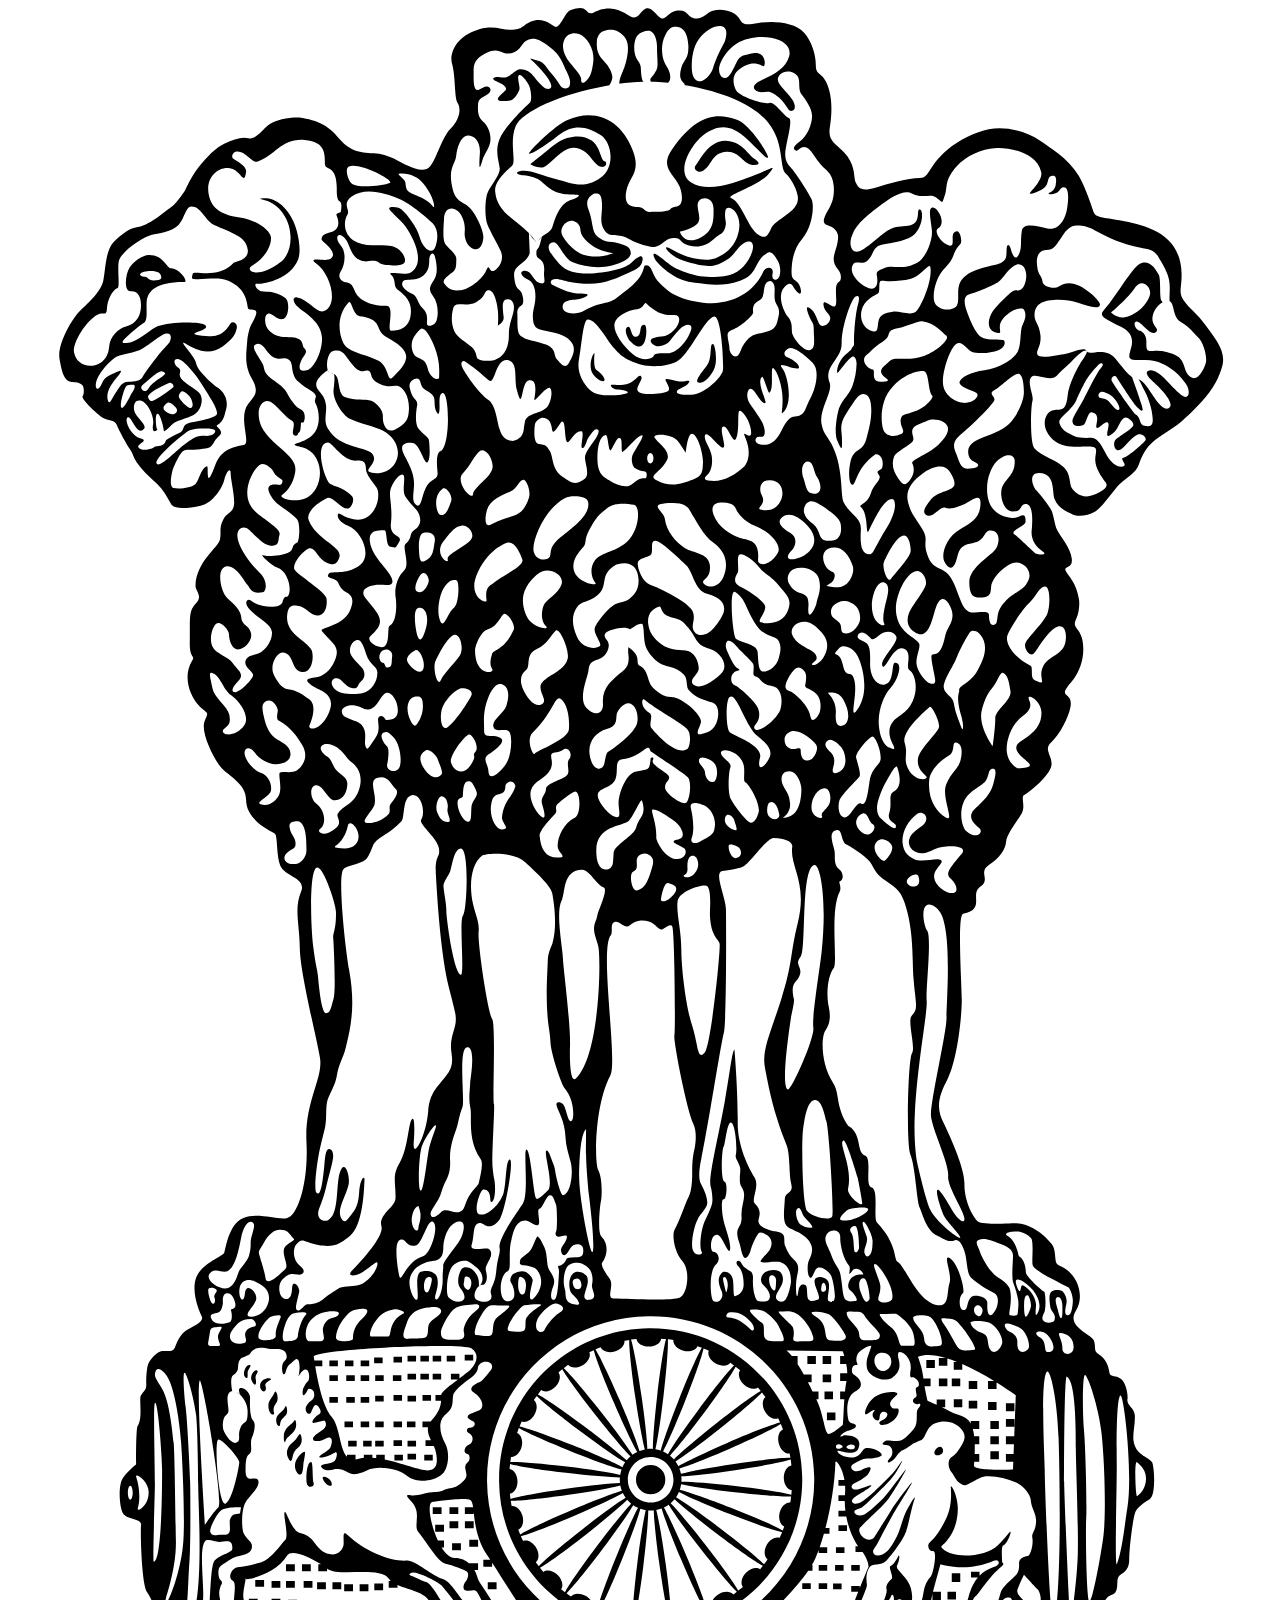
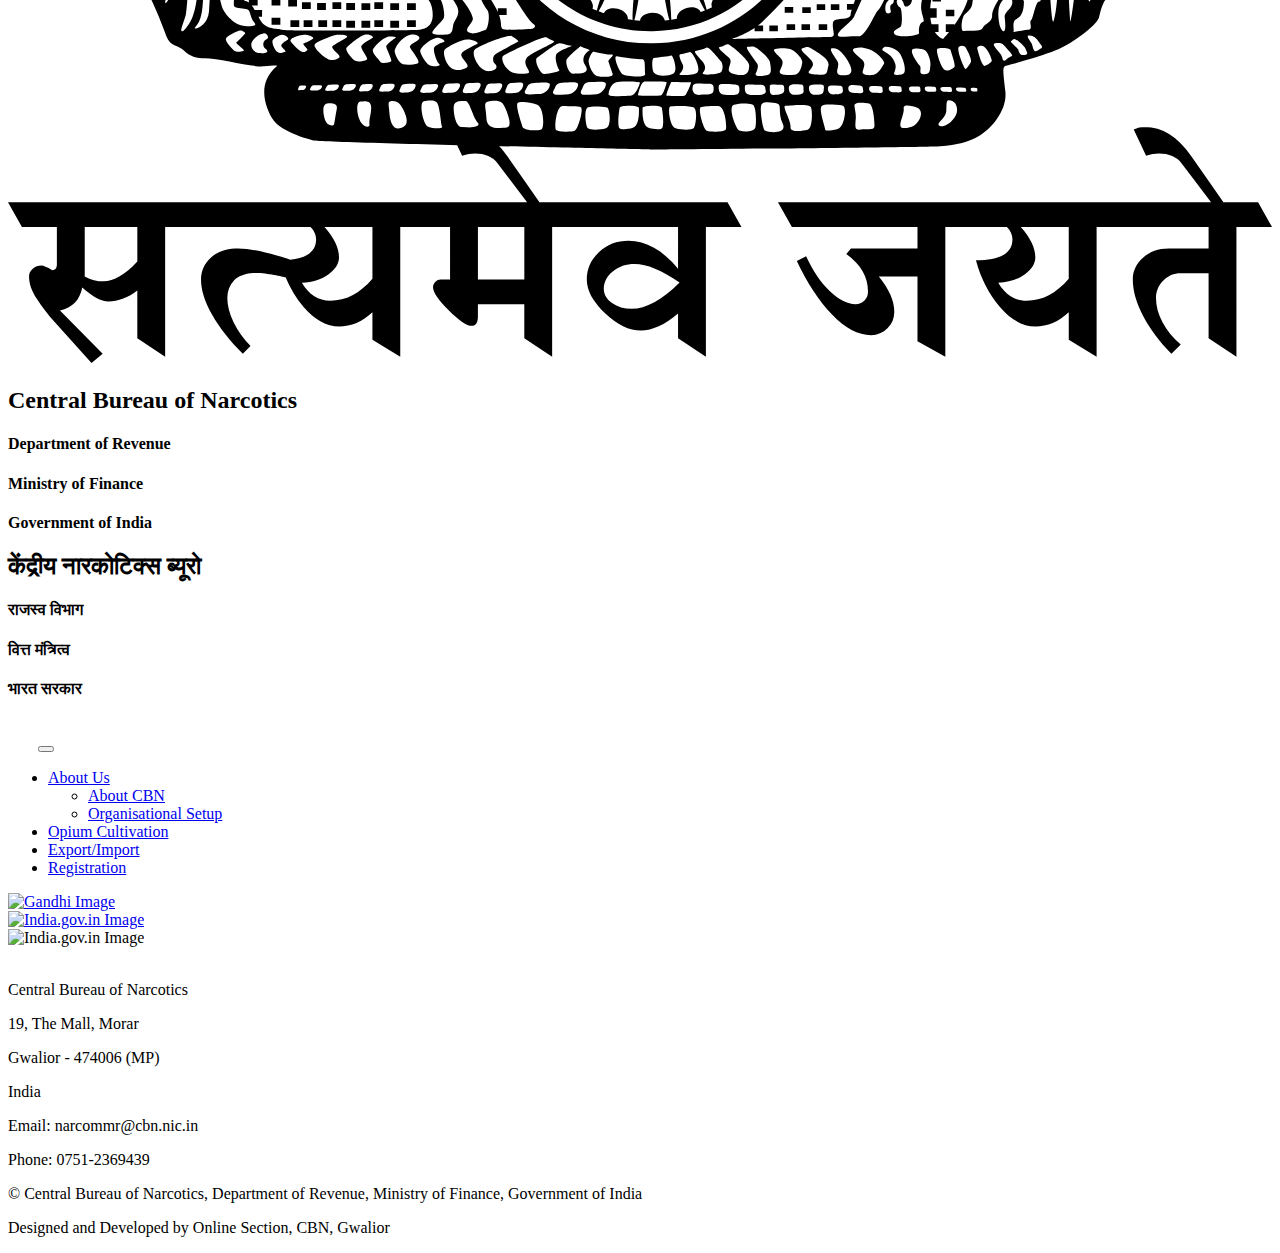
==== index.html @ 99068229 "Add files via upload" ====
<!DOCTYPE html><html><head><meta charSet="utf-8"/><meta name="viewport" content="viewport-fit=cover"/><meta name="description" content="Narcotics Commissioner of India"/><meta name="keywords" content="CBN, NC, Narcotics, Opium"/><meta name="author" content="CBN"/><link rel="icon" href="/emblem.ico"/><title>Central Bureau of Narcotics</title><meta name="next-head-count" content="7"/><link rel="preload" href="/_next/static/css/39bae133dd425f00.css" as="style"/><link rel="stylesheet" href="/_next/static/css/39bae133dd425f00.css" data-n-g=""/><link rel="preload" href="/_next/static/css/149b18973e5508c7.css" as="style"/><link rel="stylesheet" href="/_next/static/css/149b18973e5508c7.css" data-n-p=""/><noscript data-n-css=""></noscript><script defer="" nomodule="" src="/_next/static/chunks/polyfills-5cd94c89d3acac5f.js"></script><script src="https://cdn.jsdelivr.net/npm/bootstrap@5.1.3/dist/js/bootstrap.bundle.min.js" integrity="sha384-ka7Sk0Gln4gmtz2MlQnikT1wXgYsOg+OMhuP+IlRH9sENBO0LRn5q+8nbTov4+1p" crossorigin="anonymous" defer="" data-nscript="beforeInteractive"></script><script src="/_next/static/chunks/webpack-69bfa6990bb9e155.js" defer=""></script><script src="/_next/static/chunks/framework-fc97f3f1282ce3ed.js" defer=""></script><script src="/_next/static/chunks/main-fd151b022b8415b7.js" defer=""></script><script src="/_next/static/chunks/pages/_app-5874d95cec92a15e.js" defer=""></script><script src="/_next/static/chunks/pages/index-d3e1ac00cc3863a3.js" defer=""></script><script src="/_next/static/WRbuF3AQy6jpr42Pm01Zk/_buildManifest.js" defer=""></script><script src="/_next/static/WRbuF3AQy6jpr42Pm01Zk/_ssgManifest.js" defer=""></script><script src="/_next/static/WRbuF3AQy6jpr42Pm01Zk/_middlewareManifest.js" defer=""></script></head><body><div id="__next"><div><main class="container"><div class="row justify-content-center"><div class="col-1 align-self-center padding-2 text-center"><img src="/Emblem_of_India.svg" alt="Emblem of India" class=""/></div><div class="col-sm-7 align-self-center"><h2>Central Bureau of Narcotics</h2><h4>Department of Revenue</h4><h4>Ministry of Finance</h4><h4>Government of India</h4></div><div class="col-sm-4 align-self-center"><h2 class="text-end">केंद्रीय नारकोटिक्स ब्यूरो</h2><h4 class="text-end">राजस्व विभाग</h4><h4 class="text-end">वित्त मंत्रित्व</h4><h4 class="text-end">भारत सरकार</h4></div></div><div id="navigation_bar" class="row"><nav class=" navbar navbar-expand-lg navbar-dark bg-dark"><div class="container-fluid"><a class="navbar-brand" href="index.html"><img src="/home-solid-light.svg" alt="Home Logo"/></a><button class="navbar-toggler" type="button" data-bs-toggle="collapse" data-bs-target="#navbarSupportedContent" aria-controls="navbarSupportedContent" aria-expanded="false" aria-label="Toggle navigation"><span class="navbar-toggler-icon"></span></button><div class="collapse navbar-collapse" id="navbarSupportedContent"><ul class="navbar-nav me-auto mb-2 mb-lg-0"><li class="nav-item dropdown"><a class="nav-link dropdown-toggle" href="#" id="navbarDropdown" role="button" data-bs-toggle="dropdown" aria-expanded="false">About Us</a><ul class="dropdown-menu" aria-labelledby="navbarDropdown"><li><a id="about_cbn_link" class="dropdown-item" href="#">About CBN</a></li><li><a class="dropdown-item" href="#">Organisational Setup</a></li></ul></li><li class="nav-item"><a class="nav-link" href="#">Opium Cultivation</a></li><li class="nav-item"><a class="nav-link" href="#">Export/Import</a></li><li class="nav-item"><a class="nav-link" href="#">Registration</a></li></ul></div></div></nav></div></main><footer class="Home_footer____T7K"><div class="container"><div class="row"><div class="col-sm-4 d-flex align-items-center "><a href="#"><img src="/Footer/gandhi.png" alt="Gandhi Image" class="img-fluid"/></a></div><div class="col-sm-4 d-flex align-items-center "><a href="#"><img src="/Footer/indiagov.jpg" alt="India.gov.in Image" class="img-fluid "/></a></div><div class="col-sm-4 d-flex align-items-center "><img src="/Footer/icegate.png" alt="India.gov.in Image" class="img-fluid"/></div></div><div class="row"><br/></div><div class="footer"><div class="container bg-dark padding-2"><div class="row"><div class="col-sm-6"><p>Central Bureau of Narcotics</p><p>19, The Mall, Morar</p><p>Gwalior - 474006 (MP)</p><p>India</p></div><div class="col-sm-6"><p class="text-end">Email: narcommr@cbn.nic.in</p><p class="text-end">Phone: 0751-2369439</p></div></div><div class="row"><p class="text-center text">© Central Bureau of Narcotics, Department of Revenue, Ministry of Finance, Government of India</p><p class="text-center text">Designed and Developed by Online Section, CBN, Gwalior</p></div></div></div></div></footer></div></div><script id="__NEXT_DATA__" type="application/json">{"props":{"pageProps":{}},"page":"/","query":{},"buildId":"WRbuF3AQy6jpr42Pm01Zk","nextExport":true,"autoExport":true,"isFallback":false,"scriptLoader":[]}</script></body></html>
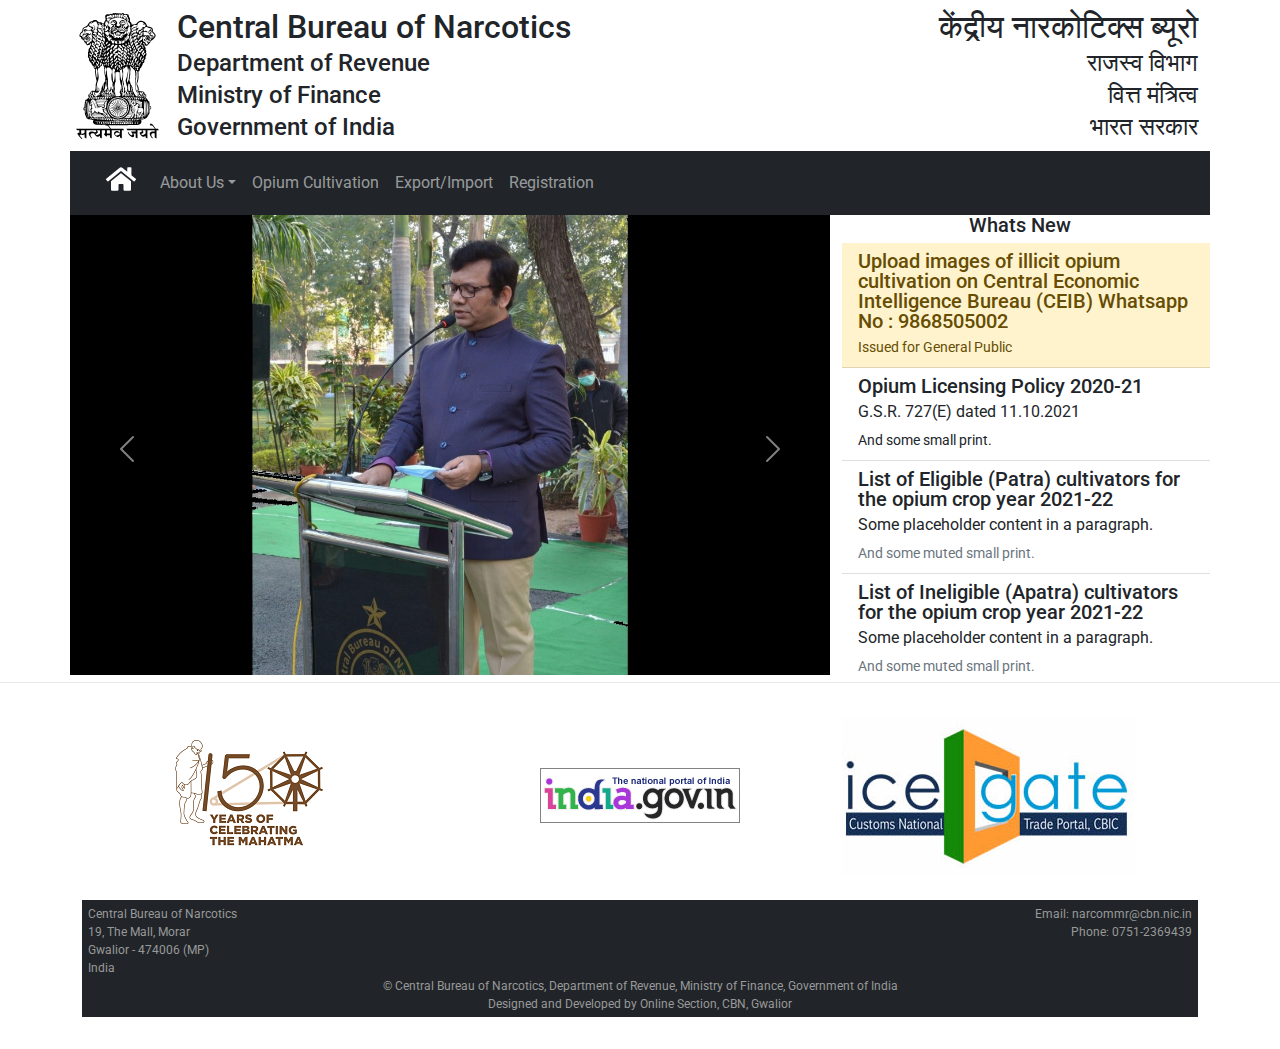
==== commit c558a590: "April 4" ====
--- a/index.html
+++ b/index.html
@@ -1 +1 @@
-<!DOCTYPE html><html><head><meta charSet="utf-8"/><meta name="viewport" content="viewport-fit=cover"/><meta name="description" content="Narcotics Commissioner of India"/><meta name="keywords" content="CBN, NC, Narcotics, Opium"/><meta name="author" content="CBN"/><link rel="icon" href="/emblem.ico"/><title>Central Bureau of Narcotics</title><meta name="next-head-count" content="7"/><link rel="preload" href="/_next/static/css/39bae133dd425f00.css" as="style"/><link rel="stylesheet" href="/_next/static/css/39bae133dd425f00.css" data-n-g=""/><link rel="preload" href="/_next/static/css/149b18973e5508c7.css" as="style"/><link rel="stylesheet" href="/_next/static/css/149b18973e5508c7.css" data-n-p=""/><noscript data-n-css=""></noscript><script defer="" nomodule="" src="/_next/static/chunks/polyfills-5cd94c89d3acac5f.js"></script><script src="https://cdn.jsdelivr.net/npm/bootstrap@5.1.3/dist/js/bootstrap.bundle.min.js" integrity="sha384-ka7Sk0Gln4gmtz2MlQnikT1wXgYsOg+OMhuP+IlRH9sENBO0LRn5q+8nbTov4+1p" crossorigin="anonymous" defer="" data-nscript="beforeInteractive"></script><script src="/_next/static/chunks/webpack-69bfa6990bb9e155.js" defer=""></script><script src="/_next/static/chunks/framework-fc97f3f1282ce3ed.js" defer=""></script><script src="/_next/static/chunks/main-fd151b022b8415b7.js" defer=""></script><script src="/_next/static/chunks/pages/_app-5874d95cec92a15e.js" defer=""></script><script src="/_next/static/chunks/pages/index-d3e1ac00cc3863a3.js" defer=""></script><script src="/_next/static/WRbuF3AQy6jpr42Pm01Zk/_buildManifest.js" defer=""></script><script src="/_next/static/WRbuF3AQy6jpr42Pm01Zk/_ssgManifest.js" defer=""></script><script src="/_next/static/WRbuF3AQy6jpr42Pm01Zk/_middlewareManifest.js" defer=""></script></head><body><div id="__next"><div><main class="container"><div class="row justify-content-center"><div class="col-1 align-self-center padding-2 text-center"><img src="/Emblem_of_India.svg" alt="Emblem of India" class=""/></div><div class="col-sm-7 align-self-center"><h2>Central Bureau of Narcotics</h2><h4>Department of Revenue</h4><h4>Ministry of Finance</h4><h4>Government of India</h4></div><div class="col-sm-4 align-self-center"><h2 class="text-end">केंद्रीय नारकोटिक्स ब्यूरो</h2><h4 class="text-end">राजस्व विभाग</h4><h4 class="text-end">वित्त मंत्रित्व</h4><h4 class="text-end">भारत सरकार</h4></div></div><div id="navigation_bar" class="row"><nav class=" navbar navbar-expand-lg navbar-dark bg-dark"><div class="container-fluid"><a class="navbar-brand" href="index.html"><img src="/home-solid-light.svg" alt="Home Logo"/></a><button class="navbar-toggler" type="button" data-bs-toggle="collapse" data-bs-target="#navbarSupportedContent" aria-controls="navbarSupportedContent" aria-expanded="false" aria-label="Toggle navigation"><span class="navbar-toggler-icon"></span></button><div class="collapse navbar-collapse" id="navbarSupportedContent"><ul class="navbar-nav me-auto mb-2 mb-lg-0"><li class="nav-item dropdown"><a class="nav-link dropdown-toggle" href="#" id="navbarDropdown" role="button" data-bs-toggle="dropdown" aria-expanded="false">About Us</a><ul class="dropdown-menu" aria-labelledby="navbarDropdown"><li><a id="about_cbn_link" class="dropdown-item" href="#">About CBN</a></li><li><a class="dropdown-item" href="#">Organisational Setup</a></li></ul></li><li class="nav-item"><a class="nav-link" href="#">Opium Cultivation</a></li><li class="nav-item"><a class="nav-link" href="#">Export/Import</a></li><li class="nav-item"><a class="nav-link" href="#">Registration</a></li></ul></div></div></nav></div></main><footer class="Home_footer____T7K"><div class="container"><div class="row"><div class="col-sm-4 d-flex align-items-center "><a href="#"><img src="/Footer/gandhi.png" alt="Gandhi Image" class="img-fluid"/></a></div><div class="col-sm-4 d-flex align-items-center "><a href="#"><img src="/Footer/indiagov.jpg" alt="India.gov.in Image" class="img-fluid "/></a></div><div class="col-sm-4 d-flex align-items-center "><img src="/Footer/icegate.png" alt="India.gov.in Image" class="img-fluid"/></div></div><div class="row"><br/></div><div class="footer"><div class="container bg-dark padding-2"><div class="row"><div class="col-sm-6"><p>Central Bureau of Narcotics</p><p>19, The Mall, Morar</p><p>Gwalior - 474006 (MP)</p><p>India</p></div><div class="col-sm-6"><p class="text-end">Email: narcommr@cbn.nic.in</p><p class="text-end">Phone: 0751-2369439</p></div></div><div class="row"><p class="text-center text">© Central Bureau of Narcotics, Department of Revenue, Ministry of Finance, Government of India</p><p class="text-center text">Designed and Developed by Online Section, CBN, Gwalior</p></div></div></div></div></footer></div></div><script id="__NEXT_DATA__" type="application/json">{"props":{"pageProps":{}},"page":"/","query":{},"buildId":"WRbuF3AQy6jpr42Pm01Zk","nextExport":true,"autoExport":true,"isFallback":false,"scriptLoader":[]}</script></body></html>+<!DOCTYPE html><html><head><meta charSet="utf-8"/><meta name="viewport" content="viewport-fit=cover"/><meta name="description" content="Narcotics Commissioner of India"/><meta name="keywords" content="CBN, NC, Narcotics, Opium"/><meta name="author" content="CBN"/><link rel="icon" href="/emblem.ico"/><title>Central Bureau of Narcotics</title><meta name="next-head-count" content="7"/><link rel="preload" href="/_next/static/css/e90b7de4cd53341c.css" as="style"/><link rel="stylesheet" href="/_next/static/css/e90b7de4cd53341c.css" data-n-g=""/><link rel="preload" href="/_next/static/css/149b18973e5508c7.css" as="style"/><link rel="stylesheet" href="/_next/static/css/149b18973e5508c7.css" data-n-p=""/><noscript data-n-css=""></noscript><script defer="" nomodule="" src="/_next/static/chunks/polyfills-5cd94c89d3acac5f.js"></script><script src="/js/jquery.js" id="jquery" defer="" data-nscript="beforeInteractive"></script><script src="/_next/static/chunks/webpack-a4db338e898ec81b.js" defer=""></script><script src="/_next/static/chunks/framework-fc97f3f1282ce3ed.js" defer=""></script><script src="/_next/static/chunks/main-106e473e90ec10e7.js" defer=""></script><script src="/_next/static/chunks/pages/_app-2fe434a04c2a9804.js" defer=""></script><script src="/_next/static/chunks/pages/index-63d28749784ea25f.js" defer=""></script><script src="/_next/static/3ChdLsO23EN9nb6SR762_/_buildManifest.js" defer=""></script><script src="/_next/static/3ChdLsO23EN9nb6SR762_/_ssgManifest.js" defer=""></script><script src="/_next/static/3ChdLsO23EN9nb6SR762_/_middlewareManifest.js" defer=""></script></head><body><div id="__next"><div><main class="container"><div class="row justify-content-center"><div class="col-1 align-self-center padding-2 text-center"><span style="box-sizing:border-box;display:inline-block;overflow:hidden;width:initial;height:initial;background:none;opacity:1;border:0;margin:0;padding:0;position:relative;max-width:100%"><span style="box-sizing:border-box;display:block;width:initial;height:initial;background:none;opacity:1;border:0;margin:0;padding:0;max-width:100%"><img style="display:block;max-width:100%;width:initial;height:initial;background:none;opacity:1;border:0;margin:0;padding:0" alt="" aria-hidden="true" src="data:image/svg+xml,%3csvg%20xmlns=%27http://www.w3.org/2000/svg%27%20version=%271.1%27%20width=%2783%27%20height=%27128%27/%3e"/></span><img alt="Emblem of India" src="[data-uri]" decoding="async" data-nimg="intrinsic" class="" style="position:absolute;top:0;left:0;bottom:0;right:0;box-sizing:border-box;padding:0;border:none;margin:auto;display:block;width:0;height:0;min-width:100%;max-width:100%;min-height:100%;max-height:100%"/><noscript><img alt="Emblem of India" srcSet="/_next/static/media/Emblem_of_India.811e51c9.svg?imwidth=96 1x, /_next/static/media/Emblem_of_India.811e51c9.svg?imwidth=256 2x" src="/_next/static/media/Emblem_of_India.811e51c9.svg?imwidth=256" decoding="async" data-nimg="intrinsic" style="position:absolute;top:0;left:0;bottom:0;right:0;box-sizing:border-box;padding:0;border:none;margin:auto;display:block;width:0;height:0;min-width:100%;max-width:100%;min-height:100%;max-height:100%" class="" loading="lazy"/></noscript></span></div><div class="col-sm-7 align-self-center"><h2>Central Bureau of Narcotics</h2><h4>Department of Revenue</h4><h4>Ministry of Finance</h4><h4>Government of India</h4></div><div class="col-sm-4 align-self-center"><h2 class="text-end">केंद्रीय नारकोटिक्स ब्यूरो</h2><h4 class="text-end">राजस्व विभाग</h4><h4 class="text-end">वित्त मंत्रित्व</h4><h4 class="text-end">भारत सरकार</h4></div></div><div id="navigation_bar" class="row"><nav class=" navbar navbar-expand-lg navbar-dark bg-dark"><div class="container-fluid"><a class="navbar-brand" href="index.html"><span style="box-sizing:border-box;display:inline-block;overflow:hidden;width:initial;height:initial;background:none;opacity:1;border:0;margin:0;padding:0;position:relative;max-width:100%"><span style="box-sizing:border-box;display:block;width:initial;height:initial;background:none;opacity:1;border:0;margin:0;padding:0;max-width:100%"><img style="display:block;max-width:100%;width:initial;height:initial;background:none;opacity:1;border:0;margin:0;padding:0" alt="" aria-hidden="true" src="data:image/svg+xml,%3csvg%20xmlns=%27http://www.w3.org/2000/svg%27%20version=%271.1%27%20width=%2730%27%20height=%2730%27/%3e"/></span><img alt="Home Logo" src="[data-uri]" decoding="async" data-nimg="intrinsic" style="position:absolute;top:0;left:0;bottom:0;right:0;box-sizing:border-box;padding:0;border:none;margin:auto;display:block;width:0;height:0;min-width:100%;max-width:100%;min-height:100%;max-height:100%"/><noscript><img alt="Home Logo" srcSet="/_next/static/media/home-solid-light.693046c2.svg?imwidth=32 1x, /_next/static/media/home-solid-light.693046c2.svg?imwidth=64 2x" src="/_next/static/media/home-solid-light.693046c2.svg?imwidth=64" decoding="async" data-nimg="intrinsic" style="position:absolute;top:0;left:0;bottom:0;right:0;box-sizing:border-box;padding:0;border:none;margin:auto;display:block;width:0;height:0;min-width:100%;max-width:100%;min-height:100%;max-height:100%" loading="lazy"/></noscript></span></a><button class="navbar-toggler" type="button" data-bs-toggle="collapse" data-bs-target="#navbarSupportedContent" aria-controls="navbarSupportedContent" aria-expanded="false" aria-label="Toggle navigation"><span class="navbar-toggler-icon"></span></button><div class="collapse navbar-collapse" id="navbarSupportedContent"><ul class="navbar-nav me-auto mb-2 mb-lg-0"><li class="nav-item dropdown"><a class="nav-link dropdown-toggle" href="#" id="navbarDropdown" role="button" data-bs-toggle="dropdown" aria-expanded="false">About Us</a><ul class="dropdown-menu" aria-labelledby="navbarDropdown"><li><a id="about_cbn_link" class="dropdown-item" href="#">About CBN</a></li><li><a class="dropdown-item" href="#">Organisational Setup</a></li></ul></li><li class="nav-item"><a class="nav-link" href="#">Opium Cultivation</a></li><li class="nav-item"><a class="nav-link" href="#">Export/Import</a></li><li class="nav-item"><a class="nav-link" href="#">Registration</a></li></ul></div></div></nav></div><div id="image_carousel_and_news" class="row"><div class="col-lg-8 no-padding"><div id="carouselExampleControls" class="carousel slide" data-bs-ride="carousel"><div class="carousel-inner"><div class="carousel-item active"><span style="box-sizing:border-box;display:inline-block;overflow:hidden;width:initial;height:initial;background:none;opacity:1;border:0;margin:0;padding:0;position:relative;max-width:100%"><span style="box-sizing:border-box;display:block;width:initial;height:initial;background:none;opacity:1;border:0;margin:0;padding:0;max-width:100%"><img style="display:block;max-width:100%;width:initial;height:initial;background:none;opacity:1;border:0;margin:0;padding:0" alt="" aria-hidden="true" src="data:image/svg+xml,%3csvg%20xmlns=%27http://www.w3.org/2000/svg%27%20version=%271.1%27%20width=%271320%27%20height=%27800%27/%3e"/></span><img alt="Narcotics Commissioner Speech Picture" src="[data-uri]" decoding="async" data-nimg="intrinsic" class="d-block w-100 img-fluid" style="position:absolute;top:0;left:0;bottom:0;right:0;box-sizing:border-box;padding:0;border:none;margin:auto;display:block;width:0;height:0;min-width:100%;max-width:100%;min-height:100%;max-height:100%"/><noscript><img alt="Narcotics Commissioner Speech Picture" srcSet="/_next/static/media/nc-speech-1.7076aa86.jpeg?imwidth=1920 1x, /_next/static/media/nc-speech-1.7076aa86.jpeg?imwidth=3840 2x" src="/_next/static/media/nc-speech-1.7076aa86.jpeg?imwidth=3840" decoding="async" data-nimg="intrinsic" style="position:absolute;top:0;left:0;bottom:0;right:0;box-sizing:border-box;padding:0;border:none;margin:auto;display:block;width:0;height:0;min-width:100%;max-width:100%;min-height:100%;max-height:100%" class="d-block w-100 img-fluid" loading="lazy"/></noscript></span></div><div class="carousel-item"><span style="box-sizing:border-box;display:inline-block;overflow:hidden;width:initial;height:initial;background:none;opacity:1;border:0;margin:0;padding:0;position:relative;max-width:100%"><span style="box-sizing:border-box;display:block;width:initial;height:initial;background:none;opacity:1;border:0;margin:0;padding:0;max-width:100%"><img style="display:block;max-width:100%;width:initial;height:initial;background:none;opacity:1;border:0;margin:0;padding:0" alt="" aria-hidden="true" src="data:image/svg+xml,%3csvg%20xmlns=%27http://www.w3.org/2000/svg%27%20version=%271.1%27%20width=%271575%27%20height=%27886%27/%3e"/></span><img alt="..." src="[data-uri]" decoding="async" data-nimg="intrinsic" class="d-block w-100 img-fluid" style="position:absolute;top:0;left:0;bottom:0;right:0;box-sizing:border-box;padding:0;border:none;margin:auto;display:block;width:0;height:0;min-width:100%;max-width:100%;min-height:100%;max-height:100%"/><noscript><img alt="..." srcSet="/_next/static/media/parade.a2e515b6.jpeg?imwidth=1920 1x, /_next/static/media/parade.a2e515b6.jpeg?imwidth=3840 2x" src="/_next/static/media/parade.a2e515b6.jpeg?imwidth=3840" decoding="async" data-nimg="intrinsic" style="position:absolute;top:0;left:0;bottom:0;right:0;box-sizing:border-box;padding:0;border:none;margin:auto;display:block;width:0;height:0;min-width:100%;max-width:100%;min-height:100%;max-height:100%" class="d-block w-100 img-fluid" loading="lazy"/></noscript></span></div><div class="carousel-item"><span style="box-sizing:border-box;display:inline-block;overflow:hidden;width:initial;height:initial;background:none;opacity:1;border:0;margin:0;padding:0;position:relative;max-width:100%"><span style="box-sizing:border-box;display:block;width:initial;height:initial;background:none;opacity:1;border:0;margin:0;padding:0;max-width:100%"><img style="display:block;max-width:100%;width:initial;height:initial;background:none;opacity:1;border:0;margin:0;padding:0" alt="" aria-hidden="true" src="data:image/svg+xml,%3csvg%20xmlns=%27http://www.w3.org/2000/svg%27%20version=%271.1%27%20width=%271320%27%20height=%27800%27/%3e"/></span><img alt="..." src="[data-uri]" decoding="async" data-nimg="intrinsic" class="d-block w-100 img-fluid" style="position:absolute;top:0;left:0;bottom:0;right:0;box-sizing:border-box;padding:0;border:none;margin:auto;display:block;width:0;height:0;min-width:100%;max-width:100%;min-height:100%;max-height:100%"/><noscript><img alt="..." srcSet="/_next/static/media/image2.342fb60b.jpeg?imwidth=1920 1x, /_next/static/media/image2.342fb60b.jpeg?imwidth=3840 2x" src="/_next/static/media/image2.342fb60b.jpeg?imwidth=3840" decoding="async" data-nimg="intrinsic" style="position:absolute;top:0;left:0;bottom:0;right:0;box-sizing:border-box;padding:0;border:none;margin:auto;display:block;width:0;height:0;min-width:100%;max-width:100%;min-height:100%;max-height:100%" class="d-block w-100 img-fluid" loading="lazy"/></noscript></span></div></div><button class="carousel-control-prev" type="button" data-bs-target="#carouselExampleControls" data-bs-slide="prev"><span class="carousel-control-prev-icon" aria-hidden="true"></span><span class="visually-hidden">Previous</span></button><button class="carousel-control-next" type="button" data-bs-target="#carouselExampleControls" data-bs-slide="next"><span class="carousel-control-next-icon" aria-hidden="true"></span><span class="visually-hidden">Next</span></button></div></div><div class="col-lg-4" id="whatsnew"><div class="row"><h5 class="text-center">Whats New</h5></div><div class="row"><div class="outer-wrap" id="outer-wrap"><div class="inner-wrap" id="inner-wrap"><div class="list-group list-group-flush"><a href="#" class="list-group-item list-group-item-action list-group-item-warning" aria-current="true"><div class="d-flex w-100 justify-content-between"><h5 class="mb-1">Upload images of illicit opium cultivation on Central Economic Intelligence Bureau (CEIB) Whatsapp No : 9868505002</h5></div><small>Issued for General Public</small></a><a href="#" class="list-group-item list-group-item-action" aria-current="true"><div class="d-flex w-100 justify-content-between"><h5 class="mb-1">Opium Licensing Policy 2020-21</h5></div><p class="mb-1">G.S.R. 727(E) dated 11.10.2021</p><small>And some small print.</small></a><a href="#" class="list-group-item list-group-item-action"><div class="d-flex w-100 justify-content-between"><h5 class="mb-1">List of Eligible (Patra) cultivators for the opium crop year 2021-22</h5></div><p class="mb-1">Some placeholder content in a paragraph.</p><small class="text-muted">And some muted small print.</small></a><a href="#" class="list-group-item list-group-item-action"><div class="d-flex w-100 justify-content-between"><h5 class="mb-1">List of Ineligible (Apatra) cultivators for the opium crop year 2021-22</h5></div><p class="mb-1">Some placeholder content in a paragraph.</p><small class="text-muted">And some muted small print.</small></a><a href="#" class="list-group-item list-group-item-action"><div class="d-flex w-100 justify-content-between"><h5 class="mb-1">PUBLIC NOTICE - PROVISION FOR ISSUANCE OF PROVISIONAL CBN REGISTRATION AND SUBMISSION OF QUARTERLY RETURNS</h5></div><p class="mb-1">Some placeholder content in a paragraph.</p><small class="text-muted">And some muted small print.</small></a></div></div></div></div></div></div></main><footer class="Home_footer____T7K"><div class="container"><div class="row"><div class="col-sm-4 d-flex align-items-center "><a href="#"><span style="box-sizing:border-box;display:inline-block;overflow:hidden;width:initial;height:initial;background:none;opacity:1;border:0;margin:0;padding:0;position:relative;max-width:100%"><span style="box-sizing:border-box;display:block;width:initial;height:initial;background:none;opacity:1;border:0;margin:0;padding:0;max-width:100%"><img style="display:block;max-width:100%;width:initial;height:initial;background:none;opacity:1;border:0;margin:0;padding:0" alt="" aria-hidden="true" src="data:image/svg+xml,%3csvg%20xmlns=%27http://www.w3.org/2000/svg%27%20version=%271.1%27%20width=%27200%27%20height=%27125%27/%3e"/></span><img alt="Gandhi Image" src="[data-uri]" decoding="async" data-nimg="intrinsic" class="img-fluid" style="position:absolute;top:0;left:0;bottom:0;right:0;box-sizing:border-box;padding:0;border:none;margin:auto;display:block;width:0;height:0;min-width:100%;max-width:100%;min-height:100%;max-height:100%"/><noscript><img alt="Gandhi Image" srcSet="/_next/static/media/gandhi.23a5b814.png?imwidth=256 1x, /_next/static/media/gandhi.23a5b814.png?imwidth=640 2x" src="/_next/static/media/gandhi.23a5b814.png?imwidth=640" decoding="async" data-nimg="intrinsic" style="position:absolute;top:0;left:0;bottom:0;right:0;box-sizing:border-box;padding:0;border:none;margin:auto;display:block;width:0;height:0;min-width:100%;max-width:100%;min-height:100%;max-height:100%" class="img-fluid" loading="lazy"/></noscript></span></a></div><div class="col-sm-4 d-flex align-items-center "><a href="#"><span style="box-sizing:border-box;display:inline-block;overflow:hidden;width:initial;height:initial;background:none;opacity:1;border:0;margin:0;padding:0;position:relative;max-width:100%"><span style="box-sizing:border-box;display:block;width:initial;height:initial;background:none;opacity:1;border:0;margin:0;padding:0;max-width:100%"><img style="display:block;max-width:100%;width:initial;height:initial;background:none;opacity:1;border:0;margin:0;padding:0" alt="" aria-hidden="true" src="data:image/svg+xml,%3csvg%20xmlns=%27http://www.w3.org/2000/svg%27%20version=%271.1%27%20width=%27200%27%20height=%2755%27/%3e"/></span><img alt="India.gov.in Image" src="[data-uri]" decoding="async" data-nimg="intrinsic" class="img-fluid " style="position:absolute;top:0;left:0;bottom:0;right:0;box-sizing:border-box;padding:0;border:none;margin:auto;display:block;width:0;height:0;min-width:100%;max-width:100%;min-height:100%;max-height:100%"/><noscript><img alt="India.gov.in Image" srcSet="/_next/static/media/indiagov.a1649136.jpeg?imwidth=256 1x, /_next/static/media/indiagov.a1649136.jpeg?imwidth=640 2x" src="/_next/static/media/indiagov.a1649136.jpeg?imwidth=640" decoding="async" data-nimg="intrinsic" style="position:absolute;top:0;left:0;bottom:0;right:0;box-sizing:border-box;padding:0;border:none;margin:auto;display:block;width:0;height:0;min-width:100%;max-width:100%;min-height:100%;max-height:100%" class="img-fluid " loading="lazy"/></noscript></span></a></div><div class="col-sm-4 d-flex align-items-center "><span style="box-sizing:border-box;display:inline-block;overflow:hidden;width:initial;height:initial;background:none;opacity:1;border:0;margin:0;padding:0;position:relative;max-width:100%"><span style="box-sizing:border-box;display:block;width:initial;height:initial;background:none;opacity:1;border:0;margin:0;padding:0;max-width:100%"><img style="display:block;max-width:100%;width:initial;height:initial;background:none;opacity:1;border:0;margin:0;padding:0" alt="" aria-hidden="true" src="data:image/svg+xml,%3csvg%20xmlns=%27http://www.w3.org/2000/svg%27%20version=%271.1%27%20width=%27293%27%20height=%27161%27/%3e"/></span><img alt="India.gov.in Image" src="[data-uri]" decoding="async" data-nimg="intrinsic" class="img-fluid" style="position:absolute;top:0;left:0;bottom:0;right:0;box-sizing:border-box;padding:0;border:none;margin:auto;display:block;width:0;height:0;min-width:100%;max-width:100%;min-height:100%;max-height:100%"/><noscript><img alt="India.gov.in Image" srcSet="/_next/static/media/icegate.84b91c38.png?imwidth=384 1x, /_next/static/media/icegate.84b91c38.png?imwidth=640 2x" src="/_next/static/media/icegate.84b91c38.png?imwidth=640" decoding="async" data-nimg="intrinsic" style="position:absolute;top:0;left:0;bottom:0;right:0;box-sizing:border-box;padding:0;border:none;margin:auto;display:block;width:0;height:0;min-width:100%;max-width:100%;min-height:100%;max-height:100%" class="img-fluid" loading="lazy"/></noscript></span></div></div><div class="row"><br/></div><div class="footer"><div class="container bg-dark padding-2"><div class="row"><div class="col-sm-6"><p>Central Bureau of Narcotics</p><p>19, The Mall, Morar</p><p>Gwalior - 474006 (MP)</p><p>India</p></div><div class="col-sm-6"><p class="text-end">Email: narcommr@cbn.nic.in</p><p class="text-end">Phone: 0751-2369439</p></div></div><div class="row"><p class="text-center text">© Central Bureau of Narcotics, Department of Revenue, Ministry of Finance, Government of India</p><p class="text-center text">Designed and Developed by Online Section, CBN, Gwalior</p></div></div></div></div></footer></div></div><script id="__NEXT_DATA__" type="application/json">{"props":{"pageProps":{},"__N_SSG":true},"page":"/","query":{},"buildId":"3ChdLsO23EN9nb6SR762_","isFallback":false,"gsp":true,"scriptLoader":[]}</script></body></html>--- a/_next/static/css/e90b7de4cd53341c.css
+++ b/_next/static/css/e90b7de4cd53341c.css
@@ -0,0 +1,6 @@
+@import"https://fonts.googleapis.com/css2?family=Eczar&display=swap";@import"https://fonts.googleapis.com/css2?family=Roboto&display=swap";/*!
+ * Bootstrap v5.1.3 (https://getbootstrap.com/)
+ * Copyright 2011-2021 The Bootstrap Authors
+ * Copyright 2011-2021 Twitter, Inc.
+ * Licensed under MIT (https://github.com/twbs/bootstrap/blob/main/LICENSE)
+ */:root{--bs-blue:#0d6efd;--bs-indigo:#6610f2;--bs-purple:#6f42c1;--bs-pink:#d63384;--bs-red:#dc3545;--bs-orange:#fd7e14;--bs-yellow:#ffc107;--bs-green:#198754;--bs-teal:#20c997;--bs-cyan:#0dcaf0;--bs-white:#fff;--bs-gray:#6c757d;--bs-gray-dark:#343a40;--bs-gray-100:#f8f9fa;--bs-gray-200:#e9ecef;--bs-gray-300:#dee2e6;--bs-gray-400:#ced4da;--bs-gray-500:#adb5bd;--bs-gray-600:#6c757d;--bs-gray-700:#495057;--bs-gray-800:#343a40;--bs-gray-900:#212529;--bs-primary:#0d6efd;--bs-secondary:#6c757d;--bs-success:#198754;--bs-info:#0dcaf0;--bs-warning:#ffc107;--bs-danger:#dc3545;--bs-light:#f8f9fa;--bs-dark:#212529;--bs-primary-rgb:13,110,253;--bs-secondary-rgb:108,117,125;--bs-success-rgb:25,135,84;--bs-info-rgb:13,202,240;--bs-warning-rgb:255,193,7;--bs-danger-rgb:220,53,69;--bs-light-rgb:248,249,250;--bs-dark-rgb:33,37,41;--bs-white-rgb:255,255,255;--bs-black-rgb:0,0,0;--bs-body-color-rgb:33,37,41;--bs-body-bg-rgb:255,255,255;--bs-font-sans-serif:system-ui,-apple-system,"Segoe UI",Roboto,"Helvetica Neue",Arial,"Noto Sans","Liberation Sans",sans-serif,"Apple Color Emoji","Segoe UI Emoji","Segoe UI Symbol","Noto Color Emoji";--bs-font-monospace:SFMono-Regular,Menlo,Monaco,Consolas,"Liberation Mono","Courier New",monospace;--bs-gradient:linear-gradient(180deg,hsla(0,0%,100%,.15),hsla(0,0%,100%,0));--bs-body-font-family:Roboto,sans-serif;--bs-body-font-size:1rem;--bs-body-font-weight:400;--bs-body-line-height:1.5;--bs-body-color:#212529;--bs-body-bg:#fff}*,:after,:before{box-sizing:border-box}@media(prefers-reduced-motion:no-preference){:root{scroll-behavior:smooth}}body{margin:0;font-family:var(--bs-body-font-family);font-size:var(--bs-body-font-size);font-weight:var(--bs-body-font-weight);line-height:var(--bs-body-line-height);color:var(--bs-body-color);text-align:var(--bs-body-text-align);background-color:var(--bs-body-bg);-webkit-text-size-adjust:100%;-webkit-tap-highlight-color:rgba(0,0,0,0)}hr{margin:1rem 0;color:inherit;background-color:currentColor;border:0;opacity:.25}hr:not([size]){height:1px}.h1,.h2,.h3,.h4,.h5,.h6,h1,h2,h3,h4,h5,h6{margin-top:0;margin-bottom:.5rem;font-weight:500;line-height:1}.h1,h1{font-size:calc(1.375rem + 1.5vw)}@media(min-width:1200px){.h1,h1{font-size:2.5rem}}.h2,h2{font-size:calc(1.325rem + .9vw)}@media(min-width:1200px){.h2,h2{font-size:2rem}}.h3,h3{font-size:calc(1.3rem + .6vw)}@media(min-width:1200px){.h3,h3{font-size:1.75rem}}.h4,h4{font-size:calc(1.275rem + .3vw)}@media(min-width:1200px){.h4,h4{font-size:1.5rem}}.h5,h5{font-size:1.25rem}.h6,h6{font-size:1rem}p{margin-top:0;margin-bottom:1rem}abbr[data-bs-original-title],abbr[title]{-webkit-text-decoration:underline dotted;text-decoration:underline dotted;cursor:help;-webkit-text-decoration-skip-ink:none;text-decoration-skip-ink:none}address{margin-bottom:1rem;font-style:normal;line-height:inherit}ol,ul{padding-left:2rem}dl,ol,ul{margin-top:0;margin-bottom:1rem}ol ol,ol ul,ul ol,ul ul{margin-bottom:0}dt{font-weight:700}dd{margin-bottom:.5rem;margin-left:0}blockquote{margin:0 0 1rem}b,strong{font-weight:bolder}.small,small{font-size:.875em}.mark,mark{padding:.2em;background-color:#fcf8e3}sub,sup{position:relative;font-size:.75em;line-height:0;vertical-align:baseline}sub{bottom:-.25em}sup{top:-.5em}a{color:#0d6efd;text-decoration:underline}a:hover{color:#0a58ca}a:not([href]):not([class]),a:not([href]):not([class]):hover{color:inherit;text-decoration:none}code,kbd,pre,samp{font-family:var(--bs-font-monospace);font-size:1em;direction:ltr;unicode-bidi:bidi-override}pre{display:block;margin-top:0;margin-bottom:1rem;overflow:auto;font-size:.875em}pre code{font-size:inherit;color:inherit;word-break:normal}code{font-size:.875em;color:#d63384;word-wrap:break-word}a>code{color:inherit}kbd{padding:.2rem .4rem;font-size:.875em;color:#fff;background-color:#212529;border-radius:.2rem}kbd kbd{padding:0;font-size:1em;font-weight:700}figure{margin:0 0 1rem}img,svg{vertical-align:middle}table{caption-side:bottom;border-collapse:collapse}caption{padding-top:.5rem;padding-bottom:.5rem;color:#6c757d;text-align:left}th{text-align:inherit;text-align:-webkit-match-parent}tbody,td,tfoot,th,thead,tr{border:0 solid;border-color:inherit}label{display:inline-block}button{border-radius:0}button:focus:not(:focus-visible){outline:0}button,input,optgroup,select,textarea{margin:0;font-family:inherit;font-size:inherit;line-height:inherit}button,select{text-transform:none}[role=button]{cursor:pointer}select{word-wrap:normal}select:disabled{opacity:1}[list]::-webkit-calendar-picker-indicator{display:none}[type=button],[type=reset],[type=submit],button{-webkit-appearance:button}[type=button]:not(:disabled),[type=reset]:not(:disabled),[type=submit]:not(:disabled),button:not(:disabled){cursor:pointer}::-moz-focus-inner{padding:0;border-style:none}textarea{resize:vertical}fieldset{min-width:0;padding:0;margin:0;border:0}legend{float:left;width:100%;padding:0;margin-bottom:.5rem;font-size:calc(1.275rem + .3vw);line-height:inherit}@media(min-width:1200px){legend{font-size:1.5rem}}legend+*{clear:left}::-webkit-datetime-edit-day-field,::-webkit-datetime-edit-fields-wrapper,::-webkit-datetime-edit-hour-field,::-webkit-datetime-edit-minute,::-webkit-datetime-edit-month-field,::-webkit-datetime-edit-text,::-webkit-datetime-edit-year-field{padding:0}::-webkit-inner-spin-button{height:auto}[type=search]{outline-offset:-2px;-webkit-appearance:textfield}::-webkit-search-decoration{-webkit-appearance:none}::-webkit-color-swatch-wrapper{padding:0}::file-selector-button{font:inherit}::-webkit-file-upload-button{font:inherit;-webkit-appearance:button}output{display:inline-block}iframe{border:0}summary{display:list-item;cursor:pointer}progress{vertical-align:baseline}[hidden]{display:none!important}.lead{font-size:1.25rem;font-weight:300}.display-1{font-size:calc(1.625rem + 4.5vw);font-weight:300;line-height:1}@media(min-width:1200px){.display-1{font-size:5rem}}.display-2{font-size:calc(1.575rem + 3.9vw);font-weight:300;line-height:1}@media(min-width:1200px){.display-2{font-size:4.5rem}}.display-3{font-size:calc(1.525rem + 3.3vw);font-weight:300;line-height:1}@media(min-width:1200px){.display-3{font-size:4rem}}.display-4{font-size:calc(1.475rem + 2.7vw);font-weight:300;line-height:1}@media(min-width:1200px){.display-4{font-size:3.5rem}}.display-5{font-size:calc(1.425rem + 2.1vw);font-weight:300;line-height:1}@media(min-width:1200px){.display-5{font-size:3rem}}.display-6{font-size:calc(1.375rem + 1.5vw);font-weight:300;line-height:1}@media(min-width:1200px){.display-6{font-size:2.5rem}}.list-inline,.list-unstyled{padding-left:0;list-style:none}.list-inline-item{display:inline-block}.list-inline-item:not(:last-child){margin-right:.5rem}.initialism{font-size:.875em;text-transform:uppercase}.blockquote{margin-bottom:1rem;font-size:1.25rem}.blockquote>:last-child{margin-bottom:0}.blockquote-footer{margin-top:-1rem;margin-bottom:1rem;font-size:.875em;color:#6c757d}.blockquote-footer:before{content:"— "}.img-fluid,.img-thumbnail{max-width:100%;height:auto}.img-thumbnail{padding:.25rem;background-color:#fff;border:1px solid #dee2e6;border-radius:.25rem}.figure{display:inline-block}.figure-img{margin-bottom:.5rem;line-height:1}.figure-caption{font-size:.875em;color:#6c757d}.container,.container-fluid,.container-lg,.container-md,.container-sm,.container-xl,.container-xxl{width:100%;padding-right:var(--bs-gutter-x,.75rem);padding-left:var(--bs-gutter-x,.75rem);margin-right:auto;margin-left:auto}@media(min-width:576px){.container,.container-sm{max-width:540px}}@media(min-width:768px){.container,.container-md,.container-sm{max-width:720px}}@media(min-width:992px){.container,.container-lg,.container-md,.container-sm{max-width:960px}}@media(min-width:1200px){.container,.container-lg,.container-md,.container-sm,.container-xl{max-width:1140px}}@media(min-width:1400px){.container,.container-lg,.container-md,.container-sm,.container-xl,.container-xxl{max-width:1320px}}.row{--bs-gutter-x:1.5rem;--bs-gutter-y:0;display:flex;flex-wrap:wrap;margin-top:calc(-1*var(--bs-gutter-y));margin-right:calc(-.5*var(--bs-gutter-x));margin-left:calc(-.5*var(--bs-gutter-x))}.row>*{flex-shrink:0;width:100%;max-width:100%;padding-right:calc(var(--bs-gutter-x)*.5);padding-left:calc(var(--bs-gutter-x)*.5);margin-top:var(--bs-gutter-y)}.col{flex:1 0}.row-cols-auto>*{flex:0 0 auto;width:auto}.row-cols-1>*{flex:0 0 auto;width:100%}.row-cols-2>*{flex:0 0 auto;width:50%}.row-cols-3>*{flex:0 0 auto;width:33.3333333333%}.row-cols-4>*{flex:0 0 auto;width:25%}.row-cols-5>*{flex:0 0 auto;width:20%}.row-cols-6>*{flex:0 0 auto;width:16.6666666667%}.col-auto{flex:0 0 auto;width:auto}.col-1{flex:0 0 auto;width:8.33333333%}.col-2{flex:0 0 auto;width:16.66666667%}.col-3{flex:0 0 auto;width:25%}.col-4{flex:0 0 auto;width:33.33333333%}.col-5{flex:0 0 auto;width:41.66666667%}.col-6{flex:0 0 auto;width:50%}.col-7{flex:0 0 auto;width:58.33333333%}.col-8{flex:0 0 auto;width:66.66666667%}.col-9{flex:0 0 auto;width:75%}.col-10{flex:0 0 auto;width:83.33333333%}.col-11{flex:0 0 auto;width:91.66666667%}.col-12{flex:0 0 auto;width:100%}.offset-1{margin-left:8.33333333%}.offset-2{margin-left:16.66666667%}.offset-3{margin-left:25%}.offset-4{margin-left:33.33333333%}.offset-5{margin-left:41.66666667%}.offset-6{margin-left:50%}.offset-7{margin-left:58.33333333%}.offset-8{margin-left:66.66666667%}.offset-9{margin-left:75%}.offset-10{margin-left:83.33333333%}.offset-11{margin-left:91.66666667%}.g-0,.gx-0{--bs-gutter-x:0}.g-0,.gy-0{--bs-gutter-y:0}.g-1,.gx-1{--bs-gutter-x:0.25rem}.g-1,.gy-1{--bs-gutter-y:0.25rem}.g-2,.gx-2{--bs-gutter-x:0.5rem}.g-2,.gy-2{--bs-gutter-y:0.5rem}.g-3,.gx-3{--bs-gutter-x:1rem}.g-3,.gy-3{--bs-gutter-y:1rem}.g-4,.gx-4{--bs-gutter-x:1.5rem}.g-4,.gy-4{--bs-gutter-y:1.5rem}.g-5,.gx-5{--bs-gutter-x:3rem}.g-5,.gy-5{--bs-gutter-y:3rem}@media(min-width:576px){.col-sm{flex:1 0}.row-cols-sm-auto>*{flex:0 0 auto;width:auto}.row-cols-sm-1>*{flex:0 0 auto;width:100%}.row-cols-sm-2>*{flex:0 0 auto;width:50%}.row-cols-sm-3>*{flex:0 0 auto;width:33.3333333333%}.row-cols-sm-4>*{flex:0 0 auto;width:25%}.row-cols-sm-5>*{flex:0 0 auto;width:20%}.row-cols-sm-6>*{flex:0 0 auto;width:16.6666666667%}.col-sm-auto{flex:0 0 auto;width:auto}.col-sm-1{flex:0 0 auto;width:8.33333333%}.col-sm-2{flex:0 0 auto;width:16.66666667%}.col-sm-3{flex:0 0 auto;width:25%}.col-sm-4{flex:0 0 auto;width:33.33333333%}.col-sm-5{flex:0 0 auto;width:41.66666667%}.col-sm-6{flex:0 0 auto;width:50%}.col-sm-7{flex:0 0 auto;width:58.33333333%}.col-sm-8{flex:0 0 auto;width:66.66666667%}.col-sm-9{flex:0 0 auto;width:75%}.col-sm-10{flex:0 0 auto;width:83.33333333%}.col-sm-11{flex:0 0 auto;width:91.66666667%}.col-sm-12{flex:0 0 auto;width:100%}.offset-sm-0{margin-left:0}.offset-sm-1{margin-left:8.33333333%}.offset-sm-2{margin-left:16.66666667%}.offset-sm-3{margin-left:25%}.offset-sm-4{margin-left:33.33333333%}.offset-sm-5{margin-left:41.66666667%}.offset-sm-6{margin-left:50%}.offset-sm-7{margin-left:58.33333333%}.offset-sm-8{margin-left:66.66666667%}.offset-sm-9{margin-left:75%}.offset-sm-10{margin-left:83.33333333%}.offset-sm-11{margin-left:91.66666667%}.g-sm-0,.gx-sm-0{--bs-gutter-x:0}.g-sm-0,.gy-sm-0{--bs-gutter-y:0}.g-sm-1,.gx-sm-1{--bs-gutter-x:0.25rem}.g-sm-1,.gy-sm-1{--bs-gutter-y:0.25rem}.g-sm-2,.gx-sm-2{--bs-gutter-x:0.5rem}.g-sm-2,.gy-sm-2{--bs-gutter-y:0.5rem}.g-sm-3,.gx-sm-3{--bs-gutter-x:1rem}.g-sm-3,.gy-sm-3{--bs-gutter-y:1rem}.g-sm-4,.gx-sm-4{--bs-gutter-x:1.5rem}.g-sm-4,.gy-sm-4{--bs-gutter-y:1.5rem}.g-sm-5,.gx-sm-5{--bs-gutter-x:3rem}.g-sm-5,.gy-sm-5{--bs-gutter-y:3rem}}@media(min-width:768px){.col-md{flex:1 0}.row-cols-md-auto>*{flex:0 0 auto;width:auto}.row-cols-md-1>*{flex:0 0 auto;width:100%}.row-cols-md-2>*{flex:0 0 auto;width:50%}.row-cols-md-3>*{flex:0 0 auto;width:33.3333333333%}.row-cols-md-4>*{flex:0 0 auto;width:25%}.row-cols-md-5>*{flex:0 0 auto;width:20%}.row-cols-md-6>*{flex:0 0 auto;width:16.6666666667%}.col-md-auto{flex:0 0 auto;width:auto}.col-md-1{flex:0 0 auto;width:8.33333333%}.col-md-2{flex:0 0 auto;width:16.66666667%}.col-md-3{flex:0 0 auto;width:25%}.col-md-4{flex:0 0 auto;width:33.33333333%}.col-md-5{flex:0 0 auto;width:41.66666667%}.col-md-6{flex:0 0 auto;width:50%}.col-md-7{flex:0 0 auto;width:58.33333333%}.col-md-8{flex:0 0 auto;width:66.66666667%}.col-md-9{flex:0 0 auto;width:75%}.col-md-10{flex:0 0 auto;width:83.33333333%}.col-md-11{flex:0 0 auto;width:91.66666667%}.col-md-12{flex:0 0 auto;width:100%}.offset-md-0{margin-left:0}.offset-md-1{margin-left:8.33333333%}.offset-md-2{margin-left:16.66666667%}.offset-md-3{margin-left:25%}.offset-md-4{margin-left:33.33333333%}.offset-md-5{margin-left:41.66666667%}.offset-md-6{margin-left:50%}.offset-md-7{margin-left:58.33333333%}.offset-md-8{margin-left:66.66666667%}.offset-md-9{margin-left:75%}.offset-md-10{margin-left:83.33333333%}.offset-md-11{margin-left:91.66666667%}.g-md-0,.gx-md-0{--bs-gutter-x:0}.g-md-0,.gy-md-0{--bs-gutter-y:0}.g-md-1,.gx-md-1{--bs-gutter-x:0.25rem}.g-md-1,.gy-md-1{--bs-gutter-y:0.25rem}.g-md-2,.gx-md-2{--bs-gutter-x:0.5rem}.g-md-2,.gy-md-2{--bs-gutter-y:0.5rem}.g-md-3,.gx-md-3{--bs-gutter-x:1rem}.g-md-3,.gy-md-3{--bs-gutter-y:1rem}.g-md-4,.gx-md-4{--bs-gutter-x:1.5rem}.g-md-4,.gy-md-4{--bs-gutter-y:1.5rem}.g-md-5,.gx-md-5{--bs-gutter-x:3rem}.g-md-5,.gy-md-5{--bs-gutter-y:3rem}}@media(min-width:992px){.col-lg{flex:1 0}.row-cols-lg-auto>*{flex:0 0 auto;width:auto}.row-cols-lg-1>*{flex:0 0 auto;width:100%}.row-cols-lg-2>*{flex:0 0 auto;width:50%}.row-cols-lg-3>*{flex:0 0 auto;width:33.3333333333%}.row-cols-lg-4>*{flex:0 0 auto;width:25%}.row-cols-lg-5>*{flex:0 0 auto;width:20%}.row-cols-lg-6>*{flex:0 0 auto;width:16.6666666667%}.col-lg-auto{flex:0 0 auto;width:auto}.col-lg-1{flex:0 0 auto;width:8.33333333%}.col-lg-2{flex:0 0 auto;width:16.66666667%}.col-lg-3{flex:0 0 auto;width:25%}.col-lg-4{flex:0 0 auto;width:33.33333333%}.col-lg-5{flex:0 0 auto;width:41.66666667%}.col-lg-6{flex:0 0 auto;width:50%}.col-lg-7{flex:0 0 auto;width:58.33333333%}.col-lg-8{flex:0 0 auto;width:66.66666667%}.col-lg-9{flex:0 0 auto;width:75%}.col-lg-10{flex:0 0 auto;width:83.33333333%}.col-lg-11{flex:0 0 auto;width:91.66666667%}.col-lg-12{flex:0 0 auto;width:100%}.offset-lg-0{margin-left:0}.offset-lg-1{margin-left:8.33333333%}.offset-lg-2{margin-left:16.66666667%}.offset-lg-3{margin-left:25%}.offset-lg-4{margin-left:33.33333333%}.offset-lg-5{margin-left:41.66666667%}.offset-lg-6{margin-left:50%}.offset-lg-7{margin-left:58.33333333%}.offset-lg-8{margin-left:66.66666667%}.offset-lg-9{margin-left:75%}.offset-lg-10{margin-left:83.33333333%}.offset-lg-11{margin-left:91.66666667%}.g-lg-0,.gx-lg-0{--bs-gutter-x:0}.g-lg-0,.gy-lg-0{--bs-gutter-y:0}.g-lg-1,.gx-lg-1{--bs-gutter-x:0.25rem}.g-lg-1,.gy-lg-1{--bs-gutter-y:0.25rem}.g-lg-2,.gx-lg-2{--bs-gutter-x:0.5rem}.g-lg-2,.gy-lg-2{--bs-gutter-y:0.5rem}.g-lg-3,.gx-lg-3{--bs-gutter-x:1rem}.g-lg-3,.gy-lg-3{--bs-gutter-y:1rem}.g-lg-4,.gx-lg-4{--bs-gutter-x:1.5rem}.g-lg-4,.gy-lg-4{--bs-gutter-y:1.5rem}.g-lg-5,.gx-lg-5{--bs-gutter-x:3rem}.g-lg-5,.gy-lg-5{--bs-gutter-y:3rem}}@media(min-width:1200px){.col-xl{flex:1 0}.row-cols-xl-auto>*{flex:0 0 auto;width:auto}.row-cols-xl-1>*{flex:0 0 auto;width:100%}.row-cols-xl-2>*{flex:0 0 auto;width:50%}.row-cols-xl-3>*{flex:0 0 auto;width:33.3333333333%}.row-cols-xl-4>*{flex:0 0 auto;width:25%}.row-cols-xl-5>*{flex:0 0 auto;width:20%}.row-cols-xl-6>*{flex:0 0 auto;width:16.6666666667%}.col-xl-auto{flex:0 0 auto;width:auto}.col-xl-1{flex:0 0 auto;width:8.33333333%}.col-xl-2{flex:0 0 auto;width:16.66666667%}.col-xl-3{flex:0 0 auto;width:25%}.col-xl-4{flex:0 0 auto;width:33.33333333%}.col-xl-5{flex:0 0 auto;width:41.66666667%}.col-xl-6{flex:0 0 auto;width:50%}.col-xl-7{flex:0 0 auto;width:58.33333333%}.col-xl-8{flex:0 0 auto;width:66.66666667%}.col-xl-9{flex:0 0 auto;width:75%}.col-xl-10{flex:0 0 auto;width:83.33333333%}.col-xl-11{flex:0 0 auto;width:91.66666667%}.col-xl-12{flex:0 0 auto;width:100%}.offset-xl-0{margin-left:0}.offset-xl-1{margin-left:8.33333333%}.offset-xl-2{margin-left:16.66666667%}.offset-xl-3{margin-left:25%}.offset-xl-4{margin-left:33.33333333%}.offset-xl-5{margin-left:41.66666667%}.offset-xl-6{margin-left:50%}.offset-xl-7{margin-left:58.33333333%}.offset-xl-8{margin-left:66.66666667%}.offset-xl-9{margin-left:75%}.offset-xl-10{margin-left:83.33333333%}.offset-xl-11{margin-left:91.66666667%}.g-xl-0,.gx-xl-0{--bs-gutter-x:0}.g-xl-0,.gy-xl-0{--bs-gutter-y:0}.g-xl-1,.gx-xl-1{--bs-gutter-x:0.25rem}.g-xl-1,.gy-xl-1{--bs-gutter-y:0.25rem}.g-xl-2,.gx-xl-2{--bs-gutter-x:0.5rem}.g-xl-2,.gy-xl-2{--bs-gutter-y:0.5rem}.g-xl-3,.gx-xl-3{--bs-gutter-x:1rem}.g-xl-3,.gy-xl-3{--bs-gutter-y:1rem}.g-xl-4,.gx-xl-4{--bs-gutter-x:1.5rem}.g-xl-4,.gy-xl-4{--bs-gutter-y:1.5rem}.g-xl-5,.gx-xl-5{--bs-gutter-x:3rem}.g-xl-5,.gy-xl-5{--bs-gutter-y:3rem}}@media(min-width:1400px){.col-xxl{flex:1 0}.row-cols-xxl-auto>*{flex:0 0 auto;width:auto}.row-cols-xxl-1>*{flex:0 0 auto;width:100%}.row-cols-xxl-2>*{flex:0 0 auto;width:50%}.row-cols-xxl-3>*{flex:0 0 auto;width:33.3333333333%}.row-cols-xxl-4>*{flex:0 0 auto;width:25%}.row-cols-xxl-5>*{flex:0 0 auto;width:20%}.row-cols-xxl-6>*{flex:0 0 auto;width:16.6666666667%}.col-xxl-auto{flex:0 0 auto;width:auto}.col-xxl-1{flex:0 0 auto;width:8.33333333%}.col-xxl-2{flex:0 0 auto;width:16.66666667%}.col-xxl-3{flex:0 0 auto;width:25%}.col-xxl-4{flex:0 0 auto;width:33.33333333%}.col-xxl-5{flex:0 0 auto;width:41.66666667%}.col-xxl-6{flex:0 0 auto;width:50%}.col-xxl-7{flex:0 0 auto;width:58.33333333%}.col-xxl-8{flex:0 0 auto;width:66.66666667%}.col-xxl-9{flex:0 0 auto;width:75%}.col-xxl-10{flex:0 0 auto;width:83.33333333%}.col-xxl-11{flex:0 0 auto;width:91.66666667%}.col-xxl-12{flex:0 0 auto;width:100%}.offset-xxl-0{margin-left:0}.offset-xxl-1{margin-left:8.33333333%}.offset-xxl-2{margin-left:16.66666667%}.offset-xxl-3{margin-left:25%}.offset-xxl-4{margin-left:33.33333333%}.offset-xxl-5{margin-left:41.66666667%}.offset-xxl-6{margin-left:50%}.offset-xxl-7{margin-left:58.33333333%}.offset-xxl-8{margin-left:66.66666667%}.offset-xxl-9{margin-left:75%}.offset-xxl-10{margin-left:83.33333333%}.offset-xxl-11{margin-left:91.66666667%}.g-xxl-0,.gx-xxl-0{--bs-gutter-x:0}.g-xxl-0,.gy-xxl-0{--bs-gutter-y:0}.g-xxl-1,.gx-xxl-1{--bs-gutter-x:0.25rem}.g-xxl-1,.gy-xxl-1{--bs-gutter-y:0.25rem}.g-xxl-2,.gx-xxl-2{--bs-gutter-x:0.5rem}.g-xxl-2,.gy-xxl-2{--bs-gutter-y:0.5rem}.g-xxl-3,.gx-xxl-3{--bs-gutter-x:1rem}.g-xxl-3,.gy-xxl-3{--bs-gutter-y:1rem}.g-xxl-4,.gx-xxl-4{--bs-gutter-x:1.5rem}.g-xxl-4,.gy-xxl-4{--bs-gutter-y:1.5rem}.g-xxl-5,.gx-xxl-5{--bs-gutter-x:3rem}.g-xxl-5,.gy-xxl-5{--bs-gutter-y:3rem}}.table{--bs-table-bg:transparent;--bs-table-accent-bg:transparent;--bs-table-striped-color:#212529;--bs-table-striped-bg:rgba(0,0,0,.05);--bs-table-active-color:#212529;--bs-table-active-bg:rgba(0,0,0,.1);--bs-table-hover-color:#212529;--bs-table-hover-bg:rgba(0,0,0,.075);width:100%;margin-bottom:1rem;color:#212529;vertical-align:top;border-color:#dee2e6}.table>:not(caption)>*>*{padding:.5rem;background-color:var(--bs-table-bg);border-bottom-width:1px;box-shadow:inset 0 0 0 9999px var(--bs-table-accent-bg)}.table>tbody{vertical-align:inherit}.table>thead{vertical-align:bottom}.table>:not(:first-child){border-top:2px solid}.caption-top{caption-side:top}.table-sm>:not(caption)>*>*{padding:.25rem}.table-bordered>:not(caption)>*{border-width:1px 0}.table-bordered>:not(caption)>*>*{border-width:0 1px}.table-borderless>:not(caption)>*>*{border-bottom-width:0}.table-borderless>:not(:first-child){border-top-width:0}.table-striped>tbody>tr:nth-of-type(odd)>*{--bs-table-accent-bg:var(--bs-table-striped-bg);color:var(--bs-table-striped-color)}.table-active{--bs-table-accent-bg:var(--bs-table-active-bg);color:var(--bs-table-active-color)}.table-hover>tbody>tr:hover>*{--bs-table-accent-bg:var(--bs-table-hover-bg);color:var(--bs-table-hover-color)}.table-primary{--bs-table-bg:#cfe2ff;--bs-table-striped-bg:#c5d7f2;--bs-table-striped-color:#000;--bs-table-active-bg:#bacbe6;--bs-table-active-color:#000;--bs-table-hover-bg:#bfd1ec;--bs-table-hover-color:#000;color:#000;border-color:#bacbe6}.table-secondary{--bs-table-bg:#e2e3e5;--bs-table-striped-bg:#d7d8da;--bs-table-striped-color:#000;--bs-table-active-bg:#cbccce;--bs-table-active-color:#000;--bs-table-hover-bg:#d1d2d4;--bs-table-hover-color:#000;color:#000;border-color:#cbccce}.table-success{--bs-table-bg:#d1e7dd;--bs-table-striped-bg:#c7dbd2;--bs-table-striped-color:#000;--bs-table-active-bg:#bcd0c7;--bs-table-active-color:#000;--bs-table-hover-bg:#c1d6cc;--bs-table-hover-color:#000;color:#000;border-color:#bcd0c7}.table-info{--bs-table-bg:#cff4fc;--bs-table-striped-bg:#c5e8ef;--bs-table-striped-color:#000;--bs-table-active-bg:#badce3;--bs-table-active-color:#000;--bs-table-hover-bg:#bfe2e9;--bs-table-hover-color:#000;color:#000;border-color:#badce3}.table-warning{--bs-table-bg:#fff3cd;--bs-table-striped-bg:#f2e7c3;--bs-table-striped-color:#000;--bs-table-active-bg:#e6dbb9;--bs-table-active-color:#000;--bs-table-hover-bg:#ece1be;--bs-table-hover-color:#000;color:#000;border-color:#e6dbb9}.table-danger{--bs-table-bg:#f8d7da;--bs-table-striped-bg:#eccccf;--bs-table-striped-color:#000;--bs-table-active-bg:#dfc2c4;--bs-table-active-color:#000;--bs-table-hover-bg:#e5c7ca;--bs-table-hover-color:#000;color:#000;border-color:#dfc2c4}.table-light{--bs-table-bg:#f8f9fa;--bs-table-striped-bg:#ecedee;--bs-table-striped-color:#000;--bs-table-active-bg:#dfe0e1;--bs-table-active-color:#000;--bs-table-hover-bg:#e5e6e7;--bs-table-hover-color:#000;color:#000;border-color:#dfe0e1}.table-dark{--bs-table-bg:#212529;--bs-table-striped-bg:#2c3034;--bs-table-striped-color:#fff;--bs-table-active-bg:#373b3e;--bs-table-active-color:#fff;--bs-table-hover-bg:#323539;--bs-table-hover-color:#fff;color:#fff;border-color:#373b3e}.table-responsive{overflow-x:auto;-webkit-overflow-scrolling:touch}@media(max-width:575.98px){.table-responsive-sm{overflow-x:auto;-webkit-overflow-scrolling:touch}}@media(max-width:767.98px){.table-responsive-md{overflow-x:auto;-webkit-overflow-scrolling:touch}}@media(max-width:991.98px){.table-responsive-lg{overflow-x:auto;-webkit-overflow-scrolling:touch}}@media(max-width:1199.98px){.table-responsive-xl{overflow-x:auto;-webkit-overflow-scrolling:touch}}@media(max-width:1399.98px){.table-responsive-xxl{overflow-x:auto;-webkit-overflow-scrolling:touch}}.form-label{margin-bottom:.5rem}.col-form-label{padding-top:calc(.375rem + 1px);padding-bottom:calc(.375rem + 1px);margin-bottom:0;font-size:inherit;line-height:1.5}.col-form-label-lg{padding-top:calc(.5rem + 1px);padding-bottom:calc(.5rem + 1px);font-size:1.25rem}.col-form-label-sm{padding-top:calc(.25rem + 1px);padding-bottom:calc(.25rem + 1px);font-size:.875rem}.form-text{margin-top:.25rem;font-size:.875em;color:#6c757d}.form-control{display:block;width:100%;padding:.375rem .75rem;font-size:1rem;font-weight:400;line-height:1.5;color:#212529;background-color:#fff;background-clip:padding-box;border:1px solid #ced4da;-webkit-appearance:none;-moz-appearance:none;appearance:none;border-radius:.25rem;transition:border-color .15s ease-in-out,box-shadow .15s ease-in-out}@media(prefers-reduced-motion:reduce){.form-control{transition:none}}.form-control[type=file]{overflow:hidden}.form-control[type=file]:not(:disabled):not([readonly]){cursor:pointer}.form-control:focus{color:#212529;background-color:#fff;border-color:#86b7fe;outline:0;box-shadow:0 0 0 .25rem rgba(13,110,253,.25)}.form-control::-webkit-date-and-time-value{height:1.5em}.form-control::-moz-placeholder{color:#6c757d;opacity:1}.form-control:-ms-input-placeholder{color:#6c757d;opacity:1}.form-control::placeholder{color:#6c757d;opacity:1}.form-control:disabled,.form-control[readonly]{background-color:#e9ecef;opacity:1}.form-control::file-selector-button{padding:.375rem .75rem;margin:-.375rem -.75rem;-webkit-margin-end:.75rem;margin-inline-end:.75rem;color:#212529;background-color:#e9ecef;pointer-events:none;border:0 solid;border-color:inherit;border-inline-end-width:1px;border-radius:0;transition:color .15s ease-in-out,background-color .15s ease-in-out,border-color .15s ease-in-out,box-shadow .15s ease-in-out}@media(prefers-reduced-motion:reduce){.form-control::file-selector-button{transition:none}}.form-control:hover:not(:disabled):not([readonly])::file-selector-button{background-color:#dde0e3}.form-control::-webkit-file-upload-button{padding:.375rem .75rem;margin:-.375rem -.75rem;-webkit-margin-end:.75rem;margin-inline-end:.75rem;color:#212529;background-color:#e9ecef;pointer-events:none;border:0 solid;border-color:inherit;border-inline-end-width:1px;border-radius:0;-webkit-transition:color .15s ease-in-out,background-color .15s ease-in-out,border-color .15s ease-in-out,box-shadow .15s ease-in-out;transition:color .15s ease-in-out,background-color .15s ease-in-out,border-color .15s ease-in-out,box-shadow .15s ease-in-out}@media(prefers-reduced-motion:reduce){.form-control::-webkit-file-upload-button{-webkit-transition:none;transition:none}}.form-control:hover:not(:disabled):not([readonly])::-webkit-file-upload-button{background-color:#dde0e3}.form-control-plaintext{display:block;width:100%;padding:.375rem 0;margin-bottom:0;line-height:1.5;color:#212529;background-color:transparent;border:solid transparent;border-width:1px 0}.form-control-plaintext.form-control-lg,.form-control-plaintext.form-control-sm{padding-right:0;padding-left:0}.form-control-sm{min-height:calc(1.5em + .5rem + 2px);padding:.25rem .5rem;font-size:.875rem;border-radius:.2rem}.form-control-sm::file-selector-button{padding:.25rem .5rem;margin:-.25rem -.5rem;-webkit-margin-end:.5rem;margin-inline-end:.5rem}.form-control-sm::-webkit-file-upload-button{padding:.25rem .5rem;margin:-.25rem -.5rem;-webkit-margin-end:.5rem;margin-inline-end:.5rem}.form-control-lg{min-height:calc(1.5em + 1rem + 2px);padding:.5rem 1rem;font-size:1.25rem;border-radius:.3rem}.form-control-lg::file-selector-button{padding:.5rem 1rem;margin:-.5rem -1rem;-webkit-margin-end:1rem;margin-inline-end:1rem}.form-control-lg::-webkit-file-upload-button{padding:.5rem 1rem;margin:-.5rem -1rem;-webkit-margin-end:1rem;margin-inline-end:1rem}textarea.form-control{min-height:calc(1.5em + .75rem + 2px)}textarea.form-control-sm{min-height:calc(1.5em + .5rem + 2px)}textarea.form-control-lg{min-height:calc(1.5em + 1rem + 2px)}.form-control-color{width:3rem;height:auto;padding:.375rem}.form-control-color:not(:disabled):not([readonly]){cursor:pointer}.form-control-color::-moz-color-swatch{height:1.5em;border-radius:.25rem}.form-control-color::-webkit-color-swatch{height:1.5em;border-radius:.25rem}.form-select{display:block;width:100%;padding:.375rem 2.25rem .375rem .75rem;-moz-padding-start:calc(.75rem - 3px);font-size:1rem;font-weight:400;line-height:1.5;color:#212529;background-color:#fff;background-image:url("data:image/svg+xml,%3csvg xmlns='http://www.w3.org/2000/svg' viewBox='0 0 16 16'%3e%3cpath fill='none' stroke='%23343a40' stroke-linecap='round' stroke-linejoin='round' stroke-width='2' d='M2 5l6 6 6-6'/%3e%3c/svg%3e");background-repeat:no-repeat;background-position:right .75rem center;background-size:16px 12px;border:1px solid #ced4da;border-radius:.25rem;transition:border-color .15s ease-in-out,box-shadow .15s ease-in-out;-webkit-appearance:none;-moz-appearance:none;appearance:none}@media(prefers-reduced-motion:reduce){.form-select{transition:none}}.form-select:focus{border-color:#86b7fe;outline:0;box-shadow:0 0 0 .25rem rgba(13,110,253,.25)}.form-select[multiple],.form-select[size]:not([size="1"]){padding-right:.75rem;background-image:none}.form-select:disabled{background-color:#e9ecef}.form-select:-moz-focusring{color:transparent;text-shadow:0 0 0 #212529}.form-select-sm{padding-top:.25rem;padding-bottom:.25rem;padding-left:.5rem;font-size:.875rem;border-radius:.2rem}.form-select-lg{padding-top:.5rem;padding-bottom:.5rem;padding-left:1rem;font-size:1.25rem;border-radius:.3rem}.form-check{display:block;min-height:1.5rem;padding-left:1.5em;margin-bottom:.125rem}.form-check .form-check-input{float:left;margin-left:-1.5em}.form-check-input{width:1em;height:1em;margin-top:.25em;vertical-align:top;background-color:#fff;background-repeat:no-repeat;background-position:50%;background-size:contain;border:1px solid rgba(0,0,0,.25);-webkit-appearance:none;-moz-appearance:none;appearance:none;-webkit-print-color-adjust:exact;color-adjust:exact}.form-check-input[type=checkbox]{border-radius:.25em}.form-check-input[type=radio]{border-radius:50%}.form-check-input:active{filter:brightness(90%)}.form-check-input:focus{border-color:#86b7fe;outline:0;box-shadow:0 0 0 .25rem rgba(13,110,253,.25)}.form-check-input:checked{background-color:#0d6efd;border-color:#0d6efd}.form-check-input:checked[type=checkbox]{background-image:url("data:image/svg+xml,%3csvg xmlns='http://www.w3.org/2000/svg' viewBox='0 0 20 20'%3e%3cpath fill='none' stroke='%23fff' stroke-linecap='round' stroke-linejoin='round' stroke-width='3' d='M6 10l3 3l6-6'/%3e%3c/svg%3e")}.form-check-input:checked[type=radio]{background-image:url("data:image/svg+xml,%3csvg xmlns='http://www.w3.org/2000/svg' viewBox='-4 -4 8 8'%3e%3ccircle r='2' fill='%23fff'/%3e%3c/svg%3e")}.form-check-input[type=checkbox]:indeterminate{background-color:#0d6efd;border-color:#0d6efd;background-image:url("data:image/svg+xml,%3csvg xmlns='http://www.w3.org/2000/svg' viewBox='0 0 20 20'%3e%3cpath fill='none' stroke='%23fff' stroke-linecap='round' stroke-linejoin='round' stroke-width='3' d='M6 10h8'/%3e%3c/svg%3e")}.form-check-input:disabled{pointer-events:none;filter:none;opacity:.5}.form-check-input:disabled~.form-check-label,.form-check-input[disabled]~.form-check-label{opacity:.5}.form-switch{padding-left:2.5em}.form-switch .form-check-input{width:2em;margin-left:-2.5em;background-image:url("data:image/svg+xml,%3csvg xmlns='http://www.w3.org/2000/svg' viewBox='-4 -4 8 8'%3e%3ccircle r='3' fill='rgba%280, 0, 0, 0.25%29'/%3e%3c/svg%3e");background-position:0;border-radius:2em;transition:background-position .15s ease-in-out}@media(prefers-reduced-motion:reduce){.form-switch .form-check-input{transition:none}}.form-switch .form-check-input:focus{background-image:url("data:image/svg+xml,%3csvg xmlns='http://www.w3.org/2000/svg' viewBox='-4 -4 8 8'%3e%3ccircle r='3' fill='%2386b7fe'/%3e%3c/svg%3e")}.form-switch .form-check-input:checked{background-position:100%;background-image:url("data:image/svg+xml,%3csvg xmlns='http://www.w3.org/2000/svg' viewBox='-4 -4 8 8'%3e%3ccircle r='3' fill='%23fff'/%3e%3c/svg%3e")}.form-check-inline{display:inline-block;margin-right:1rem}.btn-check{position:absolute;clip:rect(0,0,0,0);pointer-events:none}.btn-check:disabled+.btn,.btn-check[disabled]+.btn{pointer-events:none;filter:none;opacity:.65}.form-range{width:100%;height:1.5rem;padding:0;background-color:transparent;-webkit-appearance:none;-moz-appearance:none;appearance:none}.form-range:focus{outline:0}.form-range:focus::-webkit-slider-thumb{box-shadow:0 0 0 1px #fff,0 0 0 .25rem rgba(13,110,253,.25)}.form-range:focus::-moz-range-thumb{box-shadow:0 0 0 1px #fff,0 0 0 .25rem rgba(13,110,253,.25)}.form-range::-moz-focus-outer{border:0}.form-range::-webkit-slider-thumb{width:1rem;height:1rem;margin-top:-.25rem;background-color:#0d6efd;border:0;border-radius:1rem;-webkit-transition:background-color .15s ease-in-out,border-color .15s ease-in-out,box-shadow .15s ease-in-out;transition:background-color .15s ease-in-out,border-color .15s ease-in-out,box-shadow .15s ease-in-out;-webkit-appearance:none;appearance:none}@media(prefers-reduced-motion:reduce){.form-range::-webkit-slider-thumb{-webkit-transition:none;transition:none}}.form-range::-webkit-slider-thumb:active{background-color:#b6d4fe}.form-range::-webkit-slider-runnable-track{width:100%;height:.5rem;color:transparent;cursor:pointer;background-color:#dee2e6;border-color:transparent;border-radius:1rem}.form-range::-moz-range-thumb{width:1rem;height:1rem;background-color:#0d6efd;border:0;border-radius:1rem;-moz-transition:background-color .15s ease-in-out,border-color .15s ease-in-out,box-shadow .15s ease-in-out;transition:background-color .15s ease-in-out,border-color .15s ease-in-out,box-shadow .15s ease-in-out;-moz-appearance:none;appearance:none}@media(prefers-reduced-motion:reduce){.form-range::-moz-range-thumb{-moz-transition:none;transition:none}}.form-range::-moz-range-thumb:active{background-color:#b6d4fe}.form-range::-moz-range-track{width:100%;height:.5rem;color:transparent;cursor:pointer;background-color:#dee2e6;border-color:transparent;border-radius:1rem}.form-range:disabled{pointer-events:none}.form-range:disabled::-webkit-slider-thumb{background-color:#adb5bd}.form-range:disabled::-moz-range-thumb{background-color:#adb5bd}.form-floating{position:relative}.form-floating>.form-control,.form-floating>.form-select{height:calc(3.5rem + 2px);line-height:1.25}.form-floating>label{position:absolute;top:0;left:0;height:100%;padding:1rem .75rem;pointer-events:none;border:1px solid transparent;transform-origin:0 0;transition:opacity .1s ease-in-out,transform .1s ease-in-out}@media(prefers-reduced-motion:reduce){.form-floating>label{transition:none}}.form-floating>.form-control{padding:1rem .75rem}.form-floating>.form-control::-moz-placeholder{color:transparent}.form-floating>.form-control:-ms-input-placeholder{color:transparent}.form-floating>.form-control::placeholder{color:transparent}.form-floating>.form-control:focus,.form-floating>.form-control:not(:placeholder-shown){padding-top:1.625rem;padding-bottom:.625rem}.form-floating>.form-control:-webkit-autofill{padding-top:1.625rem;padding-bottom:.625rem}.form-floating>.form-select{padding-top:1.625rem;padding-bottom:.625rem}.form-floating>.form-control:focus~label,.form-floating>.form-control:not(:placeholder-shown)~label,.form-floating>.form-select~label{opacity:.65;transform:scale(.85) translateY(-.5rem) translateX(.15rem)}.form-floating>.form-control:-webkit-autofill~label{opacity:.65;transform:scale(.85) translateY(-.5rem) translateX(.15rem)}.input-group{position:relative;display:flex;flex-wrap:wrap;align-items:stretch;width:100%}.input-group>.form-control,.input-group>.form-select{position:relative;flex:1 1 auto;width:1%;min-width:0}.input-group>.form-control:focus,.input-group>.form-select:focus{z-index:3}.input-group .btn{position:relative;z-index:2}.input-group .btn:focus{z-index:3}.input-group-text{display:flex;align-items:center;padding:.375rem .75rem;font-size:1rem;font-weight:400;line-height:1.5;color:#212529;text-align:center;white-space:nowrap;background-color:#e9ecef;border:1px solid #ced4da;border-radius:.25rem}.input-group-lg>.btn,.input-group-lg>.form-control,.input-group-lg>.form-select,.input-group-lg>.input-group-text{padding:.5rem 1rem;font-size:1.25rem;border-radius:.3rem}.input-group-sm>.btn,.input-group-sm>.form-control,.input-group-sm>.form-select,.input-group-sm>.input-group-text{padding:.25rem .5rem;font-size:.875rem;border-radius:.2rem}.input-group-lg>.form-select,.input-group-sm>.form-select{padding-right:3rem}.input-group.has-validation>.dropdown-toggle:nth-last-child(n+4),.input-group.has-validation>:nth-last-child(n+3):not(.dropdown-toggle):not(.dropdown-menu),.input-group:not(.has-validation)>.dropdown-toggle:nth-last-child(n+3),.input-group:not(.has-validation)>:not(:last-child):not(.dropdown-toggle):not(.dropdown-menu){border-top-right-radius:0;border-bottom-right-radius:0}.input-group>:not(:first-child):not(.dropdown-menu):not(.valid-tooltip):not(.valid-feedback):not(.invalid-tooltip):not(.invalid-feedback){margin-left:-1px;border-top-left-radius:0;border-bottom-left-radius:0}.valid-feedback{display:none;width:100%;margin-top:.25rem;font-size:.875em;color:#198754}.valid-tooltip{position:absolute;top:100%;z-index:5;display:none;max-width:100%;padding:.25rem .5rem;margin-top:.1rem;font-size:.875rem;color:#fff;background-color:rgba(25,135,84,.9);border-radius:.25rem}.is-valid~.valid-feedback,.is-valid~.valid-tooltip,.was-validated :valid~.valid-feedback,.was-validated :valid~.valid-tooltip{display:block}.form-control.is-valid,.was-validated .form-control:valid{border-color:#198754;padding-right:calc(1.5em + .75rem);background-image:url("data:image/svg+xml,%3csvg xmlns='http://www.w3.org/2000/svg' viewBox='0 0 8 8'%3e%3cpath fill='%23198754' d='M2.3 6.73L.6 4.53c-.4-1.04.46-1.4 1.1-.8l1.1 1.4 3.4-3.8c.6-.63 1.6-.27 1.2.7l-4 4.6c-.43.5-.8.4-1.1.1z'/%3e%3c/svg%3e");background-repeat:no-repeat;background-position:right calc(.375em + .1875rem) center;background-size:calc(.75em + .375rem) calc(.75em + .375rem)}.form-control.is-valid:focus,.was-validated .form-control:valid:focus{border-color:#198754;box-shadow:0 0 0 .25rem rgba(25,135,84,.25)}.was-validated textarea.form-control:valid,textarea.form-control.is-valid{padding-right:calc(1.5em + .75rem);background-position:top calc(.375em + .1875rem) right calc(.375em + .1875rem)}.form-select.is-valid,.was-validated .form-select:valid{border-color:#198754}.form-select.is-valid:not([multiple]):not([size]),.form-select.is-valid:not([multiple])[size="1"],.was-validated .form-select:valid:not([multiple]):not([size]),.was-validated .form-select:valid:not([multiple])[size="1"]{padding-right:4.125rem;background-image:url("data:image/svg+xml,%3csvg xmlns='http://www.w3.org/2000/svg' viewBox='0 0 16 16'%3e%3cpath fill='none' stroke='%23343a40' stroke-linecap='round' stroke-linejoin='round' stroke-width='2' d='M2 5l6 6 6-6'/%3e%3c/svg%3e"),url("data:image/svg+xml,%3csvg xmlns='http://www.w3.org/2000/svg' viewBox='0 0 8 8'%3e%3cpath fill='%23198754' d='M2.3 6.73L.6 4.53c-.4-1.04.46-1.4 1.1-.8l1.1 1.4 3.4-3.8c.6-.63 1.6-.27 1.2.7l-4 4.6c-.43.5-.8.4-1.1.1z'/%3e%3c/svg%3e");background-position:right .75rem center,center right 2.25rem;background-size:16px 12px,calc(.75em + .375rem) calc(.75em + .375rem)}.form-select.is-valid:focus,.was-validated .form-select:valid:focus{border-color:#198754;box-shadow:0 0 0 .25rem rgba(25,135,84,.25)}.form-check-input.is-valid,.was-validated .form-check-input:valid{border-color:#198754}.form-check-input.is-valid:checked,.was-validated .form-check-input:valid:checked{background-color:#198754}.form-check-input.is-valid:focus,.was-validated .form-check-input:valid:focus{box-shadow:0 0 0 .25rem rgba(25,135,84,.25)}.form-check-input.is-valid~.form-check-label,.was-validated .form-check-input:valid~.form-check-label{color:#198754}.form-check-inline .form-check-input~.valid-feedback{margin-left:.5em}.input-group .form-control.is-valid,.input-group .form-select.is-valid,.was-validated .input-group .form-control:valid,.was-validated .input-group .form-select:valid{z-index:1}.input-group .form-control.is-valid:focus,.input-group .form-select.is-valid:focus,.was-validated .input-group .form-control:valid:focus,.was-validated .input-group .form-select:valid:focus{z-index:3}.invalid-feedback{display:none;width:100%;margin-top:.25rem;font-size:.875em;color:#dc3545}.invalid-tooltip{position:absolute;top:100%;z-index:5;display:none;max-width:100%;padding:.25rem .5rem;margin-top:.1rem;font-size:.875rem;color:#fff;background-color:rgba(220,53,69,.9);border-radius:.25rem}.is-invalid~.invalid-feedback,.is-invalid~.invalid-tooltip,.was-validated :invalid~.invalid-feedback,.was-validated :invalid~.invalid-tooltip{display:block}.form-control.is-invalid,.was-validated .form-control:invalid{border-color:#dc3545;padding-right:calc(1.5em + .75rem);background-image:url("data:image/svg+xml,%3csvg xmlns='http://www.w3.org/2000/svg' viewBox='0 0 12 12' width='12' height='12' fill='none' stroke='%23dc3545'%3e%3ccircle cx='6' cy='6' r='4.5'/%3e%3cpath stroke-linejoin='round' d='M5.8 3.6h.4L6 6.5z'/%3e%3ccircle cx='6' cy='8.2' r='.6' fill='%23dc3545' stroke='none'/%3e%3c/svg%3e");background-repeat:no-repeat;background-position:right calc(.375em + .1875rem) center;background-size:calc(.75em + .375rem) calc(.75em + .375rem)}.form-control.is-invalid:focus,.was-validated .form-control:invalid:focus{border-color:#dc3545;box-shadow:0 0 0 .25rem rgba(220,53,69,.25)}.was-validated textarea.form-control:invalid,textarea.form-control.is-invalid{padding-right:calc(1.5em + .75rem);background-position:top calc(.375em + .1875rem) right calc(.375em + .1875rem)}.form-select.is-invalid,.was-validated .form-select:invalid{border-color:#dc3545}.form-select.is-invalid:not([multiple]):not([size]),.form-select.is-invalid:not([multiple])[size="1"],.was-validated .form-select:invalid:not([multiple]):not([size]),.was-validated .form-select:invalid:not([multiple])[size="1"]{padding-right:4.125rem;background-image:url("data:image/svg+xml,%3csvg xmlns='http://www.w3.org/2000/svg' viewBox='0 0 16 16'%3e%3cpath fill='none' stroke='%23343a40' stroke-linecap='round' stroke-linejoin='round' stroke-width='2' d='M2 5l6 6 6-6'/%3e%3c/svg%3e"),url("data:image/svg+xml,%3csvg xmlns='http://www.w3.org/2000/svg' viewBox='0 0 12 12' width='12' height='12' fill='none' stroke='%23dc3545'%3e%3ccircle cx='6' cy='6' r='4.5'/%3e%3cpath stroke-linejoin='round' d='M5.8 3.6h.4L6 6.5z'/%3e%3ccircle cx='6' cy='8.2' r='.6' fill='%23dc3545' stroke='none'/%3e%3c/svg%3e");background-position:right .75rem center,center right 2.25rem;background-size:16px 12px,calc(.75em + .375rem) calc(.75em + .375rem)}.form-select.is-invalid:focus,.was-validated .form-select:invalid:focus{border-color:#dc3545;box-shadow:0 0 0 .25rem rgba(220,53,69,.25)}.form-check-input.is-invalid,.was-validated .form-check-input:invalid{border-color:#dc3545}.form-check-input.is-invalid:checked,.was-validated .form-check-input:invalid:checked{background-color:#dc3545}.form-check-input.is-invalid:focus,.was-validated .form-check-input:invalid:focus{box-shadow:0 0 0 .25rem rgba(220,53,69,.25)}.form-check-input.is-invalid~.form-check-label,.was-validated .form-check-input:invalid~.form-check-label{color:#dc3545}.form-check-inline .form-check-input~.invalid-feedback{margin-left:.5em}.input-group .form-control.is-invalid,.input-group .form-select.is-invalid,.was-validated .input-group .form-control:invalid,.was-validated .input-group .form-select:invalid{z-index:2}.input-group .form-control.is-invalid:focus,.input-group .form-select.is-invalid:focus,.was-validated .input-group .form-control:invalid:focus,.was-validated .input-group .form-select:invalid:focus{z-index:3}.btn{display:inline-block;font-weight:400;line-height:1.5;color:#212529;text-align:center;text-decoration:none;vertical-align:middle;cursor:pointer;-webkit-user-select:none;-moz-user-select:none;-ms-user-select:none;user-select:none;background-color:transparent;border:1px solid transparent;padding:.375rem .75rem;font-size:1rem;border-radius:.25rem;transition:color .15s ease-in-out,background-color .15s ease-in-out,border-color .15s ease-in-out,box-shadow .15s ease-in-out}@media(prefers-reduced-motion:reduce){.btn{transition:none}}.btn:hover{color:#212529}.btn-check:focus+.btn,.btn:focus{outline:0;box-shadow:0 0 0 .25rem rgba(13,110,253,.25)}.btn.disabled,.btn:disabled,fieldset:disabled .btn{pointer-events:none;opacity:.65}.btn-primary{color:#fff;background-color:#0d6efd;border-color:#0d6efd}.btn-check:focus+.btn-primary,.btn-primary:focus,.btn-primary:hover{color:#fff;background-color:#0b5ed7;border-color:#0a58ca}.btn-check:focus+.btn-primary,.btn-primary:focus{box-shadow:0 0 0 .25rem rgba(49,132,253,.5)}.btn-check:active+.btn-primary,.btn-check:checked+.btn-primary,.btn-primary.active,.btn-primary:active,.show>.btn-primary.dropdown-toggle{color:#fff;background-color:#0a58ca;border-color:#0a53be}.btn-check:active+.btn-primary:focus,.btn-check:checked+.btn-primary:focus,.btn-primary.active:focus,.btn-primary:active:focus,.show>.btn-primary.dropdown-toggle:focus{box-shadow:0 0 0 .25rem rgba(49,132,253,.5)}.btn-primary.disabled,.btn-primary:disabled{color:#fff;background-color:#0d6efd;border-color:#0d6efd}.btn-secondary{color:#fff;background-color:#6c757d;border-color:#6c757d}.btn-check:focus+.btn-secondary,.btn-secondary:focus,.btn-secondary:hover{color:#fff;background-color:#5c636a;border-color:#565e64}.btn-check:focus+.btn-secondary,.btn-secondary:focus{box-shadow:0 0 0 .25rem hsla(208,6%,54%,.5)}.btn-check:active+.btn-secondary,.btn-check:checked+.btn-secondary,.btn-secondary.active,.btn-secondary:active,.show>.btn-secondary.dropdown-toggle{color:#fff;background-color:#565e64;border-color:#51585e}.btn-check:active+.btn-secondary:focus,.btn-check:checked+.btn-secondary:focus,.btn-secondary.active:focus,.btn-secondary:active:focus,.show>.btn-secondary.dropdown-toggle:focus{box-shadow:0 0 0 .25rem hsla(208,6%,54%,.5)}.btn-secondary.disabled,.btn-secondary:disabled{color:#fff;background-color:#6c757d;border-color:#6c757d}.btn-success{color:#fff;background-color:#198754;border-color:#198754}.btn-check:focus+.btn-success,.btn-success:focus,.btn-success:hover{color:#fff;background-color:#157347;border-color:#146c43}.btn-check:focus+.btn-success,.btn-success:focus{box-shadow:0 0 0 .25rem rgba(60,153,110,.5)}.btn-check:active+.btn-success,.btn-check:checked+.btn-success,.btn-success.active,.btn-success:active,.show>.btn-success.dropdown-toggle{color:#fff;background-color:#146c43;border-color:#13653f}.btn-check:active+.btn-success:focus,.btn-check:checked+.btn-success:focus,.btn-success.active:focus,.btn-success:active:focus,.show>.btn-success.dropdown-toggle:focus{box-shadow:0 0 0 .25rem rgba(60,153,110,.5)}.btn-success.disabled,.btn-success:disabled{color:#fff;background-color:#198754;border-color:#198754}.btn-info{color:#000;background-color:#0dcaf0;border-color:#0dcaf0}.btn-check:focus+.btn-info,.btn-info:focus,.btn-info:hover{color:#000;background-color:#31d2f2;border-color:#25cff2}.btn-check:focus+.btn-info,.btn-info:focus{box-shadow:0 0 0 .25rem rgba(11,172,204,.5)}.btn-check:active+.btn-info,.btn-check:checked+.btn-info,.btn-info.active,.btn-info:active,.show>.btn-info.dropdown-toggle{color:#000;background-color:#3dd5f3;border-color:#25cff2}.btn-check:active+.btn-info:focus,.btn-check:checked+.btn-info:focus,.btn-info.active:focus,.btn-info:active:focus,.show>.btn-info.dropdown-toggle:focus{box-shadow:0 0 0 .25rem rgba(11,172,204,.5)}.btn-info.disabled,.btn-info:disabled{color:#000;background-color:#0dcaf0;border-color:#0dcaf0}.btn-warning{color:#000;background-color:#ffc107;border-color:#ffc107}.btn-check:focus+.btn-warning,.btn-warning:focus,.btn-warning:hover{color:#000;background-color:#ffca2c;border-color:#ffc720}.btn-check:focus+.btn-warning,.btn-warning:focus{box-shadow:0 0 0 .25rem rgba(217,164,6,.5)}.btn-check:active+.btn-warning,.btn-check:checked+.btn-warning,.btn-warning.active,.btn-warning:active,.show>.btn-warning.dropdown-toggle{color:#000;background-color:#ffcd39;border-color:#ffc720}.btn-check:active+.btn-warning:focus,.btn-check:checked+.btn-warning:focus,.btn-warning.active:focus,.btn-warning:active:focus,.show>.btn-warning.dropdown-toggle:focus{box-shadow:0 0 0 .25rem rgba(217,164,6,.5)}.btn-warning.disabled,.btn-warning:disabled{color:#000;background-color:#ffc107;border-color:#ffc107}.btn-danger{color:#fff;background-color:#dc3545;border-color:#dc3545}.btn-check:focus+.btn-danger,.btn-danger:focus,.btn-danger:hover{color:#fff;background-color:#bb2d3b;border-color:#b02a37}.btn-check:focus+.btn-danger,.btn-danger:focus{box-shadow:0 0 0 .25rem rgba(225,83,97,.5)}.btn-check:active+.btn-danger,.btn-check:checked+.btn-danger,.btn-danger.active,.btn-danger:active,.show>.btn-danger.dropdown-toggle{color:#fff;background-color:#b02a37;border-color:#a52834}.btn-check:active+.btn-danger:focus,.btn-check:checked+.btn-danger:focus,.btn-danger.active:focus,.btn-danger:active:focus,.show>.btn-danger.dropdown-toggle:focus{box-shadow:0 0 0 .25rem rgba(225,83,97,.5)}.btn-danger.disabled,.btn-danger:disabled{color:#fff;background-color:#dc3545;border-color:#dc3545}.btn-light{color:#000;background-color:#f8f9fa;border-color:#f8f9fa}.btn-check:focus+.btn-light,.btn-light:focus,.btn-light:hover{color:#000;background-color:#f9fafb;border-color:#f9fafb}.btn-check:focus+.btn-light,.btn-light:focus{box-shadow:0 0 0 .25rem hsla(210,2%,83%,.5)}.btn-check:active+.btn-light,.btn-check:checked+.btn-light,.btn-light.active,.btn-light:active,.show>.btn-light.dropdown-toggle{color:#000;background-color:#f9fafb;border-color:#f9fafb}.btn-check:active+.btn-light:focus,.btn-check:checked+.btn-light:focus,.btn-light.active:focus,.btn-light:active:focus,.show>.btn-light.dropdown-toggle:focus{box-shadow:0 0 0 .25rem hsla(210,2%,83%,.5)}.btn-light.disabled,.btn-light:disabled{color:#000;background-color:#f8f9fa;border-color:#f8f9fa}.btn-dark{color:#fff;background-color:#212529;border-color:#212529}.btn-check:focus+.btn-dark,.btn-dark:focus,.btn-dark:hover{color:#fff;background-color:#1c1f23;border-color:#1a1e21}.btn-check:focus+.btn-dark,.btn-dark:focus{box-shadow:0 0 0 .25rem rgba(66,70,73,.5)}.btn-check:active+.btn-dark,.btn-check:checked+.btn-dark,.btn-dark.active,.btn-dark:active,.show>.btn-dark.dropdown-toggle{color:#fff;background-color:#1a1e21;border-color:#191c1f}.btn-check:active+.btn-dark:focus,.btn-check:checked+.btn-dark:focus,.btn-dark.active:focus,.btn-dark:active:focus,.show>.btn-dark.dropdown-toggle:focus{box-shadow:0 0 0 .25rem rgba(66,70,73,.5)}.btn-dark.disabled,.btn-dark:disabled{color:#fff;background-color:#212529;border-color:#212529}.btn-outline-primary{color:#0d6efd;border-color:#0d6efd}.btn-outline-primary:hover{color:#fff;background-color:#0d6efd;border-color:#0d6efd}.btn-check:focus+.btn-outline-primary,.btn-outline-primary:focus{box-shadow:0 0 0 .25rem rgba(13,110,253,.5)}.btn-check:active+.btn-outline-primary,.btn-check:checked+.btn-outline-primary,.btn-outline-primary.active,.btn-outline-primary.dropdown-toggle.show,.btn-outline-primary:active{color:#fff;background-color:#0d6efd;border-color:#0d6efd}.btn-check:active+.btn-outline-primary:focus,.btn-check:checked+.btn-outline-primary:focus,.btn-outline-primary.active:focus,.btn-outline-primary.dropdown-toggle.show:focus,.btn-outline-primary:active:focus{box-shadow:0 0 0 .25rem rgba(13,110,253,.5)}.btn-outline-primary.disabled,.btn-outline-primary:disabled{color:#0d6efd;background-color:transparent}.btn-outline-secondary{color:#6c757d;border-color:#6c757d}.btn-outline-secondary:hover{color:#fff;background-color:#6c757d;border-color:#6c757d}.btn-check:focus+.btn-outline-secondary,.btn-outline-secondary:focus{box-shadow:0 0 0 .25rem hsla(208,7%,46%,.5)}.btn-check:active+.btn-outline-secondary,.btn-check:checked+.btn-outline-secondary,.btn-outline-secondary.active,.btn-outline-secondary.dropdown-toggle.show,.btn-outline-secondary:active{color:#fff;background-color:#6c757d;border-color:#6c757d}.btn-check:active+.btn-outline-secondary:focus,.btn-check:checked+.btn-outline-secondary:focus,.btn-outline-secondary.active:focus,.btn-outline-secondary.dropdown-toggle.show:focus,.btn-outline-secondary:active:focus{box-shadow:0 0 0 .25rem hsla(208,7%,46%,.5)}.btn-outline-secondary.disabled,.btn-outline-secondary:disabled{color:#6c757d;background-color:transparent}.btn-outline-success{color:#198754;border-color:#198754}.btn-outline-success:hover{color:#fff;background-color:#198754;border-color:#198754}.btn-check:focus+.btn-outline-success,.btn-outline-success:focus{box-shadow:0 0 0 .25rem rgba(25,135,84,.5)}.btn-check:active+.btn-outline-success,.btn-check:checked+.btn-outline-success,.btn-outline-success.active,.btn-outline-success.dropdown-toggle.show,.btn-outline-success:active{color:#fff;background-color:#198754;border-color:#198754}.btn-check:active+.btn-outline-success:focus,.btn-check:checked+.btn-outline-success:focus,.btn-outline-success.active:focus,.btn-outline-success.dropdown-toggle.show:focus,.btn-outline-success:active:focus{box-shadow:0 0 0 .25rem rgba(25,135,84,.5)}.btn-outline-success.disabled,.btn-outline-success:disabled{color:#198754;background-color:transparent}.btn-outline-info{color:#0dcaf0;border-color:#0dcaf0}.btn-outline-info:hover{color:#000;background-color:#0dcaf0;border-color:#0dcaf0}.btn-check:focus+.btn-outline-info,.btn-outline-info:focus{box-shadow:0 0 0 .25rem rgba(13,202,240,.5)}.btn-check:active+.btn-outline-info,.btn-check:checked+.btn-outline-info,.btn-outline-info.active,.btn-outline-info.dropdown-toggle.show,.btn-outline-info:active{color:#000;background-color:#0dcaf0;border-color:#0dcaf0}.btn-check:active+.btn-outline-info:focus,.btn-check:checked+.btn-outline-info:focus,.btn-outline-info.active:focus,.btn-outline-info.dropdown-toggle.show:focus,.btn-outline-info:active:focus{box-shadow:0 0 0 .25rem rgba(13,202,240,.5)}.btn-outline-info.disabled,.btn-outline-info:disabled{color:#0dcaf0;background-color:transparent}.btn-outline-warning{color:#ffc107;border-color:#ffc107}.btn-outline-warning:hover{color:#000;background-color:#ffc107;border-color:#ffc107}.btn-check:focus+.btn-outline-warning,.btn-outline-warning:focus{box-shadow:0 0 0 .25rem rgba(255,193,7,.5)}.btn-check:active+.btn-outline-warning,.btn-check:checked+.btn-outline-warning,.btn-outline-warning.active,.btn-outline-warning.dropdown-toggle.show,.btn-outline-warning:active{color:#000;background-color:#ffc107;border-color:#ffc107}.btn-check:active+.btn-outline-warning:focus,.btn-check:checked+.btn-outline-warning:focus,.btn-outline-warning.active:focus,.btn-outline-warning.dropdown-toggle.show:focus,.btn-outline-warning:active:focus{box-shadow:0 0 0 .25rem rgba(255,193,7,.5)}.btn-outline-warning.disabled,.btn-outline-warning:disabled{color:#ffc107;background-color:transparent}.btn-outline-danger{color:#dc3545;border-color:#dc3545}.btn-outline-danger:hover{color:#fff;background-color:#dc3545;border-color:#dc3545}.btn-check:focus+.btn-outline-danger,.btn-outline-danger:focus{box-shadow:0 0 0 .25rem rgba(220,53,69,.5)}.btn-check:active+.btn-outline-danger,.btn-check:checked+.btn-outline-danger,.btn-outline-danger.active,.btn-outline-danger.dropdown-toggle.show,.btn-outline-danger:active{color:#fff;background-color:#dc3545;border-color:#dc3545}.btn-check:active+.btn-outline-danger:focus,.btn-check:checked+.btn-outline-danger:focus,.btn-outline-danger.active:focus,.btn-outline-danger.dropdown-toggle.show:focus,.btn-outline-danger:active:focus{box-shadow:0 0 0 .25rem rgba(220,53,69,.5)}.btn-outline-danger.disabled,.btn-outline-danger:disabled{color:#dc3545;background-color:transparent}.btn-outline-light{color:#f8f9fa;border-color:#f8f9fa}.btn-outline-light:hover{color:#000;background-color:#f8f9fa;border-color:#f8f9fa}.btn-check:focus+.btn-outline-light,.btn-outline-light:focus{box-shadow:0 0 0 .25rem rgba(248,249,250,.5)}.btn-check:active+.btn-outline-light,.btn-check:checked+.btn-outline-light,.btn-outline-light.active,.btn-outline-light.dropdown-toggle.show,.btn-outline-light:active{color:#000;background-color:#f8f9fa;border-color:#f8f9fa}.btn-check:active+.btn-outline-light:focus,.btn-check:checked+.btn-outline-light:focus,.btn-outline-light.active:focus,.btn-outline-light.dropdown-toggle.show:focus,.btn-outline-light:active:focus{box-shadow:0 0 0 .25rem rgba(248,249,250,.5)}.btn-outline-light.disabled,.btn-outline-light:disabled{color:#f8f9fa;background-color:transparent}.btn-outline-dark{color:#212529;border-color:#212529}.btn-outline-dark:hover{color:#fff;background-color:#212529;border-color:#212529}.btn-check:focus+.btn-outline-dark,.btn-outline-dark:focus{box-shadow:0 0 0 .25rem rgba(33,37,41,.5)}.btn-check:active+.btn-outline-dark,.btn-check:checked+.btn-outline-dark,.btn-outline-dark.active,.btn-outline-dark.dropdown-toggle.show,.btn-outline-dark:active{color:#fff;background-color:#212529;border-color:#212529}.btn-check:active+.btn-outline-dark:focus,.btn-check:checked+.btn-outline-dark:focus,.btn-outline-dark.active:focus,.btn-outline-dark.dropdown-toggle.show:focus,.btn-outline-dark:active:focus{box-shadow:0 0 0 .25rem rgba(33,37,41,.5)}.btn-outline-dark.disabled,.btn-outline-dark:disabled{color:#212529;background-color:transparent}.btn-link{font-weight:400;color:#0d6efd;text-decoration:underline}.btn-link:hover{color:#0a58ca}.btn-link.disabled,.btn-link:disabled{color:#6c757d}.btn-group-lg>.btn,.btn-lg{padding:.5rem 1rem;font-size:1.25rem;border-radius:.3rem}.btn-group-sm>.btn,.btn-sm{padding:.25rem .5rem;font-size:.875rem;border-radius:.2rem}.fade{transition:opacity .15s linear}@media(prefers-reduced-motion:reduce){.fade{transition:none}}.fade:not(.show){opacity:0}.collapse:not(.show){display:none}.collapsing{height:0;overflow:hidden;transition:height .35s ease}@media(prefers-reduced-motion:reduce){.collapsing{transition:none}}.collapsing.collapse-horizontal{width:0;height:auto;transition:width .35s ease}@media(prefers-reduced-motion:reduce){.collapsing.collapse-horizontal{transition:none}}.dropdown,.dropend,.dropstart,.dropup{position:relative}.dropdown-toggle{white-space:nowrap}.dropdown-toggle:after{display:inline-block;margin-left:.255em;vertical-align:.255em;content:"";border-top:.3em solid;border-right:.3em solid transparent;border-bottom:0;border-left:.3em solid transparent}.dropdown-toggle:empty:after{margin-left:0}.dropdown-menu{position:absolute;z-index:1000;display:none;min-width:10rem;padding:.5rem 0;margin:0;font-size:1rem;color:#212529;text-align:left;list-style:none;background-color:#fff;background-clip:padding-box;border:1px solid rgba(0,0,0,.15);border-radius:.25rem}.dropdown-menu[data-bs-popper]{top:100%;left:0;margin-top:.125rem}.dropdown-menu-start{--bs-position:start}.dropdown-menu-start[data-bs-popper]{right:auto;left:0}.dropdown-menu-end{--bs-position:end}.dropdown-menu-end[data-bs-popper]{right:0;left:auto}@media(min-width:576px){.dropdown-menu-sm-start{--bs-position:start}.dropdown-menu-sm-start[data-bs-popper]{right:auto;left:0}.dropdown-menu-sm-end{--bs-position:end}.dropdown-menu-sm-end[data-bs-popper]{right:0;left:auto}}@media(min-width:768px){.dropdown-menu-md-start{--bs-position:start}.dropdown-menu-md-start[data-bs-popper]{right:auto;left:0}.dropdown-menu-md-end{--bs-position:end}.dropdown-menu-md-end[data-bs-popper]{right:0;left:auto}}@media(min-width:992px){.dropdown-menu-lg-start{--bs-position:start}.dropdown-menu-lg-start[data-bs-popper]{right:auto;left:0}.dropdown-menu-lg-end{--bs-position:end}.dropdown-menu-lg-end[data-bs-popper]{right:0;left:auto}}@media(min-width:1200px){.dropdown-menu-xl-start{--bs-position:start}.dropdown-menu-xl-start[data-bs-popper]{right:auto;left:0}.dropdown-menu-xl-end{--bs-position:end}.dropdown-menu-xl-end[data-bs-popper]{right:0;left:auto}}@media(min-width:1400px){.dropdown-menu-xxl-start{--bs-position:start}.dropdown-menu-xxl-start[data-bs-popper]{right:auto;left:0}.dropdown-menu-xxl-end{--bs-position:end}.dropdown-menu-xxl-end[data-bs-popper]{right:0;left:auto}}.dropup .dropdown-menu[data-bs-popper]{top:auto;bottom:100%;margin-top:0;margin-bottom:.125rem}.dropup .dropdown-toggle:after{display:inline-block;margin-left:.255em;vertical-align:.255em;content:"";border-top:0;border-right:.3em solid transparent;border-bottom:.3em solid;border-left:.3em solid transparent}.dropup .dropdown-toggle:empty:after{margin-left:0}.dropend .dropdown-menu[data-bs-popper]{top:0;right:auto;left:100%;margin-top:0;margin-left:.125rem}.dropend .dropdown-toggle:after{display:inline-block;margin-left:.255em;vertical-align:.255em;content:"";border-top:.3em solid transparent;border-right:0;border-bottom:.3em solid transparent;border-left:.3em solid}.dropend .dropdown-toggle:empty:after{margin-left:0}.dropend .dropdown-toggle:after{vertical-align:0}.dropstart .dropdown-menu[data-bs-popper]{top:0;right:100%;left:auto;margin-top:0;margin-right:.125rem}.dropstart .dropdown-toggle:after{display:inline-block;margin-left:.255em;vertical-align:.255em;content:"";display:none}.dropstart .dropdown-toggle:before{display:inline-block;margin-right:.255em;vertical-align:.255em;content:"";border-top:.3em solid transparent;border-right:.3em solid;border-bottom:.3em solid transparent}.dropstart .dropdown-toggle:empty:after{margin-left:0}.dropstart .dropdown-toggle:before{vertical-align:0}.dropdown-divider{height:0;margin:.5rem 0;overflow:hidden;border-top:1px solid rgba(0,0,0,.15)}.dropdown-item{display:block;width:100%;padding:.25rem 1rem;clear:both;font-weight:400;color:#212529;text-align:inherit;text-decoration:none;white-space:nowrap;background-color:transparent;border:0}.dropdown-item:focus,.dropdown-item:hover{color:#1e2125;background-color:#e9ecef}.dropdown-item.active,.dropdown-item:active{color:#fff;text-decoration:none;background-color:#0d6efd}.dropdown-item.disabled,.dropdown-item:disabled{color:#adb5bd;pointer-events:none;background-color:transparent}.dropdown-menu.show{display:block}.dropdown-header{display:block;padding:.5rem 1rem;margin-bottom:0;font-size:.875rem;color:#6c757d;white-space:nowrap}.dropdown-item-text{display:block;padding:.25rem 1rem;color:#212529}.dropdown-menu-dark{color:#dee2e6;background-color:#343a40;border-color:rgba(0,0,0,.15)}.dropdown-menu-dark .dropdown-item{color:#dee2e6}.dropdown-menu-dark .dropdown-item:focus,.dropdown-menu-dark .dropdown-item:hover{color:#fff;background-color:hsla(0,0%,100%,.15)}.dropdown-menu-dark .dropdown-item.active,.dropdown-menu-dark .dropdown-item:active{color:#fff;background-color:#0d6efd}.dropdown-menu-dark .dropdown-item.disabled,.dropdown-menu-dark .dropdown-item:disabled{color:#adb5bd}.dropdown-menu-dark .dropdown-divider{border-color:rgba(0,0,0,.15)}.dropdown-menu-dark .dropdown-item-text{color:#dee2e6}.dropdown-menu-dark .dropdown-header{color:#adb5bd}.btn-group,.btn-group-vertical{position:relative;display:inline-flex;vertical-align:middle}.btn-group-vertical>.btn,.btn-group>.btn{position:relative;flex:1 1 auto}.btn-group-vertical>.btn-check:checked+.btn,.btn-group-vertical>.btn-check:focus+.btn,.btn-group-vertical>.btn.active,.btn-group-vertical>.btn:active,.btn-group-vertical>.btn:focus,.btn-group-vertical>.btn:hover,.btn-group>.btn-check:checked+.btn,.btn-group>.btn-check:focus+.btn,.btn-group>.btn.active,.btn-group>.btn:active,.btn-group>.btn:focus,.btn-group>.btn:hover{z-index:1}.btn-toolbar{display:flex;flex-wrap:wrap;justify-content:flex-start}.btn-toolbar .input-group{width:auto}.btn-group>.btn-group:not(:first-child),.btn-group>.btn:not(:first-child){margin-left:-1px}.btn-group>.btn-group:not(:last-child)>.btn,.btn-group>.btn:not(:last-child):not(.dropdown-toggle){border-top-right-radius:0;border-bottom-right-radius:0}.btn-group>.btn-group:not(:first-child)>.btn,.btn-group>.btn:nth-child(n+3),.btn-group>:not(.btn-check)+.btn{border-top-left-radius:0;border-bottom-left-radius:0}.dropdown-toggle-split{padding-right:.5625rem;padding-left:.5625rem}.dropdown-toggle-split:after,.dropend .dropdown-toggle-split:after,.dropup .dropdown-toggle-split:after{margin-left:0}.dropstart .dropdown-toggle-split:before{margin-right:0}.btn-group-sm>.btn+.dropdown-toggle-split,.btn-sm+.dropdown-toggle-split{padding-right:.375rem;padding-left:.375rem}.btn-group-lg>.btn+.dropdown-toggle-split,.btn-lg+.dropdown-toggle-split{padding-right:.75rem;padding-left:.75rem}.btn-group-vertical{flex-direction:column;align-items:flex-start;justify-content:center}.btn-group-vertical>.btn,.btn-group-vertical>.btn-group{width:100%}.btn-group-vertical>.btn-group:not(:first-child),.btn-group-vertical>.btn:not(:first-child){margin-top:-1px}.btn-group-vertical>.btn-group:not(:last-child)>.btn,.btn-group-vertical>.btn:not(:last-child):not(.dropdown-toggle){border-bottom-right-radius:0;border-bottom-left-radius:0}.btn-group-vertical>.btn-group:not(:first-child)>.btn,.btn-group-vertical>.btn~.btn{border-top-left-radius:0;border-top-right-radius:0}.nav{display:flex;flex-wrap:wrap;padding-left:0;margin-bottom:0;list-style:none}.nav-link{display:block;padding:.5rem 1rem;color:#0d6efd;text-decoration:none;transition:color .15s ease-in-out,background-color .15s ease-in-out,border-color .15s ease-in-out}@media(prefers-reduced-motion:reduce){.nav-link{transition:none}}.nav-link:focus,.nav-link:hover{color:#0a58ca}.nav-link.disabled{color:#6c757d;pointer-events:none;cursor:default}.nav-tabs{border-bottom:1px solid #dee2e6}.nav-tabs .nav-link{margin-bottom:-1px;background:none;border:1px solid transparent;border-top-left-radius:.25rem;border-top-right-radius:.25rem}.nav-tabs .nav-link:focus,.nav-tabs .nav-link:hover{border-color:#e9ecef #e9ecef #dee2e6;isolation:isolate}.nav-tabs .nav-link.disabled{color:#6c757d;background-color:transparent;border-color:transparent}.nav-tabs .nav-item.show .nav-link,.nav-tabs .nav-link.active{color:#495057;background-color:#fff;border-color:#dee2e6 #dee2e6 #fff}.nav-tabs .dropdown-menu{margin-top:-1px;border-top-left-radius:0;border-top-right-radius:0}.nav-pills .nav-link{background:none;border:0;border-radius:.25rem}.nav-pills .nav-link.active,.nav-pills .show>.nav-link{color:#fff;background-color:#0d6efd}.nav-fill .nav-item,.nav-fill>.nav-link{flex:1 1 auto;text-align:center}.nav-justified .nav-item,.nav-justified>.nav-link{flex-basis:0;flex-grow:1;text-align:center}.nav-fill .nav-item .nav-link,.nav-justified .nav-item .nav-link{width:100%}.tab-content>.tab-pane{display:none}.tab-content>.active{display:block}.navbar{position:relative;display:flex;flex-wrap:wrap;align-items:center;justify-content:space-between;padding-top:.5rem;padding-bottom:.5rem}.navbar>.container,.navbar>.container-fluid,.navbar>.container-lg,.navbar>.container-md,.navbar>.container-sm,.navbar>.container-xl,.navbar>.container-xxl{display:flex;flex-wrap:inherit;align-items:center;justify-content:space-between}.navbar-brand{padding-top:.3125rem;padding-bottom:.3125rem;margin-right:1rem;font-size:1.25rem;text-decoration:none;white-space:nowrap}.navbar-nav{display:flex;flex-direction:column;padding-left:0;margin-bottom:0;list-style:none}.navbar-nav .nav-link{padding-right:0;padding-left:0}.navbar-nav .dropdown-menu{position:static}.navbar-text{padding-top:.5rem;padding-bottom:.5rem}.navbar-collapse{flex-basis:100%;flex-grow:1;align-items:center}.navbar-toggler{padding:.25rem .75rem;font-size:1.25rem;line-height:1;background-color:transparent;border:1px solid transparent;border-radius:.25rem;transition:box-shadow .15s ease-in-out}@media(prefers-reduced-motion:reduce){.navbar-toggler{transition:none}}.navbar-toggler:hover{text-decoration:none}.navbar-toggler:focus{text-decoration:none;outline:0;box-shadow:0 0 0 .25rem}.navbar-toggler-icon{display:inline-block;width:1.5em;height:1.5em;vertical-align:middle;background-repeat:no-repeat;background-position:50%;background-size:100%}.navbar-nav-scroll{max-height:var(--bs-scroll-height,75vh);overflow-y:auto}@media(min-width:576px){.navbar-expand-sm{flex-wrap:nowrap;justify-content:flex-start}.navbar-expand-sm .navbar-nav{flex-direction:row}.navbar-expand-sm .navbar-nav .dropdown-menu{position:absolute}.navbar-expand-sm .navbar-nav .nav-link{padding-right:.5rem;padding-left:.5rem}.navbar-expand-sm .navbar-nav-scroll{overflow:visible}.navbar-expand-sm .navbar-collapse{display:flex!important;flex-basis:auto}.navbar-expand-sm .navbar-toggler,.navbar-expand-sm .offcanvas-header{display:none}.navbar-expand-sm .offcanvas{position:inherit;bottom:0;z-index:1000;flex-grow:1;visibility:visible!important;background-color:transparent;border-right:0;border-left:0;transition:none;transform:none}.navbar-expand-sm .offcanvas-bottom,.navbar-expand-sm .offcanvas-top{height:auto;border-top:0;border-bottom:0}.navbar-expand-sm .offcanvas-body{display:flex;flex-grow:0;padding:0;overflow-y:visible}}@media(min-width:768px){.navbar-expand-md{flex-wrap:nowrap;justify-content:flex-start}.navbar-expand-md .navbar-nav{flex-direction:row}.navbar-expand-md .navbar-nav .dropdown-menu{position:absolute}.navbar-expand-md .navbar-nav .nav-link{padding-right:.5rem;padding-left:.5rem}.navbar-expand-md .navbar-nav-scroll{overflow:visible}.navbar-expand-md .navbar-collapse{display:flex!important;flex-basis:auto}.navbar-expand-md .navbar-toggler,.navbar-expand-md .offcanvas-header{display:none}.navbar-expand-md .offcanvas{position:inherit;bottom:0;z-index:1000;flex-grow:1;visibility:visible!important;background-color:transparent;border-right:0;border-left:0;transition:none;transform:none}.navbar-expand-md .offcanvas-bottom,.navbar-expand-md .offcanvas-top{height:auto;border-top:0;border-bottom:0}.navbar-expand-md .offcanvas-body{display:flex;flex-grow:0;padding:0;overflow-y:visible}}@media(min-width:992px){.navbar-expand-lg{flex-wrap:nowrap;justify-content:flex-start}.navbar-expand-lg .navbar-nav{flex-direction:row}.navbar-expand-lg .navbar-nav .dropdown-menu{position:absolute}.navbar-expand-lg .navbar-nav .nav-link{padding-right:.5rem;padding-left:.5rem}.navbar-expand-lg .navbar-nav-scroll{overflow:visible}.navbar-expand-lg .navbar-collapse{display:flex!important;flex-basis:auto}.navbar-expand-lg .navbar-toggler,.navbar-expand-lg .offcanvas-header{display:none}.navbar-expand-lg .offcanvas{position:inherit;bottom:0;z-index:1000;flex-grow:1;visibility:visible!important;background-color:transparent;border-right:0;border-left:0;transition:none;transform:none}.navbar-expand-lg .offcanvas-bottom,.navbar-expand-lg .offcanvas-top{height:auto;border-top:0;border-bottom:0}.navbar-expand-lg .offcanvas-body{display:flex;flex-grow:0;padding:0;overflow-y:visible}}@media(min-width:1200px){.navbar-expand-xl{flex-wrap:nowrap;justify-content:flex-start}.navbar-expand-xl .navbar-nav{flex-direction:row}.navbar-expand-xl .navbar-nav .dropdown-menu{position:absolute}.navbar-expand-xl .navbar-nav .nav-link{padding-right:.5rem;padding-left:.5rem}.navbar-expand-xl .navbar-nav-scroll{overflow:visible}.navbar-expand-xl .navbar-collapse{display:flex!important;flex-basis:auto}.navbar-expand-xl .navbar-toggler,.navbar-expand-xl .offcanvas-header{display:none}.navbar-expand-xl .offcanvas{position:inherit;bottom:0;z-index:1000;flex-grow:1;visibility:visible!important;background-color:transparent;border-right:0;border-left:0;transition:none;transform:none}.navbar-expand-xl .offcanvas-bottom,.navbar-expand-xl .offcanvas-top{height:auto;border-top:0;border-bottom:0}.navbar-expand-xl .offcanvas-body{display:flex;flex-grow:0;padding:0;overflow-y:visible}}@media(min-width:1400px){.navbar-expand-xxl{flex-wrap:nowrap;justify-content:flex-start}.navbar-expand-xxl .navbar-nav{flex-direction:row}.navbar-expand-xxl .navbar-nav .dropdown-menu{position:absolute}.navbar-expand-xxl .navbar-nav .nav-link{padding-right:.5rem;padding-left:.5rem}.navbar-expand-xxl .navbar-nav-scroll{overflow:visible}.navbar-expand-xxl .navbar-collapse{display:flex!important;flex-basis:auto}.navbar-expand-xxl .navbar-toggler,.navbar-expand-xxl .offcanvas-header{display:none}.navbar-expand-xxl .offcanvas{position:inherit;bottom:0;z-index:1000;flex-grow:1;visibility:visible!important;background-color:transparent;border-right:0;border-left:0;transition:none;transform:none}.navbar-expand-xxl .offcanvas-bottom,.navbar-expand-xxl .offcanvas-top{height:auto;border-top:0;border-bottom:0}.navbar-expand-xxl .offcanvas-body{display:flex;flex-grow:0;padding:0;overflow-y:visible}}.navbar-expand{flex-wrap:nowrap;justify-content:flex-start}.navbar-expand .navbar-nav{flex-direction:row}.navbar-expand .navbar-nav .dropdown-menu{position:absolute}.navbar-expand .navbar-nav .nav-link{padding-right:.5rem;padding-left:.5rem}.navbar-expand .navbar-nav-scroll{overflow:visible}.navbar-expand .navbar-collapse{display:flex!important;flex-basis:auto}.navbar-expand .navbar-toggler,.navbar-expand .offcanvas-header{display:none}.navbar-expand .offcanvas{position:inherit;bottom:0;z-index:1000;flex-grow:1;visibility:visible!important;background-color:transparent;border-right:0;border-left:0;transition:none;transform:none}.navbar-expand .offcanvas-bottom,.navbar-expand .offcanvas-top{height:auto;border-top:0;border-bottom:0}.navbar-expand .offcanvas-body{display:flex;flex-grow:0;padding:0;overflow-y:visible}.navbar-light .navbar-brand,.navbar-light .navbar-brand:focus,.navbar-light .navbar-brand:hover{color:rgba(0,0,0,.9)}.navbar-light .navbar-nav .nav-link{color:rgba(0,0,0,.55)}.navbar-light .navbar-nav .nav-link:focus,.navbar-light .navbar-nav .nav-link:hover{color:rgba(0,0,0,.7)}.navbar-light .navbar-nav .nav-link.disabled{color:rgba(0,0,0,.3)}.navbar-light .navbar-nav .nav-link.active,.navbar-light .navbar-nav .show>.nav-link{color:rgba(0,0,0,.9)}.navbar-light .navbar-toggler{color:rgba(0,0,0,.55);border-color:rgba(0,0,0,.1)}.navbar-light .navbar-toggler-icon{background-image:url("data:image/svg+xml,%3csvg xmlns='http://www.w3.org/2000/svg' viewBox='0 0 30 30'%3e%3cpath stroke='rgba%280, 0, 0, 0.55%29' stroke-linecap='round' stroke-miterlimit='10' stroke-width='2' d='M4 7h22M4 15h22M4 23h22'/%3e%3c/svg%3e")}.navbar-light .navbar-text{color:rgba(0,0,0,.55)}.navbar-light .navbar-text a,.navbar-light .navbar-text a:focus,.navbar-light .navbar-text a:hover{color:rgba(0,0,0,.9)}.navbar-dark .navbar-brand,.navbar-dark .navbar-brand:focus,.navbar-dark .navbar-brand:hover{color:#fff}.navbar-dark .navbar-nav .nav-link{color:hsla(0,0%,100%,.55)}.navbar-dark .navbar-nav .nav-link:focus,.navbar-dark .navbar-nav .nav-link:hover{color:hsla(0,0%,100%,.75)}.navbar-dark .navbar-nav .nav-link.disabled{color:hsla(0,0%,100%,.25)}.navbar-dark .navbar-nav .nav-link.active,.navbar-dark .navbar-nav .show>.nav-link{color:#fff}.navbar-dark .navbar-toggler{color:hsla(0,0%,100%,.55);border-color:hsla(0,0%,100%,.1)}.navbar-dark .navbar-toggler-icon{background-image:url("data:image/svg+xml,%3csvg xmlns='http://www.w3.org/2000/svg' viewBox='0 0 30 30'%3e%3cpath stroke='rgba%28255, 255, 255, 0.55%29' stroke-linecap='round' stroke-miterlimit='10' stroke-width='2' d='M4 7h22M4 15h22M4 23h22'/%3e%3c/svg%3e")}.navbar-dark .navbar-text{color:hsla(0,0%,100%,.55)}.navbar-dark .navbar-text a,.navbar-dark .navbar-text a:focus,.navbar-dark .navbar-text a:hover{color:#fff}.card{position:relative;display:flex;flex-direction:column;min-width:0;word-wrap:break-word;background-color:#fff;background-clip:border-box;border:1px solid rgba(0,0,0,.125);border-radius:.25rem}.card>hr{margin-right:0;margin-left:0}.card>.list-group{border-top:inherit;border-bottom:inherit}.card>.list-group:first-child{border-top-width:0;border-top-left-radius:calc(.25rem - 1px);border-top-right-radius:calc(.25rem - 1px)}.card>.list-group:last-child{border-bottom-width:0;border-bottom-right-radius:calc(.25rem - 1px);border-bottom-left-radius:calc(.25rem - 1px)}.card>.card-header+.list-group,.card>.list-group+.card-footer{border-top:0}.card-body{flex:1 1 auto;padding:1rem}.card-title{margin-bottom:.5rem}.card-subtitle{margin-top:-.25rem}.card-subtitle,.card-text:last-child{margin-bottom:0}.card-link+.card-link{margin-left:1rem}.card-header{padding:.5rem 1rem;margin-bottom:0;background-color:rgba(0,0,0,.03);border-bottom:1px solid rgba(0,0,0,.125)}.card-header:first-child{border-radius:calc(.25rem - 1px) calc(.25rem - 1px) 0 0}.card-footer{padding:.5rem 1rem;background-color:rgba(0,0,0,.03);border-top:1px solid rgba(0,0,0,.125)}.card-footer:last-child{border-radius:0 0 calc(.25rem - 1px) calc(.25rem - 1px)}.card-header-tabs{margin-bottom:-.5rem;border-bottom:0}.card-header-pills,.card-header-tabs{margin-right:-.5rem;margin-left:-.5rem}.card-img-overlay{position:absolute;top:0;right:0;bottom:0;left:0;padding:1rem;border-radius:calc(.25rem - 1px)}.card-img,.card-img-bottom,.card-img-top{width:100%}.card-img,.card-img-top{border-top-left-radius:calc(.25rem - 1px);border-top-right-radius:calc(.25rem - 1px)}.card-img,.card-img-bottom{border-bottom-right-radius:calc(.25rem - 1px);border-bottom-left-radius:calc(.25rem - 1px)}.card-group>.card{margin-bottom:.75rem}@media(min-width:576px){.card-group{display:flex;flex-flow:row wrap}.card-group>.card{flex:1 0;margin-bottom:0}.card-group>.card+.card{margin-left:0;border-left:0}.card-group>.card:not(:last-child){border-top-right-radius:0;border-bottom-right-radius:0}.card-group>.card:not(:last-child) .card-header,.card-group>.card:not(:last-child) .card-img-top{border-top-right-radius:0}.card-group>.card:not(:last-child) .card-footer,.card-group>.card:not(:last-child) .card-img-bottom{border-bottom-right-radius:0}.card-group>.card:not(:first-child){border-top-left-radius:0;border-bottom-left-radius:0}.card-group>.card:not(:first-child) .card-header,.card-group>.card:not(:first-child) .card-img-top{border-top-left-radius:0}.card-group>.card:not(:first-child) .card-footer,.card-group>.card:not(:first-child) .card-img-bottom{border-bottom-left-radius:0}}.accordion-button{position:relative;display:flex;align-items:center;width:100%;padding:1rem 1.25rem;font-size:1rem;color:#212529;text-align:left;background-color:#fff;border:0;border-radius:0;overflow-anchor:none;transition:color .15s ease-in-out,background-color .15s ease-in-out,border-color .15s ease-in-out,box-shadow .15s ease-in-out,border-radius .15s ease}@media(prefers-reduced-motion:reduce){.accordion-button{transition:none}}.accordion-button:not(.collapsed){color:#0c63e4;background-color:#e7f1ff;box-shadow:inset 0 -1px 0 rgba(0,0,0,.125)}.accordion-button:not(.collapsed):after{background-image:url("data:image/svg+xml,%3csvg xmlns='http://www.w3.org/2000/svg' viewBox='0 0 16 16' fill='%230c63e4'%3e%3cpath fill-rule='evenodd' d='M1.646 4.646a.5.5 0 0 1 .708 0L8 10.293l5.646-5.647a.5.5 0 0 1 .708.708l-6 6a.5.5 0 0 1-.708 0l-6-6a.5.5 0 0 1 0-.708z'/%3e%3c/svg%3e");transform:rotate(-180deg)}.accordion-button:after{flex-shrink:0;width:1.25rem;height:1.25rem;margin-left:auto;content:"";background-image:url("data:image/svg+xml,%3csvg xmlns='http://www.w3.org/2000/svg' viewBox='0 0 16 16' fill='%23212529'%3e%3cpath fill-rule='evenodd' d='M1.646 4.646a.5.5 0 0 1 .708 0L8 10.293l5.646-5.647a.5.5 0 0 1 .708.708l-6 6a.5.5 0 0 1-.708 0l-6-6a.5.5 0 0 1 0-.708z'/%3e%3c/svg%3e");background-repeat:no-repeat;background-size:1.25rem;transition:transform .2s ease-in-out}@media(prefers-reduced-motion:reduce){.accordion-button:after{transition:none}}.accordion-button:hover{z-index:2}.accordion-button:focus{z-index:3;border-color:#86b7fe;outline:0;box-shadow:0 0 0 .25rem rgba(13,110,253,.25)}.accordion-header{margin-bottom:0}.accordion-item{background-color:#fff;border:1px solid rgba(0,0,0,.125)}.accordion-item:first-of-type{border-top-left-radius:.25rem;border-top-right-radius:.25rem}.accordion-item:first-of-type .accordion-button{border-top-left-radius:calc(.25rem - 1px);border-top-right-radius:calc(.25rem - 1px)}.accordion-item:not(:first-of-type){border-top:0}.accordion-item:last-of-type{border-bottom-right-radius:.25rem;border-bottom-left-radius:.25rem}.accordion-item:last-of-type .accordion-button.collapsed{border-bottom-right-radius:calc(.25rem - 1px);border-bottom-left-radius:calc(.25rem - 1px)}.accordion-item:last-of-type .accordion-collapse{border-bottom-right-radius:.25rem;border-bottom-left-radius:.25rem}.accordion-body{padding:1rem 1.25rem}.accordion-flush .accordion-collapse{border-width:0}.accordion-flush .accordion-item{border-right:0;border-left:0;border-radius:0}.accordion-flush .accordion-item:first-child{border-top:0}.accordion-flush .accordion-item:last-child{border-bottom:0}.accordion-flush .accordion-item .accordion-button{border-radius:0}.breadcrumb{display:flex;flex-wrap:wrap;padding:0;margin-bottom:1rem;list-style:none}.breadcrumb-item+.breadcrumb-item{padding-left:.5rem}.breadcrumb-item+.breadcrumb-item:before{float:left;padding-right:.5rem;color:#6c757d;content:var(--bs-breadcrumb-divider,"/")}.breadcrumb-item.active{color:#6c757d}.pagination{display:flex;padding-left:0;list-style:none}.page-link{position:relative;display:block;color:#0d6efd;text-decoration:none;background-color:#fff;border:1px solid #dee2e6;transition:color .15s ease-in-out,background-color .15s ease-in-out,border-color .15s ease-in-out,box-shadow .15s ease-in-out}@media(prefers-reduced-motion:reduce){.page-link{transition:none}}.page-link:hover{z-index:2;border-color:#dee2e6}.page-link:focus,.page-link:hover{color:#0a58ca;background-color:#e9ecef}.page-link:focus{z-index:3;outline:0;box-shadow:0 0 0 .25rem rgba(13,110,253,.25)}.page-item:not(:first-child) .page-link{margin-left:-1px}.page-item.active .page-link{z-index:3;color:#fff;background-color:#0d6efd;border-color:#0d6efd}.page-item.disabled .page-link{color:#6c757d;pointer-events:none;background-color:#fff;border-color:#dee2e6}.page-link{padding:.375rem .75rem}.page-item:first-child .page-link{border-top-left-radius:.25rem;border-bottom-left-radius:.25rem}.page-item:last-child .page-link{border-top-right-radius:.25rem;border-bottom-right-radius:.25rem}.pagination-lg .page-link{padding:.75rem 1.5rem;font-size:1.25rem}.pagination-lg .page-item:first-child .page-link{border-top-left-radius:.3rem;border-bottom-left-radius:.3rem}.pagination-lg .page-item:last-child .page-link{border-top-right-radius:.3rem;border-bottom-right-radius:.3rem}.pagination-sm .page-link{padding:.25rem .5rem;font-size:.875rem}.pagination-sm .page-item:first-child .page-link{border-top-left-radius:.2rem;border-bottom-left-radius:.2rem}.pagination-sm .page-item:last-child .page-link{border-top-right-radius:.2rem;border-bottom-right-radius:.2rem}.badge{display:inline-block;padding:.35em .65em;font-size:.75em;font-weight:700;line-height:1;color:#fff;text-align:center;white-space:nowrap;vertical-align:baseline;border-radius:.25rem}.badge:empty{display:none}.btn .badge{position:relative;top:-1px}.alert{position:relative;padding:1rem;margin-bottom:1rem;border:1px solid transparent;border-radius:.25rem}.alert-heading{color:inherit}.alert-link{font-weight:700}.alert-dismissible{padding-right:3rem}.alert-dismissible .btn-close{position:absolute;top:0;right:0;z-index:2;padding:1.25rem 1rem}.alert-primary{color:#084298;background-color:#cfe2ff;border-color:#b6d4fe}.alert-primary .alert-link{color:#06357a}.alert-secondary{color:#41464b;background-color:#e2e3e5;border-color:#d3d6d8}.alert-secondary .alert-link{color:#34383c}.alert-success{color:#0f5132;background-color:#d1e7dd;border-color:#badbcc}.alert-success .alert-link{color:#0c4128}.alert-info{color:#055160;background-color:#cff4fc;border-color:#b6effb}.alert-info .alert-link{color:#04414d}.alert-warning{color:#664d03;background-color:#fff3cd;border-color:#ffecb5}.alert-warning .alert-link{color:#523e02}.alert-danger{color:#842029;background-color:#f8d7da;border-color:#f5c2c7}.alert-danger .alert-link{color:#6a1a21}.alert-light{color:#636464;background-color:#fefefe;border-color:#fdfdfe}.alert-light .alert-link{color:#4f5050}.alert-dark{color:#141619;background-color:#d3d3d4;border-color:#bcbebf}.alert-dark .alert-link{color:#101214}@-webkit-keyframes progress-bar-stripes{0%{background-position-x:1rem}}@keyframes progress-bar-stripes{0%{background-position-x:1rem}}.progress{height:1rem;font-size:.75rem;background-color:#e9ecef;border-radius:.25rem}.progress,.progress-bar{display:flex;overflow:hidden}.progress-bar{flex-direction:column;justify-content:center;color:#fff;text-align:center;white-space:nowrap;background-color:#0d6efd;transition:width .6s ease}@media(prefers-reduced-motion:reduce){.progress-bar{transition:none}}.progress-bar-striped{background-image:linear-gradient(45deg,hsla(0,0%,100%,.15) 25%,transparent 0,transparent 50%,hsla(0,0%,100%,.15) 0,hsla(0,0%,100%,.15) 75%,transparent 0,transparent);background-size:1rem 1rem}.progress-bar-animated{-webkit-animation:progress-bar-stripes 1s linear infinite;animation:progress-bar-stripes 1s linear infinite}@media(prefers-reduced-motion:reduce){.progress-bar-animated{-webkit-animation:none;animation:none}}.list-group{display:flex;flex-direction:column;padding-left:0;margin-bottom:0;border-radius:.25rem}.list-group-numbered{list-style-type:none;counter-reset:section}.list-group-numbered>li:before{content:counters(section,".") ". ";counter-increment:section}.list-group-item-action{width:100%;color:#495057;text-align:inherit}.list-group-item-action:focus,.list-group-item-action:hover{z-index:1;color:#495057;text-decoration:none;background-color:#f8f9fa}.list-group-item-action:active{color:#212529;background-color:#e9ecef}.list-group-item{position:relative;display:block;padding:.5rem 1rem;color:#212529;text-decoration:none;background-color:#fff;border:1px solid rgba(0,0,0,.125)}.list-group-item:first-child{border-top-left-radius:inherit;border-top-right-radius:inherit}.list-group-item:last-child{border-bottom-right-radius:inherit;border-bottom-left-radius:inherit}.list-group-item.disabled,.list-group-item:disabled{color:#6c757d;pointer-events:none;background-color:#fff}.list-group-item.active{z-index:2;color:#fff;background-color:#0d6efd;border-color:#0d6efd}.list-group-item+.list-group-item{border-top-width:0}.list-group-item+.list-group-item.active{margin-top:-1px;border-top-width:1px}.list-group-horizontal{flex-direction:row}.list-group-horizontal>.list-group-item:first-child{border-bottom-left-radius:.25rem;border-top-right-radius:0}.list-group-horizontal>.list-group-item:last-child{border-top-right-radius:.25rem;border-bottom-left-radius:0}.list-group-horizontal>.list-group-item.active{margin-top:0}.list-group-horizontal>.list-group-item+.list-group-item{border-top-width:1px;border-left-width:0}.list-group-horizontal>.list-group-item+.list-group-item.active{margin-left:-1px;border-left-width:1px}@media(min-width:576px){.list-group-horizontal-sm{flex-direction:row}.list-group-horizontal-sm>.list-group-item:first-child{border-bottom-left-radius:.25rem;border-top-right-radius:0}.list-group-horizontal-sm>.list-group-item:last-child{border-top-right-radius:.25rem;border-bottom-left-radius:0}.list-group-horizontal-sm>.list-group-item.active{margin-top:0}.list-group-horizontal-sm>.list-group-item+.list-group-item{border-top-width:1px;border-left-width:0}.list-group-horizontal-sm>.list-group-item+.list-group-item.active{margin-left:-1px;border-left-width:1px}}@media(min-width:768px){.list-group-horizontal-md{flex-direction:row}.list-group-horizontal-md>.list-group-item:first-child{border-bottom-left-radius:.25rem;border-top-right-radius:0}.list-group-horizontal-md>.list-group-item:last-child{border-top-right-radius:.25rem;border-bottom-left-radius:0}.list-group-horizontal-md>.list-group-item.active{margin-top:0}.list-group-horizontal-md>.list-group-item+.list-group-item{border-top-width:1px;border-left-width:0}.list-group-horizontal-md>.list-group-item+.list-group-item.active{margin-left:-1px;border-left-width:1px}}@media(min-width:992px){.list-group-horizontal-lg{flex-direction:row}.list-group-horizontal-lg>.list-group-item:first-child{border-bottom-left-radius:.25rem;border-top-right-radius:0}.list-group-horizontal-lg>.list-group-item:last-child{border-top-right-radius:.25rem;border-bottom-left-radius:0}.list-group-horizontal-lg>.list-group-item.active{margin-top:0}.list-group-horizontal-lg>.list-group-item+.list-group-item{border-top-width:1px;border-left-width:0}.list-group-horizontal-lg>.list-group-item+.list-group-item.active{margin-left:-1px;border-left-width:1px}}@media(min-width:1200px){.list-group-horizontal-xl{flex-direction:row}.list-group-horizontal-xl>.list-group-item:first-child{border-bottom-left-radius:.25rem;border-top-right-radius:0}.list-group-horizontal-xl>.list-group-item:last-child{border-top-right-radius:.25rem;border-bottom-left-radius:0}.list-group-horizontal-xl>.list-group-item.active{margin-top:0}.list-group-horizontal-xl>.list-group-item+.list-group-item{border-top-width:1px;border-left-width:0}.list-group-horizontal-xl>.list-group-item+.list-group-item.active{margin-left:-1px;border-left-width:1px}}@media(min-width:1400px){.list-group-horizontal-xxl{flex-direction:row}.list-group-horizontal-xxl>.list-group-item:first-child{border-bottom-left-radius:.25rem;border-top-right-radius:0}.list-group-horizontal-xxl>.list-group-item:last-child{border-top-right-radius:.25rem;border-bottom-left-radius:0}.list-group-horizontal-xxl>.list-group-item.active{margin-top:0}.list-group-horizontal-xxl>.list-group-item+.list-group-item{border-top-width:1px;border-left-width:0}.list-group-horizontal-xxl>.list-group-item+.list-group-item.active{margin-left:-1px;border-left-width:1px}}.list-group-flush{border-radius:0}.list-group-flush>.list-group-item{border-width:0 0 1px}.list-group-flush>.list-group-item:last-child{border-bottom-width:0}.list-group-item-primary{color:#084298;background-color:#cfe2ff}.list-group-item-primary.list-group-item-action:focus,.list-group-item-primary.list-group-item-action:hover{color:#084298;background-color:#bacbe6}.list-group-item-primary.list-group-item-action.active{color:#fff;background-color:#084298;border-color:#084298}.list-group-item-secondary{color:#41464b;background-color:#e2e3e5}.list-group-item-secondary.list-group-item-action:focus,.list-group-item-secondary.list-group-item-action:hover{color:#41464b;background-color:#cbccce}.list-group-item-secondary.list-group-item-action.active{color:#fff;background-color:#41464b;border-color:#41464b}.list-group-item-success{color:#0f5132;background-color:#d1e7dd}.list-group-item-success.list-group-item-action:focus,.list-group-item-success.list-group-item-action:hover{color:#0f5132;background-color:#bcd0c7}.list-group-item-success.list-group-item-action.active{color:#fff;background-color:#0f5132;border-color:#0f5132}.list-group-item-info{color:#055160;background-color:#cff4fc}.list-group-item-info.list-group-item-action:focus,.list-group-item-info.list-group-item-action:hover{color:#055160;background-color:#badce3}.list-group-item-info.list-group-item-action.active{color:#fff;background-color:#055160;border-color:#055160}.list-group-item-warning{color:#664d03;background-color:#fff3cd}.list-group-item-warning.list-group-item-action:focus,.list-group-item-warning.list-group-item-action:hover{color:#664d03;background-color:#e6dbb9}.list-group-item-warning.list-group-item-action.active{color:#fff;background-color:#664d03;border-color:#664d03}.list-group-item-danger{color:#842029;background-color:#f8d7da}.list-group-item-danger.list-group-item-action:focus,.list-group-item-danger.list-group-item-action:hover{color:#842029;background-color:#dfc2c4}.list-group-item-danger.list-group-item-action.active{color:#fff;background-color:#842029;border-color:#842029}.list-group-item-light{color:#636464;background-color:#fefefe}.list-group-item-light.list-group-item-action:focus,.list-group-item-light.list-group-item-action:hover{color:#636464;background-color:#e5e5e5}.list-group-item-light.list-group-item-action.active{color:#fff;background-color:#636464;border-color:#636464}.list-group-item-dark{color:#141619;background-color:#d3d3d4}.list-group-item-dark.list-group-item-action:focus,.list-group-item-dark.list-group-item-action:hover{color:#141619;background-color:#bebebf}.list-group-item-dark.list-group-item-action.active{color:#fff;background-color:#141619;border-color:#141619}.btn-close{box-sizing:content-box;width:1em;height:1em;padding:.25em;color:#000;background:transparent url("data:image/svg+xml,%3csvg xmlns='http://www.w3.org/2000/svg' viewBox='0 0 16 16' fill='%23000'%3e%3cpath d='M.293.293a1 1 0 011.414 0L8 6.586 14.293.293a1 1 0 111.414 1.414L9.414 8l6.293 6.293a1 1 0 01-1.414 1.414L8 9.414l-6.293 6.293a1 1 0 01-1.414-1.414L6.586 8 .293 1.707a1 1 0 010-1.414z'/%3e%3c/svg%3e") 50%/1em auto no-repeat;border:0;border-radius:.25rem;opacity:.5}.btn-close:hover{color:#000;text-decoration:none;opacity:.75}.btn-close:focus{outline:0;box-shadow:0 0 0 .25rem rgba(13,110,253,.25);opacity:1}.btn-close.disabled,.btn-close:disabled{pointer-events:none;-webkit-user-select:none;-moz-user-select:none;-ms-user-select:none;user-select:none;opacity:.25}.btn-close-white{filter:invert(1) grayscale(100%) brightness(200%)}.toast{width:350px;max-width:100%;font-size:.875rem;pointer-events:auto;background-color:hsla(0,0%,100%,.85);background-clip:padding-box;border:1px solid rgba(0,0,0,.1);box-shadow:0 .5rem 1rem rgba(0,0,0,.15);border-radius:.25rem}.toast.showing{opacity:0}.toast:not(.show){display:none}.toast-container{width:-webkit-max-content;width:-moz-max-content;width:max-content;max-width:100%;pointer-events:none}.toast-container>:not(:last-child){margin-bottom:.75rem}.toast-header{display:flex;align-items:center;padding:.5rem .75rem;color:#6c757d;background-color:hsla(0,0%,100%,.85);background-clip:padding-box;border-bottom:1px solid rgba(0,0,0,.05);border-top-left-radius:calc(.25rem - 1px);border-top-right-radius:calc(.25rem - 1px)}.toast-header .btn-close{margin-right:-.375rem;margin-left:.75rem}.toast-body{padding:.75rem;word-wrap:break-word}.modal{position:fixed;top:0;left:0;z-index:1055;display:none;width:100%;height:100%;overflow-x:hidden;overflow-y:auto;outline:0}.modal-dialog{position:relative;width:auto;margin:.5rem;pointer-events:none}.modal.fade .modal-dialog{transition:transform .3s ease-out;transform:translateY(-50px)}@media(prefers-reduced-motion:reduce){.modal.fade .modal-dialog{transition:none}}.modal.show .modal-dialog{transform:none}.modal.modal-static .modal-dialog{transform:scale(1.02)}.modal-dialog-scrollable{height:calc(100% - 1rem)}.modal-dialog-scrollable .modal-content{max-height:100%;overflow:hidden}.modal-dialog-scrollable .modal-body{overflow-y:auto}.modal-dialog-centered{display:flex;align-items:center;min-height:calc(100% - 1rem)}.modal-content{position:relative;display:flex;flex-direction:column;width:100%;pointer-events:auto;background-color:#fff;background-clip:padding-box;border:1px solid rgba(0,0,0,.2);border-radius:.3rem;outline:0}.modal-backdrop{position:fixed;top:0;left:0;z-index:1050;width:100vw;height:100vh;background-color:#000}.modal-backdrop.fade{opacity:0}.modal-backdrop.show{opacity:.5}.modal-header{display:flex;flex-shrink:0;align-items:center;justify-content:space-between;padding:1rem;border-bottom:1px solid #dee2e6;border-top-left-radius:calc(.3rem - 1px);border-top-right-radius:calc(.3rem - 1px)}.modal-header .btn-close{padding:.5rem;margin:-.5rem -.5rem -.5rem auto}.modal-title{margin-bottom:0;line-height:1.5}.modal-body{position:relative;flex:1 1 auto;padding:1rem}.modal-footer{display:flex;flex-wrap:wrap;flex-shrink:0;align-items:center;justify-content:flex-end;padding:.75rem;border-top:1px solid #dee2e6;border-bottom-right-radius:calc(.3rem - 1px);border-bottom-left-radius:calc(.3rem - 1px)}.modal-footer>*{margin:.25rem}@media(min-width:576px){.modal-dialog{max-width:500px;margin:1.75rem auto}.modal-dialog-scrollable{height:calc(100% - 3.5rem)}.modal-dialog-centered{min-height:calc(100% - 3.5rem)}.modal-sm{max-width:300px}}@media(min-width:992px){.modal-lg,.modal-xl{max-width:800px}}@media(min-width:1200px){.modal-xl{max-width:1140px}}.modal-fullscreen{width:100vw;max-width:none;height:100%;margin:0}.modal-fullscreen .modal-content{height:100%;border:0;border-radius:0}.modal-fullscreen .modal-header{border-radius:0}.modal-fullscreen .modal-body{overflow-y:auto}.modal-fullscreen .modal-footer{border-radius:0}@media(max-width:575.98px){.modal-fullscreen-sm-down{width:100vw;max-width:none;height:100%;margin:0}.modal-fullscreen-sm-down .modal-content{height:100%;border:0;border-radius:0}.modal-fullscreen-sm-down .modal-header{border-radius:0}.modal-fullscreen-sm-down .modal-body{overflow-y:auto}.modal-fullscreen-sm-down .modal-footer{border-radius:0}}@media(max-width:767.98px){.modal-fullscreen-md-down{width:100vw;max-width:none;height:100%;margin:0}.modal-fullscreen-md-down .modal-content{height:100%;border:0;border-radius:0}.modal-fullscreen-md-down .modal-header{border-radius:0}.modal-fullscreen-md-down .modal-body{overflow-y:auto}.modal-fullscreen-md-down .modal-footer{border-radius:0}}@media(max-width:991.98px){.modal-fullscreen-lg-down{width:100vw;max-width:none;height:100%;margin:0}.modal-fullscreen-lg-down .modal-content{height:100%;border:0;border-radius:0}.modal-fullscreen-lg-down .modal-header{border-radius:0}.modal-fullscreen-lg-down .modal-body{overflow-y:auto}.modal-fullscreen-lg-down .modal-footer{border-radius:0}}@media(max-width:1199.98px){.modal-fullscreen-xl-down{width:100vw;max-width:none;height:100%;margin:0}.modal-fullscreen-xl-down .modal-content{height:100%;border:0;border-radius:0}.modal-fullscreen-xl-down .modal-header{border-radius:0}.modal-fullscreen-xl-down .modal-body{overflow-y:auto}.modal-fullscreen-xl-down .modal-footer{border-radius:0}}@media(max-width:1399.98px){.modal-fullscreen-xxl-down{width:100vw;max-width:none;height:100%;margin:0}.modal-fullscreen-xxl-down .modal-content{height:100%;border:0;border-radius:0}.modal-fullscreen-xxl-down .modal-header{border-radius:0}.modal-fullscreen-xxl-down .modal-body{overflow-y:auto}.modal-fullscreen-xxl-down .modal-footer{border-radius:0}}.tooltip{position:absolute;z-index:1080;display:block;margin:0;font-family:Roboto,sans-serif;font-style:normal;font-weight:400;line-height:1.5;text-align:left;text-align:start;text-decoration:none;text-shadow:none;text-transform:none;letter-spacing:normal;word-break:normal;word-spacing:normal;white-space:normal;line-break:auto;font-size:.875rem;word-wrap:break-word;opacity:0}.tooltip.show{opacity:.9}.tooltip .tooltip-arrow{position:absolute;display:block;width:.8rem;height:.4rem}.tooltip .tooltip-arrow:before{position:absolute;content:"";border-color:transparent;border-style:solid}.bs-tooltip-auto[data-popper-placement^=top],.bs-tooltip-top{padding:.4rem 0}.bs-tooltip-auto[data-popper-placement^=top] .tooltip-arrow,.bs-tooltip-top .tooltip-arrow{bottom:0}.bs-tooltip-auto[data-popper-placement^=top] .tooltip-arrow:before,.bs-tooltip-top .tooltip-arrow:before{top:-1px;border-width:.4rem .4rem 0;border-top-color:#000}.bs-tooltip-auto[data-popper-placement^=right],.bs-tooltip-end{padding:0 .4rem}.bs-tooltip-auto[data-popper-placement^=right] .tooltip-arrow,.bs-tooltip-end .tooltip-arrow{left:0;width:.4rem;height:.8rem}.bs-tooltip-auto[data-popper-placement^=right] .tooltip-arrow:before,.bs-tooltip-end .tooltip-arrow:before{right:-1px;border-width:.4rem .4rem .4rem 0;border-right-color:#000}.bs-tooltip-auto[data-popper-placement^=bottom],.bs-tooltip-bottom{padding:.4rem 0}.bs-tooltip-auto[data-popper-placement^=bottom] .tooltip-arrow,.bs-tooltip-bottom .tooltip-arrow{top:0}.bs-tooltip-auto[data-popper-placement^=bottom] .tooltip-arrow:before,.bs-tooltip-bottom .tooltip-arrow:before{bottom:-1px;border-width:0 .4rem .4rem;border-bottom-color:#000}.bs-tooltip-auto[data-popper-placement^=left],.bs-tooltip-start{padding:0 .4rem}.bs-tooltip-auto[data-popper-placement^=left] .tooltip-arrow,.bs-tooltip-start .tooltip-arrow{right:0;width:.4rem;height:.8rem}.bs-tooltip-auto[data-popper-placement^=left] .tooltip-arrow:before,.bs-tooltip-start .tooltip-arrow:before{left:-1px;border-width:.4rem 0 .4rem .4rem;border-left-color:#000}.tooltip-inner{max-width:200px;padding:.25rem .5rem;color:#fff;text-align:center;background-color:#000;border-radius:.25rem}.popover{position:absolute;top:0;left:0;z-index:1070;display:block;max-width:276px;font-family:Roboto,sans-serif;font-style:normal;font-weight:400;line-height:1.5;text-align:left;text-align:start;text-decoration:none;text-shadow:none;text-transform:none;letter-spacing:normal;word-break:normal;word-spacing:normal;white-space:normal;line-break:auto;font-size:.875rem;word-wrap:break-word;background-color:#fff;background-clip:padding-box;border:1px solid rgba(0,0,0,.2);border-radius:.3rem}.popover .popover-arrow{position:absolute;display:block;width:1rem;height:.5rem}.popover .popover-arrow:after,.popover .popover-arrow:before{position:absolute;display:block;content:"";border-color:transparent;border-style:solid}.bs-popover-auto[data-popper-placement^=top]>.popover-arrow,.bs-popover-top>.popover-arrow{bottom:calc(-.5rem - 1px)}.bs-popover-auto[data-popper-placement^=top]>.popover-arrow:before,.bs-popover-top>.popover-arrow:before{bottom:0;border-width:.5rem .5rem 0;border-top-color:rgba(0,0,0,.25)}.bs-popover-auto[data-popper-placement^=top]>.popover-arrow:after,.bs-popover-top>.popover-arrow:after{bottom:1px;border-width:.5rem .5rem 0;border-top-color:#fff}.bs-popover-auto[data-popper-placement^=right]>.popover-arrow,.bs-popover-end>.popover-arrow{left:calc(-.5rem - 1px);width:.5rem;height:1rem}.bs-popover-auto[data-popper-placement^=right]>.popover-arrow:before,.bs-popover-end>.popover-arrow:before{left:0;border-width:.5rem .5rem .5rem 0;border-right-color:rgba(0,0,0,.25)}.bs-popover-auto[data-popper-placement^=right]>.popover-arrow:after,.bs-popover-end>.popover-arrow:after{left:1px;border-width:.5rem .5rem .5rem 0;border-right-color:#fff}.bs-popover-auto[data-popper-placement^=bottom]>.popover-arrow,.bs-popover-bottom>.popover-arrow{top:calc(-.5rem - 1px)}.bs-popover-auto[data-popper-placement^=bottom]>.popover-arrow:before,.bs-popover-bottom>.popover-arrow:before{top:0;border-width:0 .5rem .5rem;border-bottom-color:rgba(0,0,0,.25)}.bs-popover-auto[data-popper-placement^=bottom]>.popover-arrow:after,.bs-popover-bottom>.popover-arrow:after{top:1px;border-width:0 .5rem .5rem;border-bottom-color:#fff}.bs-popover-auto[data-popper-placement^=bottom] .popover-header:before,.bs-popover-bottom .popover-header:before{position:absolute;top:0;left:50%;display:block;width:1rem;margin-left:-.5rem;content:"";border-bottom:1px solid #f0f0f0}.bs-popover-auto[data-popper-placement^=left]>.popover-arrow,.bs-popover-start>.popover-arrow{right:calc(-.5rem - 1px);width:.5rem;height:1rem}.bs-popover-auto[data-popper-placement^=left]>.popover-arrow:before,.bs-popover-start>.popover-arrow:before{right:0;border-width:.5rem 0 .5rem .5rem;border-left-color:rgba(0,0,0,.25)}.bs-popover-auto[data-popper-placement^=left]>.popover-arrow:after,.bs-popover-start>.popover-arrow:after{right:1px;border-width:.5rem 0 .5rem .5rem;border-left-color:#fff}.popover-header{padding:.5rem 1rem;margin-bottom:0;font-size:1rem;background-color:#f0f0f0;border-bottom:1px solid rgba(0,0,0,.2);border-top-left-radius:calc(.3rem - 1px);border-top-right-radius:calc(.3rem - 1px)}.popover-header:empty{display:none}.popover-body{padding:1rem;color:#212529}.carousel{position:relative}.carousel.pointer-event{touch-action:pan-y}.carousel-inner{position:relative;width:100%;overflow:hidden}.carousel-inner:after{display:block;clear:both;content:""}.carousel-item{position:relative;display:none;float:left;width:100%;margin-right:-100%;-webkit-backface-visibility:hidden;backface-visibility:hidden;transition:transform .6s ease-in-out}@media(prefers-reduced-motion:reduce){.carousel-item{transition:none}}.carousel-item-next,.carousel-item-prev,.carousel-item.active{display:block}.active.carousel-item-end,.carousel-item-next:not(.carousel-item-start){transform:translateX(100%)}.active.carousel-item-start,.carousel-item-prev:not(.carousel-item-end){transform:translateX(-100%)}.carousel-fade .carousel-item{opacity:0;transition-property:opacity;transform:none}.carousel-fade .carousel-item-next.carousel-item-start,.carousel-fade .carousel-item-prev.carousel-item-end,.carousel-fade .carousel-item.active{z-index:1;opacity:1}.carousel-fade .active.carousel-item-end,.carousel-fade .active.carousel-item-start{z-index:0;opacity:0;transition:opacity 0s .6s}@media(prefers-reduced-motion:reduce){.carousel-fade .active.carousel-item-end,.carousel-fade .active.carousel-item-start{transition:none}}.carousel-control-next,.carousel-control-prev{position:absolute;top:0;bottom:0;z-index:1;display:flex;align-items:center;justify-content:center;width:15%;padding:0;color:#fff;text-align:center;background:none;border:0;opacity:.5;transition:opacity .15s ease}@media(prefers-reduced-motion:reduce){.carousel-control-next,.carousel-control-prev{transition:none}}.carousel-control-next:focus,.carousel-control-next:hover,.carousel-control-prev:focus,.carousel-control-prev:hover{color:#fff;text-decoration:none;outline:0;opacity:.9}.carousel-control-prev{left:0}.carousel-control-next{right:0}.carousel-control-next-icon,.carousel-control-prev-icon{display:inline-block;width:2rem;height:2rem;background-repeat:no-repeat;background-position:50%;background-size:100% 100%}.carousel-control-prev-icon{background-image:url("data:image/svg+xml,%3csvg xmlns='http://www.w3.org/2000/svg' viewBox='0 0 16 16' fill='%23fff'%3e%3cpath d='M11.354 1.646a.5.5 0 0 1 0 .708L5.707 8l5.647 5.646a.5.5 0 0 1-.708.708l-6-6a.5.5 0 0 1 0-.708l6-6a.5.5 0 0 1 .708 0z'/%3e%3c/svg%3e")}.carousel-control-next-icon{background-image:url("data:image/svg+xml,%3csvg xmlns='http://www.w3.org/2000/svg' viewBox='0 0 16 16' fill='%23fff'%3e%3cpath d='M4.646 1.646a.5.5 0 0 1 .708 0l6 6a.5.5 0 0 1 0 .708l-6 6a.5.5 0 0 1-.708-.708L10.293 8 4.646 2.354a.5.5 0 0 1 0-.708z'/%3e%3c/svg%3e")}.carousel-indicators{position:absolute;right:0;bottom:0;left:0;z-index:2;display:flex;justify-content:center;padding:0;margin-right:15%;margin-bottom:1rem;margin-left:15%;list-style:none}.carousel-indicators [data-bs-target]{box-sizing:content-box;flex:0 1 auto;width:30px;height:3px;padding:0;margin-right:3px;margin-left:3px;text-indent:-999px;cursor:pointer;background-color:#fff;background-clip:padding-box;border:0;border-top:10px solid transparent;border-bottom:10px solid transparent;opacity:.5;transition:opacity .6s ease}@media(prefers-reduced-motion:reduce){.carousel-indicators [data-bs-target]{transition:none}}.carousel-indicators .active{opacity:1}.carousel-caption{position:absolute;right:15%;bottom:1.25rem;left:15%;padding-top:1.25rem;padding-bottom:1.25rem;color:#fff;text-align:center}.carousel-dark .carousel-control-next-icon,.carousel-dark .carousel-control-prev-icon{filter:invert(1) grayscale(100)}.carousel-dark .carousel-indicators [data-bs-target]{background-color:#000}.carousel-dark .carousel-caption{color:#000}@-webkit-keyframes spinner-border{to{transform:rotate(1turn)}}@keyframes spinner-border{to{transform:rotate(1turn)}}.spinner-border{display:inline-block;width:2rem;height:2rem;vertical-align:-.125em;border:.25em solid;border-right:.25em solid transparent;border-radius:50%;-webkit-animation:spinner-border .75s linear infinite;animation:spinner-border .75s linear infinite}.spinner-border-sm{width:1rem;height:1rem;border-width:.2em}@-webkit-keyframes spinner-grow{0%{transform:scale(0)}50%{opacity:1;transform:none}}@keyframes spinner-grow{0%{transform:scale(0)}50%{opacity:1;transform:none}}.spinner-grow{display:inline-block;width:2rem;height:2rem;vertical-align:-.125em;background-color:currentColor;border-radius:50%;opacity:0;-webkit-animation:spinner-grow .75s linear infinite;animation:spinner-grow .75s linear infinite}.spinner-grow-sm{width:1rem;height:1rem}@media(prefers-reduced-motion:reduce){.spinner-border,.spinner-grow{-webkit-animation-duration:1.5s;animation-duration:1.5s}}.offcanvas{position:fixed;bottom:0;z-index:1045;display:flex;flex-direction:column;max-width:100%;visibility:hidden;background-color:#fff;background-clip:padding-box;outline:0;transition:transform .3s ease-in-out}@media(prefers-reduced-motion:reduce){.offcanvas{transition:none}}.offcanvas-backdrop{position:fixed;top:0;left:0;z-index:1040;width:100vw;height:100vh;background-color:#000}.offcanvas-backdrop.fade{opacity:0}.offcanvas-backdrop.show{opacity:.5}.offcanvas-header{display:flex;align-items:center;justify-content:space-between;padding:1rem}.offcanvas-header .btn-close{padding:.5rem;margin-top:-.5rem;margin-right:-.5rem;margin-bottom:-.5rem}.offcanvas-title{margin-bottom:0;line-height:1.5}.offcanvas-body{flex-grow:1;padding:1rem;overflow-y:auto}.offcanvas-start{top:0;left:0;width:400px;border-right:1px solid rgba(0,0,0,.2);transform:translateX(-100%)}.offcanvas-end{top:0;right:0;width:400px;border-left:1px solid rgba(0,0,0,.2);transform:translateX(100%)}.offcanvas-top{top:0;border-bottom:1px solid rgba(0,0,0,.2);transform:translateY(-100%)}.offcanvas-bottom,.offcanvas-top{right:0;left:0;height:30vh;max-height:100%}.offcanvas-bottom{border-top:1px solid rgba(0,0,0,.2);transform:translateY(100%)}.offcanvas.show{transform:none}.placeholder{display:inline-block;min-height:1em;vertical-align:middle;cursor:wait;background-color:currentColor;opacity:.5}.placeholder.btn:before{display:inline-block;content:""}.placeholder-xs{min-height:.6em}.placeholder-sm{min-height:.8em}.placeholder-lg{min-height:1.2em}.placeholder-glow .placeholder{-webkit-animation:placeholder-glow 2s ease-in-out infinite;animation:placeholder-glow 2s ease-in-out infinite}@-webkit-keyframes placeholder-glow{50%{opacity:.2}}@keyframes placeholder-glow{50%{opacity:.2}}.placeholder-wave{-webkit-mask-image:linear-gradient(130deg,#000 55%,rgba(0,0,0,.8) 75%,#000 95%);mask-image:linear-gradient(130deg,#000 55%,rgba(0,0,0,.8) 75%,#000 95%);-webkit-mask-size:200% 100%;mask-size:200% 100%;-webkit-animation:placeholder-wave 2s linear infinite;animation:placeholder-wave 2s linear infinite}@-webkit-keyframes placeholder-wave{to{-webkit-mask-position:-200% 0;mask-position:-200% 0}}@keyframes placeholder-wave{to{-webkit-mask-position:-200% 0;mask-position:-200% 0}}.clearfix:after{display:block;clear:both;content:""}.link-primary{color:#0d6efd}.link-primary:focus,.link-primary:hover{color:#0a58ca}.link-secondary{color:#6c757d}.link-secondary:focus,.link-secondary:hover{color:#565e64}.link-success{color:#198754}.link-success:focus,.link-success:hover{color:#146c43}.link-info{color:#0dcaf0}.link-info:focus,.link-info:hover{color:#3dd5f3}.link-warning{color:#ffc107}.link-warning:focus,.link-warning:hover{color:#ffcd39}.link-danger{color:#dc3545}.link-danger:focus,.link-danger:hover{color:#b02a37}.link-light{color:#f8f9fa}.link-light:focus,.link-light:hover{color:#f9fafb}.link-dark{color:#212529}.link-dark:focus,.link-dark:hover{color:#1a1e21}.ratio{position:relative;width:100%}.ratio:before{display:block;padding-top:var(--bs-aspect-ratio);content:""}.ratio>*{position:absolute;top:0;left:0;width:100%;height:100%}.ratio-1x1{--bs-aspect-ratio:100%}.ratio-4x3{--bs-aspect-ratio:75%}.ratio-16x9{--bs-aspect-ratio:56.25%}.ratio-21x9{--bs-aspect-ratio:42.8571428571%}.fixed-top{top:0}.fixed-bottom,.fixed-top{position:fixed;right:0;left:0;z-index:1030}.fixed-bottom{bottom:0}.sticky-top{position:-webkit-sticky;position:sticky;top:0;z-index:1020}@media(min-width:576px){.sticky-sm-top{position:-webkit-sticky;position:sticky;top:0;z-index:1020}}@media(min-width:768px){.sticky-md-top{position:-webkit-sticky;position:sticky;top:0;z-index:1020}}@media(min-width:992px){.sticky-lg-top{position:-webkit-sticky;position:sticky;top:0;z-index:1020}}@media(min-width:1200px){.sticky-xl-top{position:-webkit-sticky;position:sticky;top:0;z-index:1020}}@media(min-width:1400px){.sticky-xxl-top{position:-webkit-sticky;position:sticky;top:0;z-index:1020}}.hstack{flex-direction:row;align-items:center}.hstack,.vstack{display:flex;align-self:stretch}.vstack{flex:1 1 auto;flex-direction:column}.visually-hidden,.visually-hidden-focusable:not(:focus):not(:focus-within){position:absolute!important;width:1px!important;height:1px!important;padding:0!important;margin:-1px!important;overflow:hidden!important;clip:rect(0,0,0,0)!important;white-space:nowrap!important;border:0!important}.stretched-link:after{position:absolute;top:0;right:0;bottom:0;left:0;z-index:1;content:""}.text-truncate{overflow:hidden;text-overflow:ellipsis;white-space:nowrap}.vr{display:inline-block;align-self:stretch;width:1px;min-height:1em;background-color:currentColor;opacity:.25}.align-baseline{vertical-align:baseline!important}.align-top{vertical-align:top!important}.align-middle{vertical-align:middle!important}.align-bottom{vertical-align:bottom!important}.align-text-bottom{vertical-align:text-bottom!important}.align-text-top{vertical-align:text-top!important}.float-start{float:left!important}.float-end{float:right!important}.float-none{float:none!important}.opacity-0{opacity:0!important}.opacity-25{opacity:.25!important}.opacity-50{opacity:.5!important}.opacity-75{opacity:.75!important}.opacity-100{opacity:1!important}.overflow-auto{overflow:auto!important}.overflow-hidden{overflow:hidden!important}.overflow-visible{overflow:visible!important}.overflow-scroll{overflow:scroll!important}.d-inline{display:inline!important}.d-inline-block{display:inline-block!important}.d-block{display:block!important}.d-grid{display:grid!important}.d-table{display:table!important}.d-table-row{display:table-row!important}.d-table-cell{display:table-cell!important}.d-flex{display:flex!important}.d-inline-flex{display:inline-flex!important}.d-none{display:none!important}.shadow{box-shadow:0 .5rem 1rem rgba(0,0,0,.15)!important}.shadow-sm{box-shadow:0 .125rem .25rem rgba(0,0,0,.075)!important}.shadow-lg{box-shadow:0 1rem 3rem rgba(0,0,0,.175)!important}.shadow-none{box-shadow:none!important}.position-static{position:static!important}.position-relative{position:relative!important}.position-absolute{position:absolute!important}.position-fixed{position:fixed!important}.position-sticky{position:-webkit-sticky!important;position:sticky!important}.top-0{top:0!important}.top-50{top:50%!important}.top-100{top:100%!important}.bottom-0{bottom:0!important}.bottom-50{bottom:50%!important}.bottom-100{bottom:100%!important}.start-0{left:0!important}.start-50{left:50%!important}.start-100{left:100%!important}.end-0{right:0!important}.end-50{right:50%!important}.end-100{right:100%!important}.translate-middle{transform:translate(-50%,-50%)!important}.translate-middle-x{transform:translateX(-50%)!important}.translate-middle-y{transform:translateY(-50%)!important}.border{border:1px solid #dee2e6!important}.border-0{border:0!important}.border-top{border-top:1px solid #dee2e6!important}.border-top-0{border-top:0!important}.border-end{border-right:1px solid #dee2e6!important}.border-end-0{border-right:0!important}.border-bottom{border-bottom:1px solid #dee2e6!important}.border-bottom-0{border-bottom:0!important}.border-start{border-left:1px solid #dee2e6!important}.border-start-0{border-left:0!important}.border-primary{border-color:#0d6efd!important}.border-secondary{border-color:#6c757d!important}.border-success{border-color:#198754!important}.border-info{border-color:#0dcaf0!important}.border-warning{border-color:#ffc107!important}.border-danger{border-color:#dc3545!important}.border-light{border-color:#f8f9fa!important}.border-dark{border-color:#212529!important}.border-white{border-color:#fff!important}.border-1{border-width:1px!important}.border-2{border-width:2px!important}.border-3{border-width:3px!important}.border-4{border-width:4px!important}.border-5{border-width:5px!important}.w-25{width:25%!important}.w-50{width:50%!important}.w-75{width:75%!important}.w-100{width:100%!important}.w-auto{width:auto!important}.mw-100{max-width:100%!important}.vw-100{width:100vw!important}.min-vw-100{min-width:100vw!important}.h-25{height:25%!important}.h-50{height:50%!important}.h-75{height:75%!important}.h-100{height:100%!important}.h-auto{height:auto!important}.mh-100{max-height:100%!important}.vh-100{height:100vh!important}.min-vh-100{min-height:100vh!important}.flex-fill{flex:1 1 auto!important}.flex-row{flex-direction:row!important}.flex-column{flex-direction:column!important}.flex-row-reverse{flex-direction:row-reverse!important}.flex-column-reverse{flex-direction:column-reverse!important}.flex-grow-0{flex-grow:0!important}.flex-grow-1{flex-grow:1!important}.flex-shrink-0{flex-shrink:0!important}.flex-shrink-1{flex-shrink:1!important}.flex-wrap{flex-wrap:wrap!important}.flex-nowrap{flex-wrap:nowrap!important}.flex-wrap-reverse{flex-wrap:wrap-reverse!important}.gap-0{grid-gap:0!important;gap:0!important}.gap-1{grid-gap:.25rem!important;gap:.25rem!important}.gap-2{grid-gap:.5rem!important;gap:.5rem!important}.gap-3{grid-gap:1rem!important;gap:1rem!important}.gap-4{grid-gap:1.5rem!important;gap:1.5rem!important}.gap-5{grid-gap:3rem!important;gap:3rem!important}.justify-content-start{justify-content:flex-start!important}.justify-content-end{justify-content:flex-end!important}.justify-content-center{justify-content:center!important}.justify-content-between{justify-content:space-between!important}.justify-content-around{justify-content:space-around!important}.justify-content-evenly{justify-content:space-evenly!important}.align-items-start{align-items:flex-start!important}.align-items-end{align-items:flex-end!important}.align-items-center{align-items:center!important}.align-items-baseline{align-items:baseline!important}.align-items-stretch{align-items:stretch!important}.align-content-start{align-content:flex-start!important}.align-content-end{align-content:flex-end!important}.align-content-center{align-content:center!important}.align-content-between{align-content:space-between!important}.align-content-around{align-content:space-around!important}.align-content-stretch{align-content:stretch!important}.align-self-auto{align-self:auto!important}.align-self-start{align-self:flex-start!important}.align-self-end{align-self:flex-end!important}.align-self-center{align-self:center!important}.align-self-baseline{align-self:baseline!important}.align-self-stretch{align-self:stretch!important}.order-first{order:-1!important}.order-0{order:0!important}.order-1{order:1!important}.order-2{order:2!important}.order-3{order:3!important}.order-4{order:4!important}.order-5{order:5!important}.order-last{order:6!important}.m-0{margin:0!important}.m-1{margin:.25rem!important}.m-2{margin:.5rem!important}.m-3{margin:1rem!important}.m-4{margin:1.5rem!important}.m-5{margin:3rem!important}.m-auto{margin:auto!important}.mx-0{margin-right:0!important;margin-left:0!important}.mx-1{margin-right:.25rem!important;margin-left:.25rem!important}.mx-2{margin-right:.5rem!important;margin-left:.5rem!important}.mx-3{margin-right:1rem!important;margin-left:1rem!important}.mx-4{margin-right:1.5rem!important;margin-left:1.5rem!important}.mx-5{margin-right:3rem!important;margin-left:3rem!important}.mx-auto{margin-right:auto!important;margin-left:auto!important}.my-0{margin-top:0!important;margin-bottom:0!important}.my-1{margin-top:.25rem!important;margin-bottom:.25rem!important}.my-2{margin-top:.5rem!important;margin-bottom:.5rem!important}.my-3{margin-top:1rem!important;margin-bottom:1rem!important}.my-4{margin-top:1.5rem!important;margin-bottom:1.5rem!important}.my-5{margin-top:3rem!important;margin-bottom:3rem!important}.my-auto{margin-top:auto!important;margin-bottom:auto!important}.mt-0{margin-top:0!important}.mt-1{margin-top:.25rem!important}.mt-2{margin-top:.5rem!important}.mt-3{margin-top:1rem!important}.mt-4{margin-top:1.5rem!important}.mt-5{margin-top:3rem!important}.mt-auto{margin-top:auto!important}.me-0{margin-right:0!important}.me-1{margin-right:.25rem!important}.me-2{margin-right:.5rem!important}.me-3{margin-right:1rem!important}.me-4{margin-right:1.5rem!important}.me-5{margin-right:3rem!important}.me-auto{margin-right:auto!important}.mb-0{margin-bottom:0!important}.mb-1{margin-bottom:.25rem!important}.mb-2{margin-bottom:.5rem!important}.mb-3{margin-bottom:1rem!important}.mb-4{margin-bottom:1.5rem!important}.mb-5{margin-bottom:3rem!important}.mb-auto{margin-bottom:auto!important}.ms-0{margin-left:0!important}.ms-1{margin-left:.25rem!important}.ms-2{margin-left:.5rem!important}.ms-3{margin-left:1rem!important}.ms-4{margin-left:1.5rem!important}.ms-5{margin-left:3rem!important}.ms-auto{margin-left:auto!important}.p-0{padding:0!important}.p-1{padding:.25rem!important}.p-2{padding:.5rem!important}.p-3{padding:1rem!important}.p-4{padding:1.5rem!important}.p-5{padding:3rem!important}.px-0{padding-right:0!important;padding-left:0!important}.px-1{padding-right:.25rem!important;padding-left:.25rem!important}.px-2{padding-right:.5rem!important;padding-left:.5rem!important}.px-3{padding-right:1rem!important;padding-left:1rem!important}.px-4{padding-right:1.5rem!important;padding-left:1.5rem!important}.px-5{padding-right:3rem!important;padding-left:3rem!important}.py-0{padding-top:0!important;padding-bottom:0!important}.py-1{padding-top:.25rem!important;padding-bottom:.25rem!important}.py-2{padding-top:.5rem!important;padding-bottom:.5rem!important}.py-3{padding-top:1rem!important;padding-bottom:1rem!important}.py-4{padding-top:1.5rem!important;padding-bottom:1.5rem!important}.py-5{padding-top:3rem!important;padding-bottom:3rem!important}.pt-0{padding-top:0!important}.pt-1{padding-top:.25rem!important}.pt-2{padding-top:.5rem!important}.pt-3{padding-top:1rem!important}.pt-4{padding-top:1.5rem!important}.pt-5{padding-top:3rem!important}.pe-0{padding-right:0!important}.pe-1{padding-right:.25rem!important}.pe-2{padding-right:.5rem!important}.pe-3{padding-right:1rem!important}.pe-4{padding-right:1.5rem!important}.pe-5{padding-right:3rem!important}.pb-0{padding-bottom:0!important}.pb-1{padding-bottom:.25rem!important}.pb-2{padding-bottom:.5rem!important}.pb-3{padding-bottom:1rem!important}.pb-4{padding-bottom:1.5rem!important}.pb-5{padding-bottom:3rem!important}.ps-0{padding-left:0!important}.ps-1{padding-left:.25rem!important}.ps-2{padding-left:.5rem!important}.ps-3{padding-left:1rem!important}.ps-4{padding-left:1.5rem!important}.ps-5{padding-left:3rem!important}.font-monospace{font-family:var(--bs-font-monospace)!important}.fs-1{font-size:calc(1.375rem + 1.5vw)!important}.fs-2{font-size:calc(1.325rem + .9vw)!important}.fs-3{font-size:calc(1.3rem + .6vw)!important}.fs-4{font-size:calc(1.275rem + .3vw)!important}.fs-5{font-size:1.25rem!important}.fs-6{font-size:1rem!important}.fst-italic{font-style:italic!important}.fst-normal{font-style:normal!important}.fw-light{font-weight:300!important}.fw-lighter{font-weight:lighter!important}.fw-normal{font-weight:400!important}.fw-bold{font-weight:700!important}.fw-bolder{font-weight:bolder!important}.lh-1{line-height:1!important}.lh-sm{line-height:1.25!important}.lh-base{line-height:1.5!important}.lh-lg{line-height:2!important}.text-start{text-align:left!important}.text-end{text-align:right!important}.text-center{text-align:center!important}.text-decoration-none{text-decoration:none!important}.text-decoration-underline{text-decoration:underline!important}.text-decoration-line-through{text-decoration:line-through!important}.text-lowercase{text-transform:lowercase!important}.text-uppercase{text-transform:uppercase!important}.text-capitalize{text-transform:capitalize!important}.text-wrap{white-space:normal!important}.text-nowrap{white-space:nowrap!important}.text-break{word-wrap:break-word!important;word-break:break-word!important}.text-primary{--bs-text-opacity:1;color:rgba(var(--bs-primary-rgb),var(--bs-text-opacity))!important}.text-secondary{--bs-text-opacity:1;color:rgba(var(--bs-secondary-rgb),var(--bs-text-opacity))!important}.text-success{--bs-text-opacity:1;color:rgba(var(--bs-success-rgb),var(--bs-text-opacity))!important}.text-info{--bs-text-opacity:1;color:rgba(var(--bs-info-rgb),var(--bs-text-opacity))!important}.text-warning{--bs-text-opacity:1;color:rgba(var(--bs-warning-rgb),var(--bs-text-opacity))!important}.text-danger{--bs-text-opacity:1;color:rgba(var(--bs-danger-rgb),var(--bs-text-opacity))!important}.text-light{--bs-text-opacity:1;color:rgba(var(--bs-light-rgb),var(--bs-text-opacity))!important}.text-dark{--bs-text-opacity:1;color:rgba(var(--bs-dark-rgb),var(--bs-text-opacity))!important}.text-black{--bs-text-opacity:1;color:rgba(var(--bs-black-rgb),var(--bs-text-opacity))!important}.text-white{--bs-text-opacity:1;color:rgba(var(--bs-white-rgb),var(--bs-text-opacity))!important}.text-body{--bs-text-opacity:1;color:rgba(var(--bs-body-color-rgb),var(--bs-text-opacity))!important}.text-muted{--bs-text-opacity:1;color:#6c757d!important}.text-black-50{--bs-text-opacity:1;color:rgba(0,0,0,.5)!important}.text-white-50{--bs-text-opacity:1;color:hsla(0,0%,100%,.5)!important}.text-reset{--bs-text-opacity:1;color:inherit!important}.text-opacity-25{--bs-text-opacity:0.25}.text-opacity-50{--bs-text-opacity:0.5}.text-opacity-75{--bs-text-opacity:0.75}.text-opacity-100{--bs-text-opacity:1}.bg-primary{--bs-bg-opacity:1;background-color:rgba(var(--bs-primary-rgb),var(--bs-bg-opacity))!important}.bg-secondary{--bs-bg-opacity:1;background-color:rgba(var(--bs-secondary-rgb),var(--bs-bg-opacity))!important}.bg-success{--bs-bg-opacity:1;background-color:rgba(var(--bs-success-rgb),var(--bs-bg-opacity))!important}.bg-info{--bs-bg-opacity:1;background-color:rgba(var(--bs-info-rgb),var(--bs-bg-opacity))!important}.bg-warning{--bs-bg-opacity:1;background-color:rgba(var(--bs-warning-rgb),var(--bs-bg-opacity))!important}.bg-danger{--bs-bg-opacity:1;background-color:rgba(var(--bs-danger-rgb),var(--bs-bg-opacity))!important}.bg-light{--bs-bg-opacity:1;background-color:rgba(var(--bs-light-rgb),var(--bs-bg-opacity))!important}.bg-dark{--bs-bg-opacity:1;background-color:rgba(var(--bs-dark-rgb),var(--bs-bg-opacity))!important}.bg-black{--bs-bg-opacity:1;background-color:rgba(var(--bs-black-rgb),var(--bs-bg-opacity))!important}.bg-white{--bs-bg-opacity:1;background-color:rgba(var(--bs-white-rgb),var(--bs-bg-opacity))!important}.bg-body{--bs-bg-opacity:1;background-color:rgba(var(--bs-body-bg-rgb),var(--bs-bg-opacity))!important}.bg-transparent{--bs-bg-opacity:1;background-color:transparent!important}.bg-opacity-10{--bs-bg-opacity:0.1}.bg-opacity-25{--bs-bg-opacity:0.25}.bg-opacity-50{--bs-bg-opacity:0.5}.bg-opacity-75{--bs-bg-opacity:0.75}.bg-opacity-100{--bs-bg-opacity:1}.bg-gradient{background-image:var(--bs-gradient)!important}.user-select-all{-webkit-user-select:all!important;-moz-user-select:all!important;-ms-user-select:all!important;user-select:all!important}.user-select-auto{-webkit-user-select:auto!important;-moz-user-select:auto!important;-ms-user-select:auto!important;user-select:auto!important}.user-select-none{-webkit-user-select:none!important;-moz-user-select:none!important;-ms-user-select:none!important;user-select:none!important}.pe-none{pointer-events:none!important}.pe-auto{pointer-events:auto!important}.rounded{border-radius:.25rem!important}.rounded-0{border-radius:0!important}.rounded-1{border-radius:.2rem!important}.rounded-2{border-radius:.25rem!important}.rounded-3{border-radius:.3rem!important}.rounded-circle{border-radius:50%!important}.rounded-pill{border-radius:50rem!important}.rounded-top{border-top-left-radius:.25rem!important}.rounded-end,.rounded-top{border-top-right-radius:.25rem!important}.rounded-bottom,.rounded-end{border-bottom-right-radius:.25rem!important}.rounded-bottom,.rounded-start{border-bottom-left-radius:.25rem!important}.rounded-start{border-top-left-radius:.25rem!important}.visible{visibility:visible!important}.invisible{visibility:hidden!important}@media(min-width:576px){.float-sm-start{float:left!important}.float-sm-end{float:right!important}.float-sm-none{float:none!important}.d-sm-inline{display:inline!important}.d-sm-inline-block{display:inline-block!important}.d-sm-block{display:block!important}.d-sm-grid{display:grid!important}.d-sm-table{display:table!important}.d-sm-table-row{display:table-row!important}.d-sm-table-cell{display:table-cell!important}.d-sm-flex{display:flex!important}.d-sm-inline-flex{display:inline-flex!important}.d-sm-none{display:none!important}.flex-sm-fill{flex:1 1 auto!important}.flex-sm-row{flex-direction:row!important}.flex-sm-column{flex-direction:column!important}.flex-sm-row-reverse{flex-direction:row-reverse!important}.flex-sm-column-reverse{flex-direction:column-reverse!important}.flex-sm-grow-0{flex-grow:0!important}.flex-sm-grow-1{flex-grow:1!important}.flex-sm-shrink-0{flex-shrink:0!important}.flex-sm-shrink-1{flex-shrink:1!important}.flex-sm-wrap{flex-wrap:wrap!important}.flex-sm-nowrap{flex-wrap:nowrap!important}.flex-sm-wrap-reverse{flex-wrap:wrap-reverse!important}.gap-sm-0{grid-gap:0!important;gap:0!important}.gap-sm-1{grid-gap:.25rem!important;gap:.25rem!important}.gap-sm-2{grid-gap:.5rem!important;gap:.5rem!important}.gap-sm-3{grid-gap:1rem!important;gap:1rem!important}.gap-sm-4{grid-gap:1.5rem!important;gap:1.5rem!important}.gap-sm-5{grid-gap:3rem!important;gap:3rem!important}.justify-content-sm-start{justify-content:flex-start!important}.justify-content-sm-end{justify-content:flex-end!important}.justify-content-sm-center{justify-content:center!important}.justify-content-sm-between{justify-content:space-between!important}.justify-content-sm-around{justify-content:space-around!important}.justify-content-sm-evenly{justify-content:space-evenly!important}.align-items-sm-start{align-items:flex-start!important}.align-items-sm-end{align-items:flex-end!important}.align-items-sm-center{align-items:center!important}.align-items-sm-baseline{align-items:baseline!important}.align-items-sm-stretch{align-items:stretch!important}.align-content-sm-start{align-content:flex-start!important}.align-content-sm-end{align-content:flex-end!important}.align-content-sm-center{align-content:center!important}.align-content-sm-between{align-content:space-between!important}.align-content-sm-around{align-content:space-around!important}.align-content-sm-stretch{align-content:stretch!important}.align-self-sm-auto{align-self:auto!important}.align-self-sm-start{align-self:flex-start!important}.align-self-sm-end{align-self:flex-end!important}.align-self-sm-center{align-self:center!important}.align-self-sm-baseline{align-self:baseline!important}.align-self-sm-stretch{align-self:stretch!important}.order-sm-first{order:-1!important}.order-sm-0{order:0!important}.order-sm-1{order:1!important}.order-sm-2{order:2!important}.order-sm-3{order:3!important}.order-sm-4{order:4!important}.order-sm-5{order:5!important}.order-sm-last{order:6!important}.m-sm-0{margin:0!important}.m-sm-1{margin:.25rem!important}.m-sm-2{margin:.5rem!important}.m-sm-3{margin:1rem!important}.m-sm-4{margin:1.5rem!important}.m-sm-5{margin:3rem!important}.m-sm-auto{margin:auto!important}.mx-sm-0{margin-right:0!important;margin-left:0!important}.mx-sm-1{margin-right:.25rem!important;margin-left:.25rem!important}.mx-sm-2{margin-right:.5rem!important;margin-left:.5rem!important}.mx-sm-3{margin-right:1rem!important;margin-left:1rem!important}.mx-sm-4{margin-right:1.5rem!important;margin-left:1.5rem!important}.mx-sm-5{margin-right:3rem!important;margin-left:3rem!important}.mx-sm-auto{margin-right:auto!important;margin-left:auto!important}.my-sm-0{margin-top:0!important;margin-bottom:0!important}.my-sm-1{margin-top:.25rem!important;margin-bottom:.25rem!important}.my-sm-2{margin-top:.5rem!important;margin-bottom:.5rem!important}.my-sm-3{margin-top:1rem!important;margin-bottom:1rem!important}.my-sm-4{margin-top:1.5rem!important;margin-bottom:1.5rem!important}.my-sm-5{margin-top:3rem!important;margin-bottom:3rem!important}.my-sm-auto{margin-top:auto!important;margin-bottom:auto!important}.mt-sm-0{margin-top:0!important}.mt-sm-1{margin-top:.25rem!important}.mt-sm-2{margin-top:.5rem!important}.mt-sm-3{margin-top:1rem!important}.mt-sm-4{margin-top:1.5rem!important}.mt-sm-5{margin-top:3rem!important}.mt-sm-auto{margin-top:auto!important}.me-sm-0{margin-right:0!important}.me-sm-1{margin-right:.25rem!important}.me-sm-2{margin-right:.5rem!important}.me-sm-3{margin-right:1rem!important}.me-sm-4{margin-right:1.5rem!important}.me-sm-5{margin-right:3rem!important}.me-sm-auto{margin-right:auto!important}.mb-sm-0{margin-bottom:0!important}.mb-sm-1{margin-bottom:.25rem!important}.mb-sm-2{margin-bottom:.5rem!important}.mb-sm-3{margin-bottom:1rem!important}.mb-sm-4{margin-bottom:1.5rem!important}.mb-sm-5{margin-bottom:3rem!important}.mb-sm-auto{margin-bottom:auto!important}.ms-sm-0{margin-left:0!important}.ms-sm-1{margin-left:.25rem!important}.ms-sm-2{margin-left:.5rem!important}.ms-sm-3{margin-left:1rem!important}.ms-sm-4{margin-left:1.5rem!important}.ms-sm-5{margin-left:3rem!important}.ms-sm-auto{margin-left:auto!important}.p-sm-0{padding:0!important}.p-sm-1{padding:.25rem!important}.p-sm-2{padding:.5rem!important}.p-sm-3{padding:1rem!important}.p-sm-4{padding:1.5rem!important}.p-sm-5{padding:3rem!important}.px-sm-0{padding-right:0!important;padding-left:0!important}.px-sm-1{padding-right:.25rem!important;padding-left:.25rem!important}.px-sm-2{padding-right:.5rem!important;padding-left:.5rem!important}.px-sm-3{padding-right:1rem!important;padding-left:1rem!important}.px-sm-4{padding-right:1.5rem!important;padding-left:1.5rem!important}.px-sm-5{padding-right:3rem!important;padding-left:3rem!important}.py-sm-0{padding-top:0!important;padding-bottom:0!important}.py-sm-1{padding-top:.25rem!important;padding-bottom:.25rem!important}.py-sm-2{padding-top:.5rem!important;padding-bottom:.5rem!important}.py-sm-3{padding-top:1rem!important;padding-bottom:1rem!important}.py-sm-4{padding-top:1.5rem!important;padding-bottom:1.5rem!important}.py-sm-5{padding-top:3rem!important;padding-bottom:3rem!important}.pt-sm-0{padding-top:0!important}.pt-sm-1{padding-top:.25rem!important}.pt-sm-2{padding-top:.5rem!important}.pt-sm-3{padding-top:1rem!important}.pt-sm-4{padding-top:1.5rem!important}.pt-sm-5{padding-top:3rem!important}.pe-sm-0{padding-right:0!important}.pe-sm-1{padding-right:.25rem!important}.pe-sm-2{padding-right:.5rem!important}.pe-sm-3{padding-right:1rem!important}.pe-sm-4{padding-right:1.5rem!important}.pe-sm-5{padding-right:3rem!important}.pb-sm-0{padding-bottom:0!important}.pb-sm-1{padding-bottom:.25rem!important}.pb-sm-2{padding-bottom:.5rem!important}.pb-sm-3{padding-bottom:1rem!important}.pb-sm-4{padding-bottom:1.5rem!important}.pb-sm-5{padding-bottom:3rem!important}.ps-sm-0{padding-left:0!important}.ps-sm-1{padding-left:.25rem!important}.ps-sm-2{padding-left:.5rem!important}.ps-sm-3{padding-left:1rem!important}.ps-sm-4{padding-left:1.5rem!important}.ps-sm-5{padding-left:3rem!important}.text-sm-start{text-align:left!important}.text-sm-end{text-align:right!important}.text-sm-center{text-align:center!important}}@media(min-width:768px){.float-md-start{float:left!important}.float-md-end{float:right!important}.float-md-none{float:none!important}.d-md-inline{display:inline!important}.d-md-inline-block{display:inline-block!important}.d-md-block{display:block!important}.d-md-grid{display:grid!important}.d-md-table{display:table!important}.d-md-table-row{display:table-row!important}.d-md-table-cell{display:table-cell!important}.d-md-flex{display:flex!important}.d-md-inline-flex{display:inline-flex!important}.d-md-none{display:none!important}.flex-md-fill{flex:1 1 auto!important}.flex-md-row{flex-direction:row!important}.flex-md-column{flex-direction:column!important}.flex-md-row-reverse{flex-direction:row-reverse!important}.flex-md-column-reverse{flex-direction:column-reverse!important}.flex-md-grow-0{flex-grow:0!important}.flex-md-grow-1{flex-grow:1!important}.flex-md-shrink-0{flex-shrink:0!important}.flex-md-shrink-1{flex-shrink:1!important}.flex-md-wrap{flex-wrap:wrap!important}.flex-md-nowrap{flex-wrap:nowrap!important}.flex-md-wrap-reverse{flex-wrap:wrap-reverse!important}.gap-md-0{grid-gap:0!important;gap:0!important}.gap-md-1{grid-gap:.25rem!important;gap:.25rem!important}.gap-md-2{grid-gap:.5rem!important;gap:.5rem!important}.gap-md-3{grid-gap:1rem!important;gap:1rem!important}.gap-md-4{grid-gap:1.5rem!important;gap:1.5rem!important}.gap-md-5{grid-gap:3rem!important;gap:3rem!important}.justify-content-md-start{justify-content:flex-start!important}.justify-content-md-end{justify-content:flex-end!important}.justify-content-md-center{justify-content:center!important}.justify-content-md-between{justify-content:space-between!important}.justify-content-md-around{justify-content:space-around!important}.justify-content-md-evenly{justify-content:space-evenly!important}.align-items-md-start{align-items:flex-start!important}.align-items-md-end{align-items:flex-end!important}.align-items-md-center{align-items:center!important}.align-items-md-baseline{align-items:baseline!important}.align-items-md-stretch{align-items:stretch!important}.align-content-md-start{align-content:flex-start!important}.align-content-md-end{align-content:flex-end!important}.align-content-md-center{align-content:center!important}.align-content-md-between{align-content:space-between!important}.align-content-md-around{align-content:space-around!important}.align-content-md-stretch{align-content:stretch!important}.align-self-md-auto{align-self:auto!important}.align-self-md-start{align-self:flex-start!important}.align-self-md-end{align-self:flex-end!important}.align-self-md-center{align-self:center!important}.align-self-md-baseline{align-self:baseline!important}.align-self-md-stretch{align-self:stretch!important}.order-md-first{order:-1!important}.order-md-0{order:0!important}.order-md-1{order:1!important}.order-md-2{order:2!important}.order-md-3{order:3!important}.order-md-4{order:4!important}.order-md-5{order:5!important}.order-md-last{order:6!important}.m-md-0{margin:0!important}.m-md-1{margin:.25rem!important}.m-md-2{margin:.5rem!important}.m-md-3{margin:1rem!important}.m-md-4{margin:1.5rem!important}.m-md-5{margin:3rem!important}.m-md-auto{margin:auto!important}.mx-md-0{margin-right:0!important;margin-left:0!important}.mx-md-1{margin-right:.25rem!important;margin-left:.25rem!important}.mx-md-2{margin-right:.5rem!important;margin-left:.5rem!important}.mx-md-3{margin-right:1rem!important;margin-left:1rem!important}.mx-md-4{margin-right:1.5rem!important;margin-left:1.5rem!important}.mx-md-5{margin-right:3rem!important;margin-left:3rem!important}.mx-md-auto{margin-right:auto!important;margin-left:auto!important}.my-md-0{margin-top:0!important;margin-bottom:0!important}.my-md-1{margin-top:.25rem!important;margin-bottom:.25rem!important}.my-md-2{margin-top:.5rem!important;margin-bottom:.5rem!important}.my-md-3{margin-top:1rem!important;margin-bottom:1rem!important}.my-md-4{margin-top:1.5rem!important;margin-bottom:1.5rem!important}.my-md-5{margin-top:3rem!important;margin-bottom:3rem!important}.my-md-auto{margin-top:auto!important;margin-bottom:auto!important}.mt-md-0{margin-top:0!important}.mt-md-1{margin-top:.25rem!important}.mt-md-2{margin-top:.5rem!important}.mt-md-3{margin-top:1rem!important}.mt-md-4{margin-top:1.5rem!important}.mt-md-5{margin-top:3rem!important}.mt-md-auto{margin-top:auto!important}.me-md-0{margin-right:0!important}.me-md-1{margin-right:.25rem!important}.me-md-2{margin-right:.5rem!important}.me-md-3{margin-right:1rem!important}.me-md-4{margin-right:1.5rem!important}.me-md-5{margin-right:3rem!important}.me-md-auto{margin-right:auto!important}.mb-md-0{margin-bottom:0!important}.mb-md-1{margin-bottom:.25rem!important}.mb-md-2{margin-bottom:.5rem!important}.mb-md-3{margin-bottom:1rem!important}.mb-md-4{margin-bottom:1.5rem!important}.mb-md-5{margin-bottom:3rem!important}.mb-md-auto{margin-bottom:auto!important}.ms-md-0{margin-left:0!important}.ms-md-1{margin-left:.25rem!important}.ms-md-2{margin-left:.5rem!important}.ms-md-3{margin-left:1rem!important}.ms-md-4{margin-left:1.5rem!important}.ms-md-5{margin-left:3rem!important}.ms-md-auto{margin-left:auto!important}.p-md-0{padding:0!important}.p-md-1{padding:.25rem!important}.p-md-2{padding:.5rem!important}.p-md-3{padding:1rem!important}.p-md-4{padding:1.5rem!important}.p-md-5{padding:3rem!important}.px-md-0{padding-right:0!important;padding-left:0!important}.px-md-1{padding-right:.25rem!important;padding-left:.25rem!important}.px-md-2{padding-right:.5rem!important;padding-left:.5rem!important}.px-md-3{padding-right:1rem!important;padding-left:1rem!important}.px-md-4{padding-right:1.5rem!important;padding-left:1.5rem!important}.px-md-5{padding-right:3rem!important;padding-left:3rem!important}.py-md-0{padding-top:0!important;padding-bottom:0!important}.py-md-1{padding-top:.25rem!important;padding-bottom:.25rem!important}.py-md-2{padding-top:.5rem!important;padding-bottom:.5rem!important}.py-md-3{padding-top:1rem!important;padding-bottom:1rem!important}.py-md-4{padding-top:1.5rem!important;padding-bottom:1.5rem!important}.py-md-5{padding-top:3rem!important;padding-bottom:3rem!important}.pt-md-0{padding-top:0!important}.pt-md-1{padding-top:.25rem!important}.pt-md-2{padding-top:.5rem!important}.pt-md-3{padding-top:1rem!important}.pt-md-4{padding-top:1.5rem!important}.pt-md-5{padding-top:3rem!important}.pe-md-0{padding-right:0!important}.pe-md-1{padding-right:.25rem!important}.pe-md-2{padding-right:.5rem!important}.pe-md-3{padding-right:1rem!important}.pe-md-4{padding-right:1.5rem!important}.pe-md-5{padding-right:3rem!important}.pb-md-0{padding-bottom:0!important}.pb-md-1{padding-bottom:.25rem!important}.pb-md-2{padding-bottom:.5rem!important}.pb-md-3{padding-bottom:1rem!important}.pb-md-4{padding-bottom:1.5rem!important}.pb-md-5{padding-bottom:3rem!important}.ps-md-0{padding-left:0!important}.ps-md-1{padding-left:.25rem!important}.ps-md-2{padding-left:.5rem!important}.ps-md-3{padding-left:1rem!important}.ps-md-4{padding-left:1.5rem!important}.ps-md-5{padding-left:3rem!important}.text-md-start{text-align:left!important}.text-md-end{text-align:right!important}.text-md-center{text-align:center!important}}@media(min-width:992px){.float-lg-start{float:left!important}.float-lg-end{float:right!important}.float-lg-none{float:none!important}.d-lg-inline{display:inline!important}.d-lg-inline-block{display:inline-block!important}.d-lg-block{display:block!important}.d-lg-grid{display:grid!important}.d-lg-table{display:table!important}.d-lg-table-row{display:table-row!important}.d-lg-table-cell{display:table-cell!important}.d-lg-flex{display:flex!important}.d-lg-inline-flex{display:inline-flex!important}.d-lg-none{display:none!important}.flex-lg-fill{flex:1 1 auto!important}.flex-lg-row{flex-direction:row!important}.flex-lg-column{flex-direction:column!important}.flex-lg-row-reverse{flex-direction:row-reverse!important}.flex-lg-column-reverse{flex-direction:column-reverse!important}.flex-lg-grow-0{flex-grow:0!important}.flex-lg-grow-1{flex-grow:1!important}.flex-lg-shrink-0{flex-shrink:0!important}.flex-lg-shrink-1{flex-shrink:1!important}.flex-lg-wrap{flex-wrap:wrap!important}.flex-lg-nowrap{flex-wrap:nowrap!important}.flex-lg-wrap-reverse{flex-wrap:wrap-reverse!important}.gap-lg-0{grid-gap:0!important;gap:0!important}.gap-lg-1{grid-gap:.25rem!important;gap:.25rem!important}.gap-lg-2{grid-gap:.5rem!important;gap:.5rem!important}.gap-lg-3{grid-gap:1rem!important;gap:1rem!important}.gap-lg-4{grid-gap:1.5rem!important;gap:1.5rem!important}.gap-lg-5{grid-gap:3rem!important;gap:3rem!important}.justify-content-lg-start{justify-content:flex-start!important}.justify-content-lg-end{justify-content:flex-end!important}.justify-content-lg-center{justify-content:center!important}.justify-content-lg-between{justify-content:space-between!important}.justify-content-lg-around{justify-content:space-around!important}.justify-content-lg-evenly{justify-content:space-evenly!important}.align-items-lg-start{align-items:flex-start!important}.align-items-lg-end{align-items:flex-end!important}.align-items-lg-center{align-items:center!important}.align-items-lg-baseline{align-items:baseline!important}.align-items-lg-stretch{align-items:stretch!important}.align-content-lg-start{align-content:flex-start!important}.align-content-lg-end{align-content:flex-end!important}.align-content-lg-center{align-content:center!important}.align-content-lg-between{align-content:space-between!important}.align-content-lg-around{align-content:space-around!important}.align-content-lg-stretch{align-content:stretch!important}.align-self-lg-auto{align-self:auto!important}.align-self-lg-start{align-self:flex-start!important}.align-self-lg-end{align-self:flex-end!important}.align-self-lg-center{align-self:center!important}.align-self-lg-baseline{align-self:baseline!important}.align-self-lg-stretch{align-self:stretch!important}.order-lg-first{order:-1!important}.order-lg-0{order:0!important}.order-lg-1{order:1!important}.order-lg-2{order:2!important}.order-lg-3{order:3!important}.order-lg-4{order:4!important}.order-lg-5{order:5!important}.order-lg-last{order:6!important}.m-lg-0{margin:0!important}.m-lg-1{margin:.25rem!important}.m-lg-2{margin:.5rem!important}.m-lg-3{margin:1rem!important}.m-lg-4{margin:1.5rem!important}.m-lg-5{margin:3rem!important}.m-lg-auto{margin:auto!important}.mx-lg-0{margin-right:0!important;margin-left:0!important}.mx-lg-1{margin-right:.25rem!important;margin-left:.25rem!important}.mx-lg-2{margin-right:.5rem!important;margin-left:.5rem!important}.mx-lg-3{margin-right:1rem!important;margin-left:1rem!important}.mx-lg-4{margin-right:1.5rem!important;margin-left:1.5rem!important}.mx-lg-5{margin-right:3rem!important;margin-left:3rem!important}.mx-lg-auto{margin-right:auto!important;margin-left:auto!important}.my-lg-0{margin-top:0!important;margin-bottom:0!important}.my-lg-1{margin-top:.25rem!important;margin-bottom:.25rem!important}.my-lg-2{margin-top:.5rem!important;margin-bottom:.5rem!important}.my-lg-3{margin-top:1rem!important;margin-bottom:1rem!important}.my-lg-4{margin-top:1.5rem!important;margin-bottom:1.5rem!important}.my-lg-5{margin-top:3rem!important;margin-bottom:3rem!important}.my-lg-auto{margin-top:auto!important;margin-bottom:auto!important}.mt-lg-0{margin-top:0!important}.mt-lg-1{margin-top:.25rem!important}.mt-lg-2{margin-top:.5rem!important}.mt-lg-3{margin-top:1rem!important}.mt-lg-4{margin-top:1.5rem!important}.mt-lg-5{margin-top:3rem!important}.mt-lg-auto{margin-top:auto!important}.me-lg-0{margin-right:0!important}.me-lg-1{margin-right:.25rem!important}.me-lg-2{margin-right:.5rem!important}.me-lg-3{margin-right:1rem!important}.me-lg-4{margin-right:1.5rem!important}.me-lg-5{margin-right:3rem!important}.me-lg-auto{margin-right:auto!important}.mb-lg-0{margin-bottom:0!important}.mb-lg-1{margin-bottom:.25rem!important}.mb-lg-2{margin-bottom:.5rem!important}.mb-lg-3{margin-bottom:1rem!important}.mb-lg-4{margin-bottom:1.5rem!important}.mb-lg-5{margin-bottom:3rem!important}.mb-lg-auto{margin-bottom:auto!important}.ms-lg-0{margin-left:0!important}.ms-lg-1{margin-left:.25rem!important}.ms-lg-2{margin-left:.5rem!important}.ms-lg-3{margin-left:1rem!important}.ms-lg-4{margin-left:1.5rem!important}.ms-lg-5{margin-left:3rem!important}.ms-lg-auto{margin-left:auto!important}.p-lg-0{padding:0!important}.p-lg-1{padding:.25rem!important}.p-lg-2{padding:.5rem!important}.p-lg-3{padding:1rem!important}.p-lg-4{padding:1.5rem!important}.p-lg-5{padding:3rem!important}.px-lg-0{padding-right:0!important;padding-left:0!important}.px-lg-1{padding-right:.25rem!important;padding-left:.25rem!important}.px-lg-2{padding-right:.5rem!important;padding-left:.5rem!important}.px-lg-3{padding-right:1rem!important;padding-left:1rem!important}.px-lg-4{padding-right:1.5rem!important;padding-left:1.5rem!important}.px-lg-5{padding-right:3rem!important;padding-left:3rem!important}.py-lg-0{padding-top:0!important;padding-bottom:0!important}.py-lg-1{padding-top:.25rem!important;padding-bottom:.25rem!important}.py-lg-2{padding-top:.5rem!important;padding-bottom:.5rem!important}.py-lg-3{padding-top:1rem!important;padding-bottom:1rem!important}.py-lg-4{padding-top:1.5rem!important;padding-bottom:1.5rem!important}.py-lg-5{padding-top:3rem!important;padding-bottom:3rem!important}.pt-lg-0{padding-top:0!important}.pt-lg-1{padding-top:.25rem!important}.pt-lg-2{padding-top:.5rem!important}.pt-lg-3{padding-top:1rem!important}.pt-lg-4{padding-top:1.5rem!important}.pt-lg-5{padding-top:3rem!important}.pe-lg-0{padding-right:0!important}.pe-lg-1{padding-right:.25rem!important}.pe-lg-2{padding-right:.5rem!important}.pe-lg-3{padding-right:1rem!important}.pe-lg-4{padding-right:1.5rem!important}.pe-lg-5{padding-right:3rem!important}.pb-lg-0{padding-bottom:0!important}.pb-lg-1{padding-bottom:.25rem!important}.pb-lg-2{padding-bottom:.5rem!important}.pb-lg-3{padding-bottom:1rem!important}.pb-lg-4{padding-bottom:1.5rem!important}.pb-lg-5{padding-bottom:3rem!important}.ps-lg-0{padding-left:0!important}.ps-lg-1{padding-left:.25rem!important}.ps-lg-2{padding-left:.5rem!important}.ps-lg-3{padding-left:1rem!important}.ps-lg-4{padding-left:1.5rem!important}.ps-lg-5{padding-left:3rem!important}.text-lg-start{text-align:left!important}.text-lg-end{text-align:right!important}.text-lg-center{text-align:center!important}}@media(min-width:1200px){.float-xl-start{float:left!important}.float-xl-end{float:right!important}.float-xl-none{float:none!important}.d-xl-inline{display:inline!important}.d-xl-inline-block{display:inline-block!important}.d-xl-block{display:block!important}.d-xl-grid{display:grid!important}.d-xl-table{display:table!important}.d-xl-table-row{display:table-row!important}.d-xl-table-cell{display:table-cell!important}.d-xl-flex{display:flex!important}.d-xl-inline-flex{display:inline-flex!important}.d-xl-none{display:none!important}.flex-xl-fill{flex:1 1 auto!important}.flex-xl-row{flex-direction:row!important}.flex-xl-column{flex-direction:column!important}.flex-xl-row-reverse{flex-direction:row-reverse!important}.flex-xl-column-reverse{flex-direction:column-reverse!important}.flex-xl-grow-0{flex-grow:0!important}.flex-xl-grow-1{flex-grow:1!important}.flex-xl-shrink-0{flex-shrink:0!important}.flex-xl-shrink-1{flex-shrink:1!important}.flex-xl-wrap{flex-wrap:wrap!important}.flex-xl-nowrap{flex-wrap:nowrap!important}.flex-xl-wrap-reverse{flex-wrap:wrap-reverse!important}.gap-xl-0{grid-gap:0!important;gap:0!important}.gap-xl-1{grid-gap:.25rem!important;gap:.25rem!important}.gap-xl-2{grid-gap:.5rem!important;gap:.5rem!important}.gap-xl-3{grid-gap:1rem!important;gap:1rem!important}.gap-xl-4{grid-gap:1.5rem!important;gap:1.5rem!important}.gap-xl-5{grid-gap:3rem!important;gap:3rem!important}.justify-content-xl-start{justify-content:flex-start!important}.justify-content-xl-end{justify-content:flex-end!important}.justify-content-xl-center{justify-content:center!important}.justify-content-xl-between{justify-content:space-between!important}.justify-content-xl-around{justify-content:space-around!important}.justify-content-xl-evenly{justify-content:space-evenly!important}.align-items-xl-start{align-items:flex-start!important}.align-items-xl-end{align-items:flex-end!important}.align-items-xl-center{align-items:center!important}.align-items-xl-baseline{align-items:baseline!important}.align-items-xl-stretch{align-items:stretch!important}.align-content-xl-start{align-content:flex-start!important}.align-content-xl-end{align-content:flex-end!important}.align-content-xl-center{align-content:center!important}.align-content-xl-between{align-content:space-between!important}.align-content-xl-around{align-content:space-around!important}.align-content-xl-stretch{align-content:stretch!important}.align-self-xl-auto{align-self:auto!important}.align-self-xl-start{align-self:flex-start!important}.align-self-xl-end{align-self:flex-end!important}.align-self-xl-center{align-self:center!important}.align-self-xl-baseline{align-self:baseline!important}.align-self-xl-stretch{align-self:stretch!important}.order-xl-first{order:-1!important}.order-xl-0{order:0!important}.order-xl-1{order:1!important}.order-xl-2{order:2!important}.order-xl-3{order:3!important}.order-xl-4{order:4!important}.order-xl-5{order:5!important}.order-xl-last{order:6!important}.m-xl-0{margin:0!important}.m-xl-1{margin:.25rem!important}.m-xl-2{margin:.5rem!important}.m-xl-3{margin:1rem!important}.m-xl-4{margin:1.5rem!important}.m-xl-5{margin:3rem!important}.m-xl-auto{margin:auto!important}.mx-xl-0{margin-right:0!important;margin-left:0!important}.mx-xl-1{margin-right:.25rem!important;margin-left:.25rem!important}.mx-xl-2{margin-right:.5rem!important;margin-left:.5rem!important}.mx-xl-3{margin-right:1rem!important;margin-left:1rem!important}.mx-xl-4{margin-right:1.5rem!important;margin-left:1.5rem!important}.mx-xl-5{margin-right:3rem!important;margin-left:3rem!important}.mx-xl-auto{margin-right:auto!important;margin-left:auto!important}.my-xl-0{margin-top:0!important;margin-bottom:0!important}.my-xl-1{margin-top:.25rem!important;margin-bottom:.25rem!important}.my-xl-2{margin-top:.5rem!important;margin-bottom:.5rem!important}.my-xl-3{margin-top:1rem!important;margin-bottom:1rem!important}.my-xl-4{margin-top:1.5rem!important;margin-bottom:1.5rem!important}.my-xl-5{margin-top:3rem!important;margin-bottom:3rem!important}.my-xl-auto{margin-top:auto!important;margin-bottom:auto!important}.mt-xl-0{margin-top:0!important}.mt-xl-1{margin-top:.25rem!important}.mt-xl-2{margin-top:.5rem!important}.mt-xl-3{margin-top:1rem!important}.mt-xl-4{margin-top:1.5rem!important}.mt-xl-5{margin-top:3rem!important}.mt-xl-auto{margin-top:auto!important}.me-xl-0{margin-right:0!important}.me-xl-1{margin-right:.25rem!important}.me-xl-2{margin-right:.5rem!important}.me-xl-3{margin-right:1rem!important}.me-xl-4{margin-right:1.5rem!important}.me-xl-5{margin-right:3rem!important}.me-xl-auto{margin-right:auto!important}.mb-xl-0{margin-bottom:0!important}.mb-xl-1{margin-bottom:.25rem!important}.mb-xl-2{margin-bottom:.5rem!important}.mb-xl-3{margin-bottom:1rem!important}.mb-xl-4{margin-bottom:1.5rem!important}.mb-xl-5{margin-bottom:3rem!important}.mb-xl-auto{margin-bottom:auto!important}.ms-xl-0{margin-left:0!important}.ms-xl-1{margin-left:.25rem!important}.ms-xl-2{margin-left:.5rem!important}.ms-xl-3{margin-left:1rem!important}.ms-xl-4{margin-left:1.5rem!important}.ms-xl-5{margin-left:3rem!important}.ms-xl-auto{margin-left:auto!important}.p-xl-0{padding:0!important}.p-xl-1{padding:.25rem!important}.p-xl-2{padding:.5rem!important}.p-xl-3{padding:1rem!important}.p-xl-4{padding:1.5rem!important}.p-xl-5{padding:3rem!important}.px-xl-0{padding-right:0!important;padding-left:0!important}.px-xl-1{padding-right:.25rem!important;padding-left:.25rem!important}.px-xl-2{padding-right:.5rem!important;padding-left:.5rem!important}.px-xl-3{padding-right:1rem!important;padding-left:1rem!important}.px-xl-4{padding-right:1.5rem!important;padding-left:1.5rem!important}.px-xl-5{padding-right:3rem!important;padding-left:3rem!important}.py-xl-0{padding-top:0!important;padding-bottom:0!important}.py-xl-1{padding-top:.25rem!important;padding-bottom:.25rem!important}.py-xl-2{padding-top:.5rem!important;padding-bottom:.5rem!important}.py-xl-3{padding-top:1rem!important;padding-bottom:1rem!important}.py-xl-4{padding-top:1.5rem!important;padding-bottom:1.5rem!important}.py-xl-5{padding-top:3rem!important;padding-bottom:3rem!important}.pt-xl-0{padding-top:0!important}.pt-xl-1{padding-top:.25rem!important}.pt-xl-2{padding-top:.5rem!important}.pt-xl-3{padding-top:1rem!important}.pt-xl-4{padding-top:1.5rem!important}.pt-xl-5{padding-top:3rem!important}.pe-xl-0{padding-right:0!important}.pe-xl-1{padding-right:.25rem!important}.pe-xl-2{padding-right:.5rem!important}.pe-xl-3{padding-right:1rem!important}.pe-xl-4{padding-right:1.5rem!important}.pe-xl-5{padding-right:3rem!important}.pb-xl-0{padding-bottom:0!important}.pb-xl-1{padding-bottom:.25rem!important}.pb-xl-2{padding-bottom:.5rem!important}.pb-xl-3{padding-bottom:1rem!important}.pb-xl-4{padding-bottom:1.5rem!important}.pb-xl-5{padding-bottom:3rem!important}.ps-xl-0{padding-left:0!important}.ps-xl-1{padding-left:.25rem!important}.ps-xl-2{padding-left:.5rem!important}.ps-xl-3{padding-left:1rem!important}.ps-xl-4{padding-left:1.5rem!important}.ps-xl-5{padding-left:3rem!important}.text-xl-start{text-align:left!important}.text-xl-end{text-align:right!important}.text-xl-center{text-align:center!important}}@media(min-width:1400px){.float-xxl-start{float:left!important}.float-xxl-end{float:right!important}.float-xxl-none{float:none!important}.d-xxl-inline{display:inline!important}.d-xxl-inline-block{display:inline-block!important}.d-xxl-block{display:block!important}.d-xxl-grid{display:grid!important}.d-xxl-table{display:table!important}.d-xxl-table-row{display:table-row!important}.d-xxl-table-cell{display:table-cell!important}.d-xxl-flex{display:flex!important}.d-xxl-inline-flex{display:inline-flex!important}.d-xxl-none{display:none!important}.flex-xxl-fill{flex:1 1 auto!important}.flex-xxl-row{flex-direction:row!important}.flex-xxl-column{flex-direction:column!important}.flex-xxl-row-reverse{flex-direction:row-reverse!important}.flex-xxl-column-reverse{flex-direction:column-reverse!important}.flex-xxl-grow-0{flex-grow:0!important}.flex-xxl-grow-1{flex-grow:1!important}.flex-xxl-shrink-0{flex-shrink:0!important}.flex-xxl-shrink-1{flex-shrink:1!important}.flex-xxl-wrap{flex-wrap:wrap!important}.flex-xxl-nowrap{flex-wrap:nowrap!important}.flex-xxl-wrap-reverse{flex-wrap:wrap-reverse!important}.gap-xxl-0{grid-gap:0!important;gap:0!important}.gap-xxl-1{grid-gap:.25rem!important;gap:.25rem!important}.gap-xxl-2{grid-gap:.5rem!important;gap:.5rem!important}.gap-xxl-3{grid-gap:1rem!important;gap:1rem!important}.gap-xxl-4{grid-gap:1.5rem!important;gap:1.5rem!important}.gap-xxl-5{grid-gap:3rem!important;gap:3rem!important}.justify-content-xxl-start{justify-content:flex-start!important}.justify-content-xxl-end{justify-content:flex-end!important}.justify-content-xxl-center{justify-content:center!important}.justify-content-xxl-between{justify-content:space-between!important}.justify-content-xxl-around{justify-content:space-around!important}.justify-content-xxl-evenly{justify-content:space-evenly!important}.align-items-xxl-start{align-items:flex-start!important}.align-items-xxl-end{align-items:flex-end!important}.align-items-xxl-center{align-items:center!important}.align-items-xxl-baseline{align-items:baseline!important}.align-items-xxl-stretch{align-items:stretch!important}.align-content-xxl-start{align-content:flex-start!important}.align-content-xxl-end{align-content:flex-end!important}.align-content-xxl-center{align-content:center!important}.align-content-xxl-between{align-content:space-between!important}.align-content-xxl-around{align-content:space-around!important}.align-content-xxl-stretch{align-content:stretch!important}.align-self-xxl-auto{align-self:auto!important}.align-self-xxl-start{align-self:flex-start!important}.align-self-xxl-end{align-self:flex-end!important}.align-self-xxl-center{align-self:center!important}.align-self-xxl-baseline{align-self:baseline!important}.align-self-xxl-stretch{align-self:stretch!important}.order-xxl-first{order:-1!important}.order-xxl-0{order:0!important}.order-xxl-1{order:1!important}.order-xxl-2{order:2!important}.order-xxl-3{order:3!important}.order-xxl-4{order:4!important}.order-xxl-5{order:5!important}.order-xxl-last{order:6!important}.m-xxl-0{margin:0!important}.m-xxl-1{margin:.25rem!important}.m-xxl-2{margin:.5rem!important}.m-xxl-3{margin:1rem!important}.m-xxl-4{margin:1.5rem!important}.m-xxl-5{margin:3rem!important}.m-xxl-auto{margin:auto!important}.mx-xxl-0{margin-right:0!important;margin-left:0!important}.mx-xxl-1{margin-right:.25rem!important;margin-left:.25rem!important}.mx-xxl-2{margin-right:.5rem!important;margin-left:.5rem!important}.mx-xxl-3{margin-right:1rem!important;margin-left:1rem!important}.mx-xxl-4{margin-right:1.5rem!important;margin-left:1.5rem!important}.mx-xxl-5{margin-right:3rem!important;margin-left:3rem!important}.mx-xxl-auto{margin-right:auto!important;margin-left:auto!important}.my-xxl-0{margin-top:0!important;margin-bottom:0!important}.my-xxl-1{margin-top:.25rem!important;margin-bottom:.25rem!important}.my-xxl-2{margin-top:.5rem!important;margin-bottom:.5rem!important}.my-xxl-3{margin-top:1rem!important;margin-bottom:1rem!important}.my-xxl-4{margin-top:1.5rem!important;margin-bottom:1.5rem!important}.my-xxl-5{margin-top:3rem!important;margin-bottom:3rem!important}.my-xxl-auto{margin-top:auto!important;margin-bottom:auto!important}.mt-xxl-0{margin-top:0!important}.mt-xxl-1{margin-top:.25rem!important}.mt-xxl-2{margin-top:.5rem!important}.mt-xxl-3{margin-top:1rem!important}.mt-xxl-4{margin-top:1.5rem!important}.mt-xxl-5{margin-top:3rem!important}.mt-xxl-auto{margin-top:auto!important}.me-xxl-0{margin-right:0!important}.me-xxl-1{margin-right:.25rem!important}.me-xxl-2{margin-right:.5rem!important}.me-xxl-3{margin-right:1rem!important}.me-xxl-4{margin-right:1.5rem!important}.me-xxl-5{margin-right:3rem!important}.me-xxl-auto{margin-right:auto!important}.mb-xxl-0{margin-bottom:0!important}.mb-xxl-1{margin-bottom:.25rem!important}.mb-xxl-2{margin-bottom:.5rem!important}.mb-xxl-3{margin-bottom:1rem!important}.mb-xxl-4{margin-bottom:1.5rem!important}.mb-xxl-5{margin-bottom:3rem!important}.mb-xxl-auto{margin-bottom:auto!important}.ms-xxl-0{margin-left:0!important}.ms-xxl-1{margin-left:.25rem!important}.ms-xxl-2{margin-left:.5rem!important}.ms-xxl-3{margin-left:1rem!important}.ms-xxl-4{margin-left:1.5rem!important}.ms-xxl-5{margin-left:3rem!important}.ms-xxl-auto{margin-left:auto!important}.p-xxl-0{padding:0!important}.p-xxl-1{padding:.25rem!important}.p-xxl-2{padding:.5rem!important}.p-xxl-3{padding:1rem!important}.p-xxl-4{padding:1.5rem!important}.p-xxl-5{padding:3rem!important}.px-xxl-0{padding-right:0!important;padding-left:0!important}.px-xxl-1{padding-right:.25rem!important;padding-left:.25rem!important}.px-xxl-2{padding-right:.5rem!important;padding-left:.5rem!important}.px-xxl-3{padding-right:1rem!important;padding-left:1rem!important}.px-xxl-4{padding-right:1.5rem!important;padding-left:1.5rem!important}.px-xxl-5{padding-right:3rem!important;padding-left:3rem!important}.py-xxl-0{padding-top:0!important;padding-bottom:0!important}.py-xxl-1{padding-top:.25rem!important;padding-bottom:.25rem!important}.py-xxl-2{padding-top:.5rem!important;padding-bottom:.5rem!important}.py-xxl-3{padding-top:1rem!important;padding-bottom:1rem!important}.py-xxl-4{padding-top:1.5rem!important;padding-bottom:1.5rem!important}.py-xxl-5{padding-top:3rem!important;padding-bottom:3rem!important}.pt-xxl-0{padding-top:0!important}.pt-xxl-1{padding-top:.25rem!important}.pt-xxl-2{padding-top:.5rem!important}.pt-xxl-3{padding-top:1rem!important}.pt-xxl-4{padding-top:1.5rem!important}.pt-xxl-5{padding-top:3rem!important}.pe-xxl-0{padding-right:0!important}.pe-xxl-1{padding-right:.25rem!important}.pe-xxl-2{padding-right:.5rem!important}.pe-xxl-3{padding-right:1rem!important}.pe-xxl-4{padding-right:1.5rem!important}.pe-xxl-5{padding-right:3rem!important}.pb-xxl-0{padding-bottom:0!important}.pb-xxl-1{padding-bottom:.25rem!important}.pb-xxl-2{padding-bottom:.5rem!important}.pb-xxl-3{padding-bottom:1rem!important}.pb-xxl-4{padding-bottom:1.5rem!important}.pb-xxl-5{padding-bottom:3rem!important}.ps-xxl-0{padding-left:0!important}.ps-xxl-1{padding-left:.25rem!important}.ps-xxl-2{padding-left:.5rem!important}.ps-xxl-3{padding-left:1rem!important}.ps-xxl-4{padding-left:1.5rem!important}.ps-xxl-5{padding-left:3rem!important}.text-xxl-start{text-align:left!important}.text-xxl-end{text-align:right!important}.text-xxl-center{text-align:center!important}}@media(min-width:1200px){.fs-1{font-size:2.5rem!important}.fs-2{font-size:2rem!important}.fs-3{font-size:1.75rem!important}.fs-4{font-size:1.5rem!important}}@media print{.d-print-inline{display:inline!important}.d-print-inline-block{display:inline-block!important}.d-print-block{display:block!important}.d-print-grid{display:grid!important}.d-print-table{display:table!important}.d-print-table-row{display:table-row!important}.d-print-table-cell{display:table-cell!important}.d-print-flex{display:flex!important}.d-print-inline-flex{display:inline-flex!important}.d-print-none{display:none!important}}body{margin-top:8px}.no-padding{padding:0}.padding-2{padding:.5vh .5vw}.footer-logo{height:50px;width:100px}.footer p{color:#999;margin:0;font-size:.75em}.btn-primary{background-color:#1aa179;border-color:#1aa179}.btn-primary:hover{background-color:#13795b;border-color:#13795b}:root{--listHeight:-600px;--outerWrapHeight:600px}.outer-wrap{overflow:hidden;padding-right:0}#whatsnew{height:var(--outerWrapHeight);overflow:hidden}.inner-wrap{position:relative;-webkit-animation-name:scroll;animation-name:scroll;-webkit-animation-duration:20s;animation-duration:20s;-webkit-animation-iteration-count:infinite;animation-iteration-count:infinite;-webkit-animation-timing-function:linear;animation-timing-function:linear}.inner-wrap:hover{-webkit-animation-play-state:paused;animation-play-state:paused}@-webkit-keyframes scroll{0%{top:var(--outerWrapHeight)}to{top:var(--listHeight)}}@keyframes scroll{0%{top:var(--outerWrapHeight)}to{top:var(--listHeight)}}--- a/_next/static/css/e90b7de4cd53341c.css
+++ b/_next/static/css/e90b7de4cd53341c.css
@@ -0,0 +1,6 @@
+@import"https://fonts.googleapis.com/css2?family=Eczar&display=swap";@import"https://fonts.googleapis.com/css2?family=Roboto&display=swap";/*!
+ * Bootstrap v5.1.3 (https://getbootstrap.com/)
+ * Copyright 2011-2021 The Bootstrap Authors
+ * Copyright 2011-2021 Twitter, Inc.
+ * Licensed under MIT (https://github.com/twbs/bootstrap/blob/main/LICENSE)
+ */:root{--bs-blue:#0d6efd;--bs-indigo:#6610f2;--bs-purple:#6f42c1;--bs-pink:#d63384;--bs-red:#dc3545;--bs-orange:#fd7e14;--bs-yellow:#ffc107;--bs-green:#198754;--bs-teal:#20c997;--bs-cyan:#0dcaf0;--bs-white:#fff;--bs-gray:#6c757d;--bs-gray-dark:#343a40;--bs-gray-100:#f8f9fa;--bs-gray-200:#e9ecef;--bs-gray-300:#dee2e6;--bs-gray-400:#ced4da;--bs-gray-500:#adb5bd;--bs-gray-600:#6c757d;--bs-gray-700:#495057;--bs-gray-800:#343a40;--bs-gray-900:#212529;--bs-primary:#0d6efd;--bs-secondary:#6c757d;--bs-success:#198754;--bs-info:#0dcaf0;--bs-warning:#ffc107;--bs-danger:#dc3545;--bs-light:#f8f9fa;--bs-dark:#212529;--bs-primary-rgb:13,110,253;--bs-secondary-rgb:108,117,125;--bs-success-rgb:25,135,84;--bs-info-rgb:13,202,240;--bs-warning-rgb:255,193,7;--bs-danger-rgb:220,53,69;--bs-light-rgb:248,249,250;--bs-dark-rgb:33,37,41;--bs-white-rgb:255,255,255;--bs-black-rgb:0,0,0;--bs-body-color-rgb:33,37,41;--bs-body-bg-rgb:255,255,255;--bs-font-sans-serif:system-ui,-apple-system,"Segoe UI",Roboto,"Helvetica Neue",Arial,"Noto Sans","Liberation Sans",sans-serif,"Apple Color Emoji","Segoe UI Emoji","Segoe UI Symbol","Noto Color Emoji";--bs-font-monospace:SFMono-Regular,Menlo,Monaco,Consolas,"Liberation Mono","Courier New",monospace;--bs-gradient:linear-gradient(180deg,hsla(0,0%,100%,.15),hsla(0,0%,100%,0));--bs-body-font-family:Roboto,sans-serif;--bs-body-font-size:1rem;--bs-body-font-weight:400;--bs-body-line-height:1.5;--bs-body-color:#212529;--bs-body-bg:#fff}*,:after,:before{box-sizing:border-box}@media(prefers-reduced-motion:no-preference){:root{scroll-behavior:smooth}}body{margin:0;font-family:var(--bs-body-font-family);font-size:var(--bs-body-font-size);font-weight:var(--bs-body-font-weight);line-height:var(--bs-body-line-height);color:var(--bs-body-color);text-align:var(--bs-body-text-align);background-color:var(--bs-body-bg);-webkit-text-size-adjust:100%;-webkit-tap-highlight-color:rgba(0,0,0,0)}hr{margin:1rem 0;color:inherit;background-color:currentColor;border:0;opacity:.25}hr:not([size]){height:1px}.h1,.h2,.h3,.h4,.h5,.h6,h1,h2,h3,h4,h5,h6{margin-top:0;margin-bottom:.5rem;font-weight:500;line-height:1}.h1,h1{font-size:calc(1.375rem + 1.5vw)}@media(min-width:1200px){.h1,h1{font-size:2.5rem}}.h2,h2{font-size:calc(1.325rem + .9vw)}@media(min-width:1200px){.h2,h2{font-size:2rem}}.h3,h3{font-size:calc(1.3rem + .6vw)}@media(min-width:1200px){.h3,h3{font-size:1.75rem}}.h4,h4{font-size:calc(1.275rem + .3vw)}@media(min-width:1200px){.h4,h4{font-size:1.5rem}}.h5,h5{font-size:1.25rem}.h6,h6{font-size:1rem}p{margin-top:0;margin-bottom:1rem}abbr[data-bs-original-title],abbr[title]{-webkit-text-decoration:underline dotted;text-decoration:underline dotted;cursor:help;-webkit-text-decoration-skip-ink:none;text-decoration-skip-ink:none}address{margin-bottom:1rem;font-style:normal;line-height:inherit}ol,ul{padding-left:2rem}dl,ol,ul{margin-top:0;margin-bottom:1rem}ol ol,ol ul,ul ol,ul ul{margin-bottom:0}dt{font-weight:700}dd{margin-bottom:.5rem;margin-left:0}blockquote{margin:0 0 1rem}b,strong{font-weight:bolder}.small,small{font-size:.875em}.mark,mark{padding:.2em;background-color:#fcf8e3}sub,sup{position:relative;font-size:.75em;line-height:0;vertical-align:baseline}sub{bottom:-.25em}sup{top:-.5em}a{color:#0d6efd;text-decoration:underline}a:hover{color:#0a58ca}a:not([href]):not([class]),a:not([href]):not([class]):hover{color:inherit;text-decoration:none}code,kbd,pre,samp{font-family:var(--bs-font-monospace);font-size:1em;direction:ltr;unicode-bidi:bidi-override}pre{display:block;margin-top:0;margin-bottom:1rem;overflow:auto;font-size:.875em}pre code{font-size:inherit;color:inherit;word-break:normal}code{font-size:.875em;color:#d63384;word-wrap:break-word}a>code{color:inherit}kbd{padding:.2rem .4rem;font-size:.875em;color:#fff;background-color:#212529;border-radius:.2rem}kbd kbd{padding:0;font-size:1em;font-weight:700}figure{margin:0 0 1rem}img,svg{vertical-align:middle}table{caption-side:bottom;border-collapse:collapse}caption{padding-top:.5rem;padding-bottom:.5rem;color:#6c757d;text-align:left}th{text-align:inherit;text-align:-webkit-match-parent}tbody,td,tfoot,th,thead,tr{border:0 solid;border-color:inherit}label{display:inline-block}button{border-radius:0}button:focus:not(:focus-visible){outline:0}button,input,optgroup,select,textarea{margin:0;font-family:inherit;font-size:inherit;line-height:inherit}button,select{text-transform:none}[role=button]{cursor:pointer}select{word-wrap:normal}select:disabled{opacity:1}[list]::-webkit-calendar-picker-indicator{display:none}[type=button],[type=reset],[type=submit],button{-webkit-appearance:button}[type=button]:not(:disabled),[type=reset]:not(:disabled),[type=submit]:not(:disabled),button:not(:disabled){cursor:pointer}::-moz-focus-inner{padding:0;border-style:none}textarea{resize:vertical}fieldset{min-width:0;padding:0;margin:0;border:0}legend{float:left;width:100%;padding:0;margin-bottom:.5rem;font-size:calc(1.275rem + .3vw);line-height:inherit}@media(min-width:1200px){legend{font-size:1.5rem}}legend+*{clear:left}::-webkit-datetime-edit-day-field,::-webkit-datetime-edit-fields-wrapper,::-webkit-datetime-edit-hour-field,::-webkit-datetime-edit-minute,::-webkit-datetime-edit-month-field,::-webkit-datetime-edit-text,::-webkit-datetime-edit-year-field{padding:0}::-webkit-inner-spin-button{height:auto}[type=search]{outline-offset:-2px;-webkit-appearance:textfield}::-webkit-search-decoration{-webkit-appearance:none}::-webkit-color-swatch-wrapper{padding:0}::file-selector-button{font:inherit}::-webkit-file-upload-button{font:inherit;-webkit-appearance:button}output{display:inline-block}iframe{border:0}summary{display:list-item;cursor:pointer}progress{vertical-align:baseline}[hidden]{display:none!important}.lead{font-size:1.25rem;font-weight:300}.display-1{font-size:calc(1.625rem + 4.5vw);font-weight:300;line-height:1}@media(min-width:1200px){.display-1{font-size:5rem}}.display-2{font-size:calc(1.575rem + 3.9vw);font-weight:300;line-height:1}@media(min-width:1200px){.display-2{font-size:4.5rem}}.display-3{font-size:calc(1.525rem + 3.3vw);font-weight:300;line-height:1}@media(min-width:1200px){.display-3{font-size:4rem}}.display-4{font-size:calc(1.475rem + 2.7vw);font-weight:300;line-height:1}@media(min-width:1200px){.display-4{font-size:3.5rem}}.display-5{font-size:calc(1.425rem + 2.1vw);font-weight:300;line-height:1}@media(min-width:1200px){.display-5{font-size:3rem}}.display-6{font-size:calc(1.375rem + 1.5vw);font-weight:300;line-height:1}@media(min-width:1200px){.display-6{font-size:2.5rem}}.list-inline,.list-unstyled{padding-left:0;list-style:none}.list-inline-item{display:inline-block}.list-inline-item:not(:last-child){margin-right:.5rem}.initialism{font-size:.875em;text-transform:uppercase}.blockquote{margin-bottom:1rem;font-size:1.25rem}.blockquote>:last-child{margin-bottom:0}.blockquote-footer{margin-top:-1rem;margin-bottom:1rem;font-size:.875em;color:#6c757d}.blockquote-footer:before{content:"— "}.img-fluid,.img-thumbnail{max-width:100%;height:auto}.img-thumbnail{padding:.25rem;background-color:#fff;border:1px solid #dee2e6;border-radius:.25rem}.figure{display:inline-block}.figure-img{margin-bottom:.5rem;line-height:1}.figure-caption{font-size:.875em;color:#6c757d}.container,.container-fluid,.container-lg,.container-md,.container-sm,.container-xl,.container-xxl{width:100%;padding-right:var(--bs-gutter-x,.75rem);padding-left:var(--bs-gutter-x,.75rem);margin-right:auto;margin-left:auto}@media(min-width:576px){.container,.container-sm{max-width:540px}}@media(min-width:768px){.container,.container-md,.container-sm{max-width:720px}}@media(min-width:992px){.container,.container-lg,.container-md,.container-sm{max-width:960px}}@media(min-width:1200px){.container,.container-lg,.container-md,.container-sm,.container-xl{max-width:1140px}}@media(min-width:1400px){.container,.container-lg,.container-md,.container-sm,.container-xl,.container-xxl{max-width:1320px}}.row{--bs-gutter-x:1.5rem;--bs-gutter-y:0;display:flex;flex-wrap:wrap;margin-top:calc(-1*var(--bs-gutter-y));margin-right:calc(-.5*var(--bs-gutter-x));margin-left:calc(-.5*var(--bs-gutter-x))}.row>*{flex-shrink:0;width:100%;max-width:100%;padding-right:calc(var(--bs-gutter-x)*.5);padding-left:calc(var(--bs-gutter-x)*.5);margin-top:var(--bs-gutter-y)}.col{flex:1 0}.row-cols-auto>*{flex:0 0 auto;width:auto}.row-cols-1>*{flex:0 0 auto;width:100%}.row-cols-2>*{flex:0 0 auto;width:50%}.row-cols-3>*{flex:0 0 auto;width:33.3333333333%}.row-cols-4>*{flex:0 0 auto;width:25%}.row-cols-5>*{flex:0 0 auto;width:20%}.row-cols-6>*{flex:0 0 auto;width:16.6666666667%}.col-auto{flex:0 0 auto;width:auto}.col-1{flex:0 0 auto;width:8.33333333%}.col-2{flex:0 0 auto;width:16.66666667%}.col-3{flex:0 0 auto;width:25%}.col-4{flex:0 0 auto;width:33.33333333%}.col-5{flex:0 0 auto;width:41.66666667%}.col-6{flex:0 0 auto;width:50%}.col-7{flex:0 0 auto;width:58.33333333%}.col-8{flex:0 0 auto;width:66.66666667%}.col-9{flex:0 0 auto;width:75%}.col-10{flex:0 0 auto;width:83.33333333%}.col-11{flex:0 0 auto;width:91.66666667%}.col-12{flex:0 0 auto;width:100%}.offset-1{margin-left:8.33333333%}.offset-2{margin-left:16.66666667%}.offset-3{margin-left:25%}.offset-4{margin-left:33.33333333%}.offset-5{margin-left:41.66666667%}.offset-6{margin-left:50%}.offset-7{margin-left:58.33333333%}.offset-8{margin-left:66.66666667%}.offset-9{margin-left:75%}.offset-10{margin-left:83.33333333%}.offset-11{margin-left:91.66666667%}.g-0,.gx-0{--bs-gutter-x:0}.g-0,.gy-0{--bs-gutter-y:0}.g-1,.gx-1{--bs-gutter-x:0.25rem}.g-1,.gy-1{--bs-gutter-y:0.25rem}.g-2,.gx-2{--bs-gutter-x:0.5rem}.g-2,.gy-2{--bs-gutter-y:0.5rem}.g-3,.gx-3{--bs-gutter-x:1rem}.g-3,.gy-3{--bs-gutter-y:1rem}.g-4,.gx-4{--bs-gutter-x:1.5rem}.g-4,.gy-4{--bs-gutter-y:1.5rem}.g-5,.gx-5{--bs-gutter-x:3rem}.g-5,.gy-5{--bs-gutter-y:3rem}@media(min-width:576px){.col-sm{flex:1 0}.row-cols-sm-auto>*{flex:0 0 auto;width:auto}.row-cols-sm-1>*{flex:0 0 auto;width:100%}.row-cols-sm-2>*{flex:0 0 auto;width:50%}.row-cols-sm-3>*{flex:0 0 auto;width:33.3333333333%}.row-cols-sm-4>*{flex:0 0 auto;width:25%}.row-cols-sm-5>*{flex:0 0 auto;width:20%}.row-cols-sm-6>*{flex:0 0 auto;width:16.6666666667%}.col-sm-auto{flex:0 0 auto;width:auto}.col-sm-1{flex:0 0 auto;width:8.33333333%}.col-sm-2{flex:0 0 auto;width:16.66666667%}.col-sm-3{flex:0 0 auto;width:25%}.col-sm-4{flex:0 0 auto;width:33.33333333%}.col-sm-5{flex:0 0 auto;width:41.66666667%}.col-sm-6{flex:0 0 auto;width:50%}.col-sm-7{flex:0 0 auto;width:58.33333333%}.col-sm-8{flex:0 0 auto;width:66.66666667%}.col-sm-9{flex:0 0 auto;width:75%}.col-sm-10{flex:0 0 auto;width:83.33333333%}.col-sm-11{flex:0 0 auto;width:91.66666667%}.col-sm-12{flex:0 0 auto;width:100%}.offset-sm-0{margin-left:0}.offset-sm-1{margin-left:8.33333333%}.offset-sm-2{margin-left:16.66666667%}.offset-sm-3{margin-left:25%}.offset-sm-4{margin-left:33.33333333%}.offset-sm-5{margin-left:41.66666667%}.offset-sm-6{margin-left:50%}.offset-sm-7{margin-left:58.33333333%}.offset-sm-8{margin-left:66.66666667%}.offset-sm-9{margin-left:75%}.offset-sm-10{margin-left:83.33333333%}.offset-sm-11{margin-left:91.66666667%}.g-sm-0,.gx-sm-0{--bs-gutter-x:0}.g-sm-0,.gy-sm-0{--bs-gutter-y:0}.g-sm-1,.gx-sm-1{--bs-gutter-x:0.25rem}.g-sm-1,.gy-sm-1{--bs-gutter-y:0.25rem}.g-sm-2,.gx-sm-2{--bs-gutter-x:0.5rem}.g-sm-2,.gy-sm-2{--bs-gutter-y:0.5rem}.g-sm-3,.gx-sm-3{--bs-gutter-x:1rem}.g-sm-3,.gy-sm-3{--bs-gutter-y:1rem}.g-sm-4,.gx-sm-4{--bs-gutter-x:1.5rem}.g-sm-4,.gy-sm-4{--bs-gutter-y:1.5rem}.g-sm-5,.gx-sm-5{--bs-gutter-x:3rem}.g-sm-5,.gy-sm-5{--bs-gutter-y:3rem}}@media(min-width:768px){.col-md{flex:1 0}.row-cols-md-auto>*{flex:0 0 auto;width:auto}.row-cols-md-1>*{flex:0 0 auto;width:100%}.row-cols-md-2>*{flex:0 0 auto;width:50%}.row-cols-md-3>*{flex:0 0 auto;width:33.3333333333%}.row-cols-md-4>*{flex:0 0 auto;width:25%}.row-cols-md-5>*{flex:0 0 auto;width:20%}.row-cols-md-6>*{flex:0 0 auto;width:16.6666666667%}.col-md-auto{flex:0 0 auto;width:auto}.col-md-1{flex:0 0 auto;width:8.33333333%}.col-md-2{flex:0 0 auto;width:16.66666667%}.col-md-3{flex:0 0 auto;width:25%}.col-md-4{flex:0 0 auto;width:33.33333333%}.col-md-5{flex:0 0 auto;width:41.66666667%}.col-md-6{flex:0 0 auto;width:50%}.col-md-7{flex:0 0 auto;width:58.33333333%}.col-md-8{flex:0 0 auto;width:66.66666667%}.col-md-9{flex:0 0 auto;width:75%}.col-md-10{flex:0 0 auto;width:83.33333333%}.col-md-11{flex:0 0 auto;width:91.66666667%}.col-md-12{flex:0 0 auto;width:100%}.offset-md-0{margin-left:0}.offset-md-1{margin-left:8.33333333%}.offset-md-2{margin-left:16.66666667%}.offset-md-3{margin-left:25%}.offset-md-4{margin-left:33.33333333%}.offset-md-5{margin-left:41.66666667%}.offset-md-6{margin-left:50%}.offset-md-7{margin-left:58.33333333%}.offset-md-8{margin-left:66.66666667%}.offset-md-9{margin-left:75%}.offset-md-10{margin-left:83.33333333%}.offset-md-11{margin-left:91.66666667%}.g-md-0,.gx-md-0{--bs-gutter-x:0}.g-md-0,.gy-md-0{--bs-gutter-y:0}.g-md-1,.gx-md-1{--bs-gutter-x:0.25rem}.g-md-1,.gy-md-1{--bs-gutter-y:0.25rem}.g-md-2,.gx-md-2{--bs-gutter-x:0.5rem}.g-md-2,.gy-md-2{--bs-gutter-y:0.5rem}.g-md-3,.gx-md-3{--bs-gutter-x:1rem}.g-md-3,.gy-md-3{--bs-gutter-y:1rem}.g-md-4,.gx-md-4{--bs-gutter-x:1.5rem}.g-md-4,.gy-md-4{--bs-gutter-y:1.5rem}.g-md-5,.gx-md-5{--bs-gutter-x:3rem}.g-md-5,.gy-md-5{--bs-gutter-y:3rem}}@media(min-width:992px){.col-lg{flex:1 0}.row-cols-lg-auto>*{flex:0 0 auto;width:auto}.row-cols-lg-1>*{flex:0 0 auto;width:100%}.row-cols-lg-2>*{flex:0 0 auto;width:50%}.row-cols-lg-3>*{flex:0 0 auto;width:33.3333333333%}.row-cols-lg-4>*{flex:0 0 auto;width:25%}.row-cols-lg-5>*{flex:0 0 auto;width:20%}.row-cols-lg-6>*{flex:0 0 auto;width:16.6666666667%}.col-lg-auto{flex:0 0 auto;width:auto}.col-lg-1{flex:0 0 auto;width:8.33333333%}.col-lg-2{flex:0 0 auto;width:16.66666667%}.col-lg-3{flex:0 0 auto;width:25%}.col-lg-4{flex:0 0 auto;width:33.33333333%}.col-lg-5{flex:0 0 auto;width:41.66666667%}.col-lg-6{flex:0 0 auto;width:50%}.col-lg-7{flex:0 0 auto;width:58.33333333%}.col-lg-8{flex:0 0 auto;width:66.66666667%}.col-lg-9{flex:0 0 auto;width:75%}.col-lg-10{flex:0 0 auto;width:83.33333333%}.col-lg-11{flex:0 0 auto;width:91.66666667%}.col-lg-12{flex:0 0 auto;width:100%}.offset-lg-0{margin-left:0}.offset-lg-1{margin-left:8.33333333%}.offset-lg-2{margin-left:16.66666667%}.offset-lg-3{margin-left:25%}.offset-lg-4{margin-left:33.33333333%}.offset-lg-5{margin-left:41.66666667%}.offset-lg-6{margin-left:50%}.offset-lg-7{margin-left:58.33333333%}.offset-lg-8{margin-left:66.66666667%}.offset-lg-9{margin-left:75%}.offset-lg-10{margin-left:83.33333333%}.offset-lg-11{margin-left:91.66666667%}.g-lg-0,.gx-lg-0{--bs-gutter-x:0}.g-lg-0,.gy-lg-0{--bs-gutter-y:0}.g-lg-1,.gx-lg-1{--bs-gutter-x:0.25rem}.g-lg-1,.gy-lg-1{--bs-gutter-y:0.25rem}.g-lg-2,.gx-lg-2{--bs-gutter-x:0.5rem}.g-lg-2,.gy-lg-2{--bs-gutter-y:0.5rem}.g-lg-3,.gx-lg-3{--bs-gutter-x:1rem}.g-lg-3,.gy-lg-3{--bs-gutter-y:1rem}.g-lg-4,.gx-lg-4{--bs-gutter-x:1.5rem}.g-lg-4,.gy-lg-4{--bs-gutter-y:1.5rem}.g-lg-5,.gx-lg-5{--bs-gutter-x:3rem}.g-lg-5,.gy-lg-5{--bs-gutter-y:3rem}}@media(min-width:1200px){.col-xl{flex:1 0}.row-cols-xl-auto>*{flex:0 0 auto;width:auto}.row-cols-xl-1>*{flex:0 0 auto;width:100%}.row-cols-xl-2>*{flex:0 0 auto;width:50%}.row-cols-xl-3>*{flex:0 0 auto;width:33.3333333333%}.row-cols-xl-4>*{flex:0 0 auto;width:25%}.row-cols-xl-5>*{flex:0 0 auto;width:20%}.row-cols-xl-6>*{flex:0 0 auto;width:16.6666666667%}.col-xl-auto{flex:0 0 auto;width:auto}.col-xl-1{flex:0 0 auto;width:8.33333333%}.col-xl-2{flex:0 0 auto;width:16.66666667%}.col-xl-3{flex:0 0 auto;width:25%}.col-xl-4{flex:0 0 auto;width:33.33333333%}.col-xl-5{flex:0 0 auto;width:41.66666667%}.col-xl-6{flex:0 0 auto;width:50%}.col-xl-7{flex:0 0 auto;width:58.33333333%}.col-xl-8{flex:0 0 auto;width:66.66666667%}.col-xl-9{flex:0 0 auto;width:75%}.col-xl-10{flex:0 0 auto;width:83.33333333%}.col-xl-11{flex:0 0 auto;width:91.66666667%}.col-xl-12{flex:0 0 auto;width:100%}.offset-xl-0{margin-left:0}.offset-xl-1{margin-left:8.33333333%}.offset-xl-2{margin-left:16.66666667%}.offset-xl-3{margin-left:25%}.offset-xl-4{margin-left:33.33333333%}.offset-xl-5{margin-left:41.66666667%}.offset-xl-6{margin-left:50%}.offset-xl-7{margin-left:58.33333333%}.offset-xl-8{margin-left:66.66666667%}.offset-xl-9{margin-left:75%}.offset-xl-10{margin-left:83.33333333%}.offset-xl-11{margin-left:91.66666667%}.g-xl-0,.gx-xl-0{--bs-gutter-x:0}.g-xl-0,.gy-xl-0{--bs-gutter-y:0}.g-xl-1,.gx-xl-1{--bs-gutter-x:0.25rem}.g-xl-1,.gy-xl-1{--bs-gutter-y:0.25rem}.g-xl-2,.gx-xl-2{--bs-gutter-x:0.5rem}.g-xl-2,.gy-xl-2{--bs-gutter-y:0.5rem}.g-xl-3,.gx-xl-3{--bs-gutter-x:1rem}.g-xl-3,.gy-xl-3{--bs-gutter-y:1rem}.g-xl-4,.gx-xl-4{--bs-gutter-x:1.5rem}.g-xl-4,.gy-xl-4{--bs-gutter-y:1.5rem}.g-xl-5,.gx-xl-5{--bs-gutter-x:3rem}.g-xl-5,.gy-xl-5{--bs-gutter-y:3rem}}@media(min-width:1400px){.col-xxl{flex:1 0}.row-cols-xxl-auto>*{flex:0 0 auto;width:auto}.row-cols-xxl-1>*{flex:0 0 auto;width:100%}.row-cols-xxl-2>*{flex:0 0 auto;width:50%}.row-cols-xxl-3>*{flex:0 0 auto;width:33.3333333333%}.row-cols-xxl-4>*{flex:0 0 auto;width:25%}.row-cols-xxl-5>*{flex:0 0 auto;width:20%}.row-cols-xxl-6>*{flex:0 0 auto;width:16.6666666667%}.col-xxl-auto{flex:0 0 auto;width:auto}.col-xxl-1{flex:0 0 auto;width:8.33333333%}.col-xxl-2{flex:0 0 auto;width:16.66666667%}.col-xxl-3{flex:0 0 auto;width:25%}.col-xxl-4{flex:0 0 auto;width:33.33333333%}.col-xxl-5{flex:0 0 auto;width:41.66666667%}.col-xxl-6{flex:0 0 auto;width:50%}.col-xxl-7{flex:0 0 auto;width:58.33333333%}.col-xxl-8{flex:0 0 auto;width:66.66666667%}.col-xxl-9{flex:0 0 auto;width:75%}.col-xxl-10{flex:0 0 auto;width:83.33333333%}.col-xxl-11{flex:0 0 auto;width:91.66666667%}.col-xxl-12{flex:0 0 auto;width:100%}.offset-xxl-0{margin-left:0}.offset-xxl-1{margin-left:8.33333333%}.offset-xxl-2{margin-left:16.66666667%}.offset-xxl-3{margin-left:25%}.offset-xxl-4{margin-left:33.33333333%}.offset-xxl-5{margin-left:41.66666667%}.offset-xxl-6{margin-left:50%}.offset-xxl-7{margin-left:58.33333333%}.offset-xxl-8{margin-left:66.66666667%}.offset-xxl-9{margin-left:75%}.offset-xxl-10{margin-left:83.33333333%}.offset-xxl-11{margin-left:91.66666667%}.g-xxl-0,.gx-xxl-0{--bs-gutter-x:0}.g-xxl-0,.gy-xxl-0{--bs-gutter-y:0}.g-xxl-1,.gx-xxl-1{--bs-gutter-x:0.25rem}.g-xxl-1,.gy-xxl-1{--bs-gutter-y:0.25rem}.g-xxl-2,.gx-xxl-2{--bs-gutter-x:0.5rem}.g-xxl-2,.gy-xxl-2{--bs-gutter-y:0.5rem}.g-xxl-3,.gx-xxl-3{--bs-gutter-x:1rem}.g-xxl-3,.gy-xxl-3{--bs-gutter-y:1rem}.g-xxl-4,.gx-xxl-4{--bs-gutter-x:1.5rem}.g-xxl-4,.gy-xxl-4{--bs-gutter-y:1.5rem}.g-xxl-5,.gx-xxl-5{--bs-gutter-x:3rem}.g-xxl-5,.gy-xxl-5{--bs-gutter-y:3rem}}.table{--bs-table-bg:transparent;--bs-table-accent-bg:transparent;--bs-table-striped-color:#212529;--bs-table-striped-bg:rgba(0,0,0,.05);--bs-table-active-color:#212529;--bs-table-active-bg:rgba(0,0,0,.1);--bs-table-hover-color:#212529;--bs-table-hover-bg:rgba(0,0,0,.075);width:100%;margin-bottom:1rem;color:#212529;vertical-align:top;border-color:#dee2e6}.table>:not(caption)>*>*{padding:.5rem;background-color:var(--bs-table-bg);border-bottom-width:1px;box-shadow:inset 0 0 0 9999px var(--bs-table-accent-bg)}.table>tbody{vertical-align:inherit}.table>thead{vertical-align:bottom}.table>:not(:first-child){border-top:2px solid}.caption-top{caption-side:top}.table-sm>:not(caption)>*>*{padding:.25rem}.table-bordered>:not(caption)>*{border-width:1px 0}.table-bordered>:not(caption)>*>*{border-width:0 1px}.table-borderless>:not(caption)>*>*{border-bottom-width:0}.table-borderless>:not(:first-child){border-top-width:0}.table-striped>tbody>tr:nth-of-type(odd)>*{--bs-table-accent-bg:var(--bs-table-striped-bg);color:var(--bs-table-striped-color)}.table-active{--bs-table-accent-bg:var(--bs-table-active-bg);color:var(--bs-table-active-color)}.table-hover>tbody>tr:hover>*{--bs-table-accent-bg:var(--bs-table-hover-bg);color:var(--bs-table-hover-color)}.table-primary{--bs-table-bg:#cfe2ff;--bs-table-striped-bg:#c5d7f2;--bs-table-striped-color:#000;--bs-table-active-bg:#bacbe6;--bs-table-active-color:#000;--bs-table-hover-bg:#bfd1ec;--bs-table-hover-color:#000;color:#000;border-color:#bacbe6}.table-secondary{--bs-table-bg:#e2e3e5;--bs-table-striped-bg:#d7d8da;--bs-table-striped-color:#000;--bs-table-active-bg:#cbccce;--bs-table-active-color:#000;--bs-table-hover-bg:#d1d2d4;--bs-table-hover-color:#000;color:#000;border-color:#cbccce}.table-success{--bs-table-bg:#d1e7dd;--bs-table-striped-bg:#c7dbd2;--bs-table-striped-color:#000;--bs-table-active-bg:#bcd0c7;--bs-table-active-color:#000;--bs-table-hover-bg:#c1d6cc;--bs-table-hover-color:#000;color:#000;border-color:#bcd0c7}.table-info{--bs-table-bg:#cff4fc;--bs-table-striped-bg:#c5e8ef;--bs-table-striped-color:#000;--bs-table-active-bg:#badce3;--bs-table-active-color:#000;--bs-table-hover-bg:#bfe2e9;--bs-table-hover-color:#000;color:#000;border-color:#badce3}.table-warning{--bs-table-bg:#fff3cd;--bs-table-striped-bg:#f2e7c3;--bs-table-striped-color:#000;--bs-table-active-bg:#e6dbb9;--bs-table-active-color:#000;--bs-table-hover-bg:#ece1be;--bs-table-hover-color:#000;color:#000;border-color:#e6dbb9}.table-danger{--bs-table-bg:#f8d7da;--bs-table-striped-bg:#eccccf;--bs-table-striped-color:#000;--bs-table-active-bg:#dfc2c4;--bs-table-active-color:#000;--bs-table-hover-bg:#e5c7ca;--bs-table-hover-color:#000;color:#000;border-color:#dfc2c4}.table-light{--bs-table-bg:#f8f9fa;--bs-table-striped-bg:#ecedee;--bs-table-striped-color:#000;--bs-table-active-bg:#dfe0e1;--bs-table-active-color:#000;--bs-table-hover-bg:#e5e6e7;--bs-table-hover-color:#000;color:#000;border-color:#dfe0e1}.table-dark{--bs-table-bg:#212529;--bs-table-striped-bg:#2c3034;--bs-table-striped-color:#fff;--bs-table-active-bg:#373b3e;--bs-table-active-color:#fff;--bs-table-hover-bg:#323539;--bs-table-hover-color:#fff;color:#fff;border-color:#373b3e}.table-responsive{overflow-x:auto;-webkit-overflow-scrolling:touch}@media(max-width:575.98px){.table-responsive-sm{overflow-x:auto;-webkit-overflow-scrolling:touch}}@media(max-width:767.98px){.table-responsive-md{overflow-x:auto;-webkit-overflow-scrolling:touch}}@media(max-width:991.98px){.table-responsive-lg{overflow-x:auto;-webkit-overflow-scrolling:touch}}@media(max-width:1199.98px){.table-responsive-xl{overflow-x:auto;-webkit-overflow-scrolling:touch}}@media(max-width:1399.98px){.table-responsive-xxl{overflow-x:auto;-webkit-overflow-scrolling:touch}}.form-label{margin-bottom:.5rem}.col-form-label{padding-top:calc(.375rem + 1px);padding-bottom:calc(.375rem + 1px);margin-bottom:0;font-size:inherit;line-height:1.5}.col-form-label-lg{padding-top:calc(.5rem + 1px);padding-bottom:calc(.5rem + 1px);font-size:1.25rem}.col-form-label-sm{padding-top:calc(.25rem + 1px);padding-bottom:calc(.25rem + 1px);font-size:.875rem}.form-text{margin-top:.25rem;font-size:.875em;color:#6c757d}.form-control{display:block;width:100%;padding:.375rem .75rem;font-size:1rem;font-weight:400;line-height:1.5;color:#212529;background-color:#fff;background-clip:padding-box;border:1px solid #ced4da;-webkit-appearance:none;-moz-appearance:none;appearance:none;border-radius:.25rem;transition:border-color .15s ease-in-out,box-shadow .15s ease-in-out}@media(prefers-reduced-motion:reduce){.form-control{transition:none}}.form-control[type=file]{overflow:hidden}.form-control[type=file]:not(:disabled):not([readonly]){cursor:pointer}.form-control:focus{color:#212529;background-color:#fff;border-color:#86b7fe;outline:0;box-shadow:0 0 0 .25rem rgba(13,110,253,.25)}.form-control::-webkit-date-and-time-value{height:1.5em}.form-control::-moz-placeholder{color:#6c757d;opacity:1}.form-control:-ms-input-placeholder{color:#6c757d;opacity:1}.form-control::placeholder{color:#6c757d;opacity:1}.form-control:disabled,.form-control[readonly]{background-color:#e9ecef;opacity:1}.form-control::file-selector-button{padding:.375rem .75rem;margin:-.375rem -.75rem;-webkit-margin-end:.75rem;margin-inline-end:.75rem;color:#212529;background-color:#e9ecef;pointer-events:none;border:0 solid;border-color:inherit;border-inline-end-width:1px;border-radius:0;transition:color .15s ease-in-out,background-color .15s ease-in-out,border-color .15s ease-in-out,box-shadow .15s ease-in-out}@media(prefers-reduced-motion:reduce){.form-control::file-selector-button{transition:none}}.form-control:hover:not(:disabled):not([readonly])::file-selector-button{background-color:#dde0e3}.form-control::-webkit-file-upload-button{padding:.375rem .75rem;margin:-.375rem -.75rem;-webkit-margin-end:.75rem;margin-inline-end:.75rem;color:#212529;background-color:#e9ecef;pointer-events:none;border:0 solid;border-color:inherit;border-inline-end-width:1px;border-radius:0;-webkit-transition:color .15s ease-in-out,background-color .15s ease-in-out,border-color .15s ease-in-out,box-shadow .15s ease-in-out;transition:color .15s ease-in-out,background-color .15s ease-in-out,border-color .15s ease-in-out,box-shadow .15s ease-in-out}@media(prefers-reduced-motion:reduce){.form-control::-webkit-file-upload-button{-webkit-transition:none;transition:none}}.form-control:hover:not(:disabled):not([readonly])::-webkit-file-upload-button{background-color:#dde0e3}.form-control-plaintext{display:block;width:100%;padding:.375rem 0;margin-bottom:0;line-height:1.5;color:#212529;background-color:transparent;border:solid transparent;border-width:1px 0}.form-control-plaintext.form-control-lg,.form-control-plaintext.form-control-sm{padding-right:0;padding-left:0}.form-control-sm{min-height:calc(1.5em + .5rem + 2px);padding:.25rem .5rem;font-size:.875rem;border-radius:.2rem}.form-control-sm::file-selector-button{padding:.25rem .5rem;margin:-.25rem -.5rem;-webkit-margin-end:.5rem;margin-inline-end:.5rem}.form-control-sm::-webkit-file-upload-button{padding:.25rem .5rem;margin:-.25rem -.5rem;-webkit-margin-end:.5rem;margin-inline-end:.5rem}.form-control-lg{min-height:calc(1.5em + 1rem + 2px);padding:.5rem 1rem;font-size:1.25rem;border-radius:.3rem}.form-control-lg::file-selector-button{padding:.5rem 1rem;margin:-.5rem -1rem;-webkit-margin-end:1rem;margin-inline-end:1rem}.form-control-lg::-webkit-file-upload-button{padding:.5rem 1rem;margin:-.5rem -1rem;-webkit-margin-end:1rem;margin-inline-end:1rem}textarea.form-control{min-height:calc(1.5em + .75rem + 2px)}textarea.form-control-sm{min-height:calc(1.5em + .5rem + 2px)}textarea.form-control-lg{min-height:calc(1.5em + 1rem + 2px)}.form-control-color{width:3rem;height:auto;padding:.375rem}.form-control-color:not(:disabled):not([readonly]){cursor:pointer}.form-control-color::-moz-color-swatch{height:1.5em;border-radius:.25rem}.form-control-color::-webkit-color-swatch{height:1.5em;border-radius:.25rem}.form-select{display:block;width:100%;padding:.375rem 2.25rem .375rem .75rem;-moz-padding-start:calc(.75rem - 3px);font-size:1rem;font-weight:400;line-height:1.5;color:#212529;background-color:#fff;background-image:url("data:image/svg+xml,%3csvg xmlns='http://www.w3.org/2000/svg' viewBox='0 0 16 16'%3e%3cpath fill='none' stroke='%23343a40' stroke-linecap='round' stroke-linejoin='round' stroke-width='2' d='M2 5l6 6 6-6'/%3e%3c/svg%3e");background-repeat:no-repeat;background-position:right .75rem center;background-size:16px 12px;border:1px solid #ced4da;border-radius:.25rem;transition:border-color .15s ease-in-out,box-shadow .15s ease-in-out;-webkit-appearance:none;-moz-appearance:none;appearance:none}@media(prefers-reduced-motion:reduce){.form-select{transition:none}}.form-select:focus{border-color:#86b7fe;outline:0;box-shadow:0 0 0 .25rem rgba(13,110,253,.25)}.form-select[multiple],.form-select[size]:not([size="1"]){padding-right:.75rem;background-image:none}.form-select:disabled{background-color:#e9ecef}.form-select:-moz-focusring{color:transparent;text-shadow:0 0 0 #212529}.form-select-sm{padding-top:.25rem;padding-bottom:.25rem;padding-left:.5rem;font-size:.875rem;border-radius:.2rem}.form-select-lg{padding-top:.5rem;padding-bottom:.5rem;padding-left:1rem;font-size:1.25rem;border-radius:.3rem}.form-check{display:block;min-height:1.5rem;padding-left:1.5em;margin-bottom:.125rem}.form-check .form-check-input{float:left;margin-left:-1.5em}.form-check-input{width:1em;height:1em;margin-top:.25em;vertical-align:top;background-color:#fff;background-repeat:no-repeat;background-position:50%;background-size:contain;border:1px solid rgba(0,0,0,.25);-webkit-appearance:none;-moz-appearance:none;appearance:none;-webkit-print-color-adjust:exact;color-adjust:exact}.form-check-input[type=checkbox]{border-radius:.25em}.form-check-input[type=radio]{border-radius:50%}.form-check-input:active{filter:brightness(90%)}.form-check-input:focus{border-color:#86b7fe;outline:0;box-shadow:0 0 0 .25rem rgba(13,110,253,.25)}.form-check-input:checked{background-color:#0d6efd;border-color:#0d6efd}.form-check-input:checked[type=checkbox]{background-image:url("data:image/svg+xml,%3csvg xmlns='http://www.w3.org/2000/svg' viewBox='0 0 20 20'%3e%3cpath fill='none' stroke='%23fff' stroke-linecap='round' stroke-linejoin='round' stroke-width='3' d='M6 10l3 3l6-6'/%3e%3c/svg%3e")}.form-check-input:checked[type=radio]{background-image:url("data:image/svg+xml,%3csvg xmlns='http://www.w3.org/2000/svg' viewBox='-4 -4 8 8'%3e%3ccircle r='2' fill='%23fff'/%3e%3c/svg%3e")}.form-check-input[type=checkbox]:indeterminate{background-color:#0d6efd;border-color:#0d6efd;background-image:url("data:image/svg+xml,%3csvg xmlns='http://www.w3.org/2000/svg' viewBox='0 0 20 20'%3e%3cpath fill='none' stroke='%23fff' stroke-linecap='round' stroke-linejoin='round' stroke-width='3' d='M6 10h8'/%3e%3c/svg%3e")}.form-check-input:disabled{pointer-events:none;filter:none;opacity:.5}.form-check-input:disabled~.form-check-label,.form-check-input[disabled]~.form-check-label{opacity:.5}.form-switch{padding-left:2.5em}.form-switch .form-check-input{width:2em;margin-left:-2.5em;background-image:url("data:image/svg+xml,%3csvg xmlns='http://www.w3.org/2000/svg' viewBox='-4 -4 8 8'%3e%3ccircle r='3' fill='rgba%280, 0, 0, 0.25%29'/%3e%3c/svg%3e");background-position:0;border-radius:2em;transition:background-position .15s ease-in-out}@media(prefers-reduced-motion:reduce){.form-switch .form-check-input{transition:none}}.form-switch .form-check-input:focus{background-image:url("data:image/svg+xml,%3csvg xmlns='http://www.w3.org/2000/svg' viewBox='-4 -4 8 8'%3e%3ccircle r='3' fill='%2386b7fe'/%3e%3c/svg%3e")}.form-switch .form-check-input:checked{background-position:100%;background-image:url("data:image/svg+xml,%3csvg xmlns='http://www.w3.org/2000/svg' viewBox='-4 -4 8 8'%3e%3ccircle r='3' fill='%23fff'/%3e%3c/svg%3e")}.form-check-inline{display:inline-block;margin-right:1rem}.btn-check{position:absolute;clip:rect(0,0,0,0);pointer-events:none}.btn-check:disabled+.btn,.btn-check[disabled]+.btn{pointer-events:none;filter:none;opacity:.65}.form-range{width:100%;height:1.5rem;padding:0;background-color:transparent;-webkit-appearance:none;-moz-appearance:none;appearance:none}.form-range:focus{outline:0}.form-range:focus::-webkit-slider-thumb{box-shadow:0 0 0 1px #fff,0 0 0 .25rem rgba(13,110,253,.25)}.form-range:focus::-moz-range-thumb{box-shadow:0 0 0 1px #fff,0 0 0 .25rem rgba(13,110,253,.25)}.form-range::-moz-focus-outer{border:0}.form-range::-webkit-slider-thumb{width:1rem;height:1rem;margin-top:-.25rem;background-color:#0d6efd;border:0;border-radius:1rem;-webkit-transition:background-color .15s ease-in-out,border-color .15s ease-in-out,box-shadow .15s ease-in-out;transition:background-color .15s ease-in-out,border-color .15s ease-in-out,box-shadow .15s ease-in-out;-webkit-appearance:none;appearance:none}@media(prefers-reduced-motion:reduce){.form-range::-webkit-slider-thumb{-webkit-transition:none;transition:none}}.form-range::-webkit-slider-thumb:active{background-color:#b6d4fe}.form-range::-webkit-slider-runnable-track{width:100%;height:.5rem;color:transparent;cursor:pointer;background-color:#dee2e6;border-color:transparent;border-radius:1rem}.form-range::-moz-range-thumb{width:1rem;height:1rem;background-color:#0d6efd;border:0;border-radius:1rem;-moz-transition:background-color .15s ease-in-out,border-color .15s ease-in-out,box-shadow .15s ease-in-out;transition:background-color .15s ease-in-out,border-color .15s ease-in-out,box-shadow .15s ease-in-out;-moz-appearance:none;appearance:none}@media(prefers-reduced-motion:reduce){.form-range::-moz-range-thumb{-moz-transition:none;transition:none}}.form-range::-moz-range-thumb:active{background-color:#b6d4fe}.form-range::-moz-range-track{width:100%;height:.5rem;color:transparent;cursor:pointer;background-color:#dee2e6;border-color:transparent;border-radius:1rem}.form-range:disabled{pointer-events:none}.form-range:disabled::-webkit-slider-thumb{background-color:#adb5bd}.form-range:disabled::-moz-range-thumb{background-color:#adb5bd}.form-floating{position:relative}.form-floating>.form-control,.form-floating>.form-select{height:calc(3.5rem + 2px);line-height:1.25}.form-floating>label{position:absolute;top:0;left:0;height:100%;padding:1rem .75rem;pointer-events:none;border:1px solid transparent;transform-origin:0 0;transition:opacity .1s ease-in-out,transform .1s ease-in-out}@media(prefers-reduced-motion:reduce){.form-floating>label{transition:none}}.form-floating>.form-control{padding:1rem .75rem}.form-floating>.form-control::-moz-placeholder{color:transparent}.form-floating>.form-control:-ms-input-placeholder{color:transparent}.form-floating>.form-control::placeholder{color:transparent}.form-floating>.form-control:focus,.form-floating>.form-control:not(:placeholder-shown){padding-top:1.625rem;padding-bottom:.625rem}.form-floating>.form-control:-webkit-autofill{padding-top:1.625rem;padding-bottom:.625rem}.form-floating>.form-select{padding-top:1.625rem;padding-bottom:.625rem}.form-floating>.form-control:focus~label,.form-floating>.form-control:not(:placeholder-shown)~label,.form-floating>.form-select~label{opacity:.65;transform:scale(.85) translateY(-.5rem) translateX(.15rem)}.form-floating>.form-control:-webkit-autofill~label{opacity:.65;transform:scale(.85) translateY(-.5rem) translateX(.15rem)}.input-group{position:relative;display:flex;flex-wrap:wrap;align-items:stretch;width:100%}.input-group>.form-control,.input-group>.form-select{position:relative;flex:1 1 auto;width:1%;min-width:0}.input-group>.form-control:focus,.input-group>.form-select:focus{z-index:3}.input-group .btn{position:relative;z-index:2}.input-group .btn:focus{z-index:3}.input-group-text{display:flex;align-items:center;padding:.375rem .75rem;font-size:1rem;font-weight:400;line-height:1.5;color:#212529;text-align:center;white-space:nowrap;background-color:#e9ecef;border:1px solid #ced4da;border-radius:.25rem}.input-group-lg>.btn,.input-group-lg>.form-control,.input-group-lg>.form-select,.input-group-lg>.input-group-text{padding:.5rem 1rem;font-size:1.25rem;border-radius:.3rem}.input-group-sm>.btn,.input-group-sm>.form-control,.input-group-sm>.form-select,.input-group-sm>.input-group-text{padding:.25rem .5rem;font-size:.875rem;border-radius:.2rem}.input-group-lg>.form-select,.input-group-sm>.form-select{padding-right:3rem}.input-group.has-validation>.dropdown-toggle:nth-last-child(n+4),.input-group.has-validation>:nth-last-child(n+3):not(.dropdown-toggle):not(.dropdown-menu),.input-group:not(.has-validation)>.dropdown-toggle:nth-last-child(n+3),.input-group:not(.has-validation)>:not(:last-child):not(.dropdown-toggle):not(.dropdown-menu){border-top-right-radius:0;border-bottom-right-radius:0}.input-group>:not(:first-child):not(.dropdown-menu):not(.valid-tooltip):not(.valid-feedback):not(.invalid-tooltip):not(.invalid-feedback){margin-left:-1px;border-top-left-radius:0;border-bottom-left-radius:0}.valid-feedback{display:none;width:100%;margin-top:.25rem;font-size:.875em;color:#198754}.valid-tooltip{position:absolute;top:100%;z-index:5;display:none;max-width:100%;padding:.25rem .5rem;margin-top:.1rem;font-size:.875rem;color:#fff;background-color:rgba(25,135,84,.9);border-radius:.25rem}.is-valid~.valid-feedback,.is-valid~.valid-tooltip,.was-validated :valid~.valid-feedback,.was-validated :valid~.valid-tooltip{display:block}.form-control.is-valid,.was-validated .form-control:valid{border-color:#198754;padding-right:calc(1.5em + .75rem);background-image:url("data:image/svg+xml,%3csvg xmlns='http://www.w3.org/2000/svg' viewBox='0 0 8 8'%3e%3cpath fill='%23198754' d='M2.3 6.73L.6 4.53c-.4-1.04.46-1.4 1.1-.8l1.1 1.4 3.4-3.8c.6-.63 1.6-.27 1.2.7l-4 4.6c-.43.5-.8.4-1.1.1z'/%3e%3c/svg%3e");background-repeat:no-repeat;background-position:right calc(.375em + .1875rem) center;background-size:calc(.75em + .375rem) calc(.75em + .375rem)}.form-control.is-valid:focus,.was-validated .form-control:valid:focus{border-color:#198754;box-shadow:0 0 0 .25rem rgba(25,135,84,.25)}.was-validated textarea.form-control:valid,textarea.form-control.is-valid{padding-right:calc(1.5em + .75rem);background-position:top calc(.375em + .1875rem) right calc(.375em + .1875rem)}.form-select.is-valid,.was-validated .form-select:valid{border-color:#198754}.form-select.is-valid:not([multiple]):not([size]),.form-select.is-valid:not([multiple])[size="1"],.was-validated .form-select:valid:not([multiple]):not([size]),.was-validated .form-select:valid:not([multiple])[size="1"]{padding-right:4.125rem;background-image:url("data:image/svg+xml,%3csvg xmlns='http://www.w3.org/2000/svg' viewBox='0 0 16 16'%3e%3cpath fill='none' stroke='%23343a40' stroke-linecap='round' stroke-linejoin='round' stroke-width='2' d='M2 5l6 6 6-6'/%3e%3c/svg%3e"),url("data:image/svg+xml,%3csvg xmlns='http://www.w3.org/2000/svg' viewBox='0 0 8 8'%3e%3cpath fill='%23198754' d='M2.3 6.73L.6 4.53c-.4-1.04.46-1.4 1.1-.8l1.1 1.4 3.4-3.8c.6-.63 1.6-.27 1.2.7l-4 4.6c-.43.5-.8.4-1.1.1z'/%3e%3c/svg%3e");background-position:right .75rem center,center right 2.25rem;background-size:16px 12px,calc(.75em + .375rem) calc(.75em + .375rem)}.form-select.is-valid:focus,.was-validated .form-select:valid:focus{border-color:#198754;box-shadow:0 0 0 .25rem rgba(25,135,84,.25)}.form-check-input.is-valid,.was-validated .form-check-input:valid{border-color:#198754}.form-check-input.is-valid:checked,.was-validated .form-check-input:valid:checked{background-color:#198754}.form-check-input.is-valid:focus,.was-validated .form-check-input:valid:focus{box-shadow:0 0 0 .25rem rgba(25,135,84,.25)}.form-check-input.is-valid~.form-check-label,.was-validated .form-check-input:valid~.form-check-label{color:#198754}.form-check-inline .form-check-input~.valid-feedback{margin-left:.5em}.input-group .form-control.is-valid,.input-group .form-select.is-valid,.was-validated .input-group .form-control:valid,.was-validated .input-group .form-select:valid{z-index:1}.input-group .form-control.is-valid:focus,.input-group .form-select.is-valid:focus,.was-validated .input-group .form-control:valid:focus,.was-validated .input-group .form-select:valid:focus{z-index:3}.invalid-feedback{display:none;width:100%;margin-top:.25rem;font-size:.875em;color:#dc3545}.invalid-tooltip{position:absolute;top:100%;z-index:5;display:none;max-width:100%;padding:.25rem .5rem;margin-top:.1rem;font-size:.875rem;color:#fff;background-color:rgba(220,53,69,.9);border-radius:.25rem}.is-invalid~.invalid-feedback,.is-invalid~.invalid-tooltip,.was-validated :invalid~.invalid-feedback,.was-validated :invalid~.invalid-tooltip{display:block}.form-control.is-invalid,.was-validated .form-control:invalid{border-color:#dc3545;padding-right:calc(1.5em + .75rem);background-image:url("data:image/svg+xml,%3csvg xmlns='http://www.w3.org/2000/svg' viewBox='0 0 12 12' width='12' height='12' fill='none' stroke='%23dc3545'%3e%3ccircle cx='6' cy='6' r='4.5'/%3e%3cpath stroke-linejoin='round' d='M5.8 3.6h.4L6 6.5z'/%3e%3ccircle cx='6' cy='8.2' r='.6' fill='%23dc3545' stroke='none'/%3e%3c/svg%3e");background-repeat:no-repeat;background-position:right calc(.375em + .1875rem) center;background-size:calc(.75em + .375rem) calc(.75em + .375rem)}.form-control.is-invalid:focus,.was-validated .form-control:invalid:focus{border-color:#dc3545;box-shadow:0 0 0 .25rem rgba(220,53,69,.25)}.was-validated textarea.form-control:invalid,textarea.form-control.is-invalid{padding-right:calc(1.5em + .75rem);background-position:top calc(.375em + .1875rem) right calc(.375em + .1875rem)}.form-select.is-invalid,.was-validated .form-select:invalid{border-color:#dc3545}.form-select.is-invalid:not([multiple]):not([size]),.form-select.is-invalid:not([multiple])[size="1"],.was-validated .form-select:invalid:not([multiple]):not([size]),.was-validated .form-select:invalid:not([multiple])[size="1"]{padding-right:4.125rem;background-image:url("data:image/svg+xml,%3csvg xmlns='http://www.w3.org/2000/svg' viewBox='0 0 16 16'%3e%3cpath fill='none' stroke='%23343a40' stroke-linecap='round' stroke-linejoin='round' stroke-width='2' d='M2 5l6 6 6-6'/%3e%3c/svg%3e"),url("data:image/svg+xml,%3csvg xmlns='http://www.w3.org/2000/svg' viewBox='0 0 12 12' width='12' height='12' fill='none' stroke='%23dc3545'%3e%3ccircle cx='6' cy='6' r='4.5'/%3e%3cpath stroke-linejoin='round' d='M5.8 3.6h.4L6 6.5z'/%3e%3ccircle cx='6' cy='8.2' r='.6' fill='%23dc3545' stroke='none'/%3e%3c/svg%3e");background-position:right .75rem center,center right 2.25rem;background-size:16px 12px,calc(.75em + .375rem) calc(.75em + .375rem)}.form-select.is-invalid:focus,.was-validated .form-select:invalid:focus{border-color:#dc3545;box-shadow:0 0 0 .25rem rgba(220,53,69,.25)}.form-check-input.is-invalid,.was-validated .form-check-input:invalid{border-color:#dc3545}.form-check-input.is-invalid:checked,.was-validated .form-check-input:invalid:checked{background-color:#dc3545}.form-check-input.is-invalid:focus,.was-validated .form-check-input:invalid:focus{box-shadow:0 0 0 .25rem rgba(220,53,69,.25)}.form-check-input.is-invalid~.form-check-label,.was-validated .form-check-input:invalid~.form-check-label{color:#dc3545}.form-check-inline .form-check-input~.invalid-feedback{margin-left:.5em}.input-group .form-control.is-invalid,.input-group .form-select.is-invalid,.was-validated .input-group .form-control:invalid,.was-validated .input-group .form-select:invalid{z-index:2}.input-group .form-control.is-invalid:focus,.input-group .form-select.is-invalid:focus,.was-validated .input-group .form-control:invalid:focus,.was-validated .input-group .form-select:invalid:focus{z-index:3}.btn{display:inline-block;font-weight:400;line-height:1.5;color:#212529;text-align:center;text-decoration:none;vertical-align:middle;cursor:pointer;-webkit-user-select:none;-moz-user-select:none;-ms-user-select:none;user-select:none;background-color:transparent;border:1px solid transparent;padding:.375rem .75rem;font-size:1rem;border-radius:.25rem;transition:color .15s ease-in-out,background-color .15s ease-in-out,border-color .15s ease-in-out,box-shadow .15s ease-in-out}@media(prefers-reduced-motion:reduce){.btn{transition:none}}.btn:hover{color:#212529}.btn-check:focus+.btn,.btn:focus{outline:0;box-shadow:0 0 0 .25rem rgba(13,110,253,.25)}.btn.disabled,.btn:disabled,fieldset:disabled .btn{pointer-events:none;opacity:.65}.btn-primary{color:#fff;background-color:#0d6efd;border-color:#0d6efd}.btn-check:focus+.btn-primary,.btn-primary:focus,.btn-primary:hover{color:#fff;background-color:#0b5ed7;border-color:#0a58ca}.btn-check:focus+.btn-primary,.btn-primary:focus{box-shadow:0 0 0 .25rem rgba(49,132,253,.5)}.btn-check:active+.btn-primary,.btn-check:checked+.btn-primary,.btn-primary.active,.btn-primary:active,.show>.btn-primary.dropdown-toggle{color:#fff;background-color:#0a58ca;border-color:#0a53be}.btn-check:active+.btn-primary:focus,.btn-check:checked+.btn-primary:focus,.btn-primary.active:focus,.btn-primary:active:focus,.show>.btn-primary.dropdown-toggle:focus{box-shadow:0 0 0 .25rem rgba(49,132,253,.5)}.btn-primary.disabled,.btn-primary:disabled{color:#fff;background-color:#0d6efd;border-color:#0d6efd}.btn-secondary{color:#fff;background-color:#6c757d;border-color:#6c757d}.btn-check:focus+.btn-secondary,.btn-secondary:focus,.btn-secondary:hover{color:#fff;background-color:#5c636a;border-color:#565e64}.btn-check:focus+.btn-secondary,.btn-secondary:focus{box-shadow:0 0 0 .25rem hsla(208,6%,54%,.5)}.btn-check:active+.btn-secondary,.btn-check:checked+.btn-secondary,.btn-secondary.active,.btn-secondary:active,.show>.btn-secondary.dropdown-toggle{color:#fff;background-color:#565e64;border-color:#51585e}.btn-check:active+.btn-secondary:focus,.btn-check:checked+.btn-secondary:focus,.btn-secondary.active:focus,.btn-secondary:active:focus,.show>.btn-secondary.dropdown-toggle:focus{box-shadow:0 0 0 .25rem hsla(208,6%,54%,.5)}.btn-secondary.disabled,.btn-secondary:disabled{color:#fff;background-color:#6c757d;border-color:#6c757d}.btn-success{color:#fff;background-color:#198754;border-color:#198754}.btn-check:focus+.btn-success,.btn-success:focus,.btn-success:hover{color:#fff;background-color:#157347;border-color:#146c43}.btn-check:focus+.btn-success,.btn-success:focus{box-shadow:0 0 0 .25rem rgba(60,153,110,.5)}.btn-check:active+.btn-success,.btn-check:checked+.btn-success,.btn-success.active,.btn-success:active,.show>.btn-success.dropdown-toggle{color:#fff;background-color:#146c43;border-color:#13653f}.btn-check:active+.btn-success:focus,.btn-check:checked+.btn-success:focus,.btn-success.active:focus,.btn-success:active:focus,.show>.btn-success.dropdown-toggle:focus{box-shadow:0 0 0 .25rem rgba(60,153,110,.5)}.btn-success.disabled,.btn-success:disabled{color:#fff;background-color:#198754;border-color:#198754}.btn-info{color:#000;background-color:#0dcaf0;border-color:#0dcaf0}.btn-check:focus+.btn-info,.btn-info:focus,.btn-info:hover{color:#000;background-color:#31d2f2;border-color:#25cff2}.btn-check:focus+.btn-info,.btn-info:focus{box-shadow:0 0 0 .25rem rgba(11,172,204,.5)}.btn-check:active+.btn-info,.btn-check:checked+.btn-info,.btn-info.active,.btn-info:active,.show>.btn-info.dropdown-toggle{color:#000;background-color:#3dd5f3;border-color:#25cff2}.btn-check:active+.btn-info:focus,.btn-check:checked+.btn-info:focus,.btn-info.active:focus,.btn-info:active:focus,.show>.btn-info.dropdown-toggle:focus{box-shadow:0 0 0 .25rem rgba(11,172,204,.5)}.btn-info.disabled,.btn-info:disabled{color:#000;background-color:#0dcaf0;border-color:#0dcaf0}.btn-warning{color:#000;background-color:#ffc107;border-color:#ffc107}.btn-check:focus+.btn-warning,.btn-warning:focus,.btn-warning:hover{color:#000;background-color:#ffca2c;border-color:#ffc720}.btn-check:focus+.btn-warning,.btn-warning:focus{box-shadow:0 0 0 .25rem rgba(217,164,6,.5)}.btn-check:active+.btn-warning,.btn-check:checked+.btn-warning,.btn-warning.active,.btn-warning:active,.show>.btn-warning.dropdown-toggle{color:#000;background-color:#ffcd39;border-color:#ffc720}.btn-check:active+.btn-warning:focus,.btn-check:checked+.btn-warning:focus,.btn-warning.active:focus,.btn-warning:active:focus,.show>.btn-warning.dropdown-toggle:focus{box-shadow:0 0 0 .25rem rgba(217,164,6,.5)}.btn-warning.disabled,.btn-warning:disabled{color:#000;background-color:#ffc107;border-color:#ffc107}.btn-danger{color:#fff;background-color:#dc3545;border-color:#dc3545}.btn-check:focus+.btn-danger,.btn-danger:focus,.btn-danger:hover{color:#fff;background-color:#bb2d3b;border-color:#b02a37}.btn-check:focus+.btn-danger,.btn-danger:focus{box-shadow:0 0 0 .25rem rgba(225,83,97,.5)}.btn-check:active+.btn-danger,.btn-check:checked+.btn-danger,.btn-danger.active,.btn-danger:active,.show>.btn-danger.dropdown-toggle{color:#fff;background-color:#b02a37;border-color:#a52834}.btn-check:active+.btn-danger:focus,.btn-check:checked+.btn-danger:focus,.btn-danger.active:focus,.btn-danger:active:focus,.show>.btn-danger.dropdown-toggle:focus{box-shadow:0 0 0 .25rem rgba(225,83,97,.5)}.btn-danger.disabled,.btn-danger:disabled{color:#fff;background-color:#dc3545;border-color:#dc3545}.btn-light{color:#000;background-color:#f8f9fa;border-color:#f8f9fa}.btn-check:focus+.btn-light,.btn-light:focus,.btn-light:hover{color:#000;background-color:#f9fafb;border-color:#f9fafb}.btn-check:focus+.btn-light,.btn-light:focus{box-shadow:0 0 0 .25rem hsla(210,2%,83%,.5)}.btn-check:active+.btn-light,.btn-check:checked+.btn-light,.btn-light.active,.btn-light:active,.show>.btn-light.dropdown-toggle{color:#000;background-color:#f9fafb;border-color:#f9fafb}.btn-check:active+.btn-light:focus,.btn-check:checked+.btn-light:focus,.btn-light.active:focus,.btn-light:active:focus,.show>.btn-light.dropdown-toggle:focus{box-shadow:0 0 0 .25rem hsla(210,2%,83%,.5)}.btn-light.disabled,.btn-light:disabled{color:#000;background-color:#f8f9fa;border-color:#f8f9fa}.btn-dark{color:#fff;background-color:#212529;border-color:#212529}.btn-check:focus+.btn-dark,.btn-dark:focus,.btn-dark:hover{color:#fff;background-color:#1c1f23;border-color:#1a1e21}.btn-check:focus+.btn-dark,.btn-dark:focus{box-shadow:0 0 0 .25rem rgba(66,70,73,.5)}.btn-check:active+.btn-dark,.btn-check:checked+.btn-dark,.btn-dark.active,.btn-dark:active,.show>.btn-dark.dropdown-toggle{color:#fff;background-color:#1a1e21;border-color:#191c1f}.btn-check:active+.btn-dark:focus,.btn-check:checked+.btn-dark:focus,.btn-dark.active:focus,.btn-dark:active:focus,.show>.btn-dark.dropdown-toggle:focus{box-shadow:0 0 0 .25rem rgba(66,70,73,.5)}.btn-dark.disabled,.btn-dark:disabled{color:#fff;background-color:#212529;border-color:#212529}.btn-outline-primary{color:#0d6efd;border-color:#0d6efd}.btn-outline-primary:hover{color:#fff;background-color:#0d6efd;border-color:#0d6efd}.btn-check:focus+.btn-outline-primary,.btn-outline-primary:focus{box-shadow:0 0 0 .25rem rgba(13,110,253,.5)}.btn-check:active+.btn-outline-primary,.btn-check:checked+.btn-outline-primary,.btn-outline-primary.active,.btn-outline-primary.dropdown-toggle.show,.btn-outline-primary:active{color:#fff;background-color:#0d6efd;border-color:#0d6efd}.btn-check:active+.btn-outline-primary:focus,.btn-check:checked+.btn-outline-primary:focus,.btn-outline-primary.active:focus,.btn-outline-primary.dropdown-toggle.show:focus,.btn-outline-primary:active:focus{box-shadow:0 0 0 .25rem rgba(13,110,253,.5)}.btn-outline-primary.disabled,.btn-outline-primary:disabled{color:#0d6efd;background-color:transparent}.btn-outline-secondary{color:#6c757d;border-color:#6c757d}.btn-outline-secondary:hover{color:#fff;background-color:#6c757d;border-color:#6c757d}.btn-check:focus+.btn-outline-secondary,.btn-outline-secondary:focus{box-shadow:0 0 0 .25rem hsla(208,7%,46%,.5)}.btn-check:active+.btn-outline-secondary,.btn-check:checked+.btn-outline-secondary,.btn-outline-secondary.active,.btn-outline-secondary.dropdown-toggle.show,.btn-outline-secondary:active{color:#fff;background-color:#6c757d;border-color:#6c757d}.btn-check:active+.btn-outline-secondary:focus,.btn-check:checked+.btn-outline-secondary:focus,.btn-outline-secondary.active:focus,.btn-outline-secondary.dropdown-toggle.show:focus,.btn-outline-secondary:active:focus{box-shadow:0 0 0 .25rem hsla(208,7%,46%,.5)}.btn-outline-secondary.disabled,.btn-outline-secondary:disabled{color:#6c757d;background-color:transparent}.btn-outline-success{color:#198754;border-color:#198754}.btn-outline-success:hover{color:#fff;background-color:#198754;border-color:#198754}.btn-check:focus+.btn-outline-success,.btn-outline-success:focus{box-shadow:0 0 0 .25rem rgba(25,135,84,.5)}.btn-check:active+.btn-outline-success,.btn-check:checked+.btn-outline-success,.btn-outline-success.active,.btn-outline-success.dropdown-toggle.show,.btn-outline-success:active{color:#fff;background-color:#198754;border-color:#198754}.btn-check:active+.btn-outline-success:focus,.btn-check:checked+.btn-outline-success:focus,.btn-outline-success.active:focus,.btn-outline-success.dropdown-toggle.show:focus,.btn-outline-success:active:focus{box-shadow:0 0 0 .25rem rgba(25,135,84,.5)}.btn-outline-success.disabled,.btn-outline-success:disabled{color:#198754;background-color:transparent}.btn-outline-info{color:#0dcaf0;border-color:#0dcaf0}.btn-outline-info:hover{color:#000;background-color:#0dcaf0;border-color:#0dcaf0}.btn-check:focus+.btn-outline-info,.btn-outline-info:focus{box-shadow:0 0 0 .25rem rgba(13,202,240,.5)}.btn-check:active+.btn-outline-info,.btn-check:checked+.btn-outline-info,.btn-outline-info.active,.btn-outline-info.dropdown-toggle.show,.btn-outline-info:active{color:#000;background-color:#0dcaf0;border-color:#0dcaf0}.btn-check:active+.btn-outline-info:focus,.btn-check:checked+.btn-outline-info:focus,.btn-outline-info.active:focus,.btn-outline-info.dropdown-toggle.show:focus,.btn-outline-info:active:focus{box-shadow:0 0 0 .25rem rgba(13,202,240,.5)}.btn-outline-info.disabled,.btn-outline-info:disabled{color:#0dcaf0;background-color:transparent}.btn-outline-warning{color:#ffc107;border-color:#ffc107}.btn-outline-warning:hover{color:#000;background-color:#ffc107;border-color:#ffc107}.btn-check:focus+.btn-outline-warning,.btn-outline-warning:focus{box-shadow:0 0 0 .25rem rgba(255,193,7,.5)}.btn-check:active+.btn-outline-warning,.btn-check:checked+.btn-outline-warning,.btn-outline-warning.active,.btn-outline-warning.dropdown-toggle.show,.btn-outline-warning:active{color:#000;background-color:#ffc107;border-color:#ffc107}.btn-check:active+.btn-outline-warning:focus,.btn-check:checked+.btn-outline-warning:focus,.btn-outline-warning.active:focus,.btn-outline-warning.dropdown-toggle.show:focus,.btn-outline-warning:active:focus{box-shadow:0 0 0 .25rem rgba(255,193,7,.5)}.btn-outline-warning.disabled,.btn-outline-warning:disabled{color:#ffc107;background-color:transparent}.btn-outline-danger{color:#dc3545;border-color:#dc3545}.btn-outline-danger:hover{color:#fff;background-color:#dc3545;border-color:#dc3545}.btn-check:focus+.btn-outline-danger,.btn-outline-danger:focus{box-shadow:0 0 0 .25rem rgba(220,53,69,.5)}.btn-check:active+.btn-outline-danger,.btn-check:checked+.btn-outline-danger,.btn-outline-danger.active,.btn-outline-danger.dropdown-toggle.show,.btn-outline-danger:active{color:#fff;background-color:#dc3545;border-color:#dc3545}.btn-check:active+.btn-outline-danger:focus,.btn-check:checked+.btn-outline-danger:focus,.btn-outline-danger.active:focus,.btn-outline-danger.dropdown-toggle.show:focus,.btn-outline-danger:active:focus{box-shadow:0 0 0 .25rem rgba(220,53,69,.5)}.btn-outline-danger.disabled,.btn-outline-danger:disabled{color:#dc3545;background-color:transparent}.btn-outline-light{color:#f8f9fa;border-color:#f8f9fa}.btn-outline-light:hover{color:#000;background-color:#f8f9fa;border-color:#f8f9fa}.btn-check:focus+.btn-outline-light,.btn-outline-light:focus{box-shadow:0 0 0 .25rem rgba(248,249,250,.5)}.btn-check:active+.btn-outline-light,.btn-check:checked+.btn-outline-light,.btn-outline-light.active,.btn-outline-light.dropdown-toggle.show,.btn-outline-light:active{color:#000;background-color:#f8f9fa;border-color:#f8f9fa}.btn-check:active+.btn-outline-light:focus,.btn-check:checked+.btn-outline-light:focus,.btn-outline-light.active:focus,.btn-outline-light.dropdown-toggle.show:focus,.btn-outline-light:active:focus{box-shadow:0 0 0 .25rem rgba(248,249,250,.5)}.btn-outline-light.disabled,.btn-outline-light:disabled{color:#f8f9fa;background-color:transparent}.btn-outline-dark{color:#212529;border-color:#212529}.btn-outline-dark:hover{color:#fff;background-color:#212529;border-color:#212529}.btn-check:focus+.btn-outline-dark,.btn-outline-dark:focus{box-shadow:0 0 0 .25rem rgba(33,37,41,.5)}.btn-check:active+.btn-outline-dark,.btn-check:checked+.btn-outline-dark,.btn-outline-dark.active,.btn-outline-dark.dropdown-toggle.show,.btn-outline-dark:active{color:#fff;background-color:#212529;border-color:#212529}.btn-check:active+.btn-outline-dark:focus,.btn-check:checked+.btn-outline-dark:focus,.btn-outline-dark.active:focus,.btn-outline-dark.dropdown-toggle.show:focus,.btn-outline-dark:active:focus{box-shadow:0 0 0 .25rem rgba(33,37,41,.5)}.btn-outline-dark.disabled,.btn-outline-dark:disabled{color:#212529;background-color:transparent}.btn-link{font-weight:400;color:#0d6efd;text-decoration:underline}.btn-link:hover{color:#0a58ca}.btn-link.disabled,.btn-link:disabled{color:#6c757d}.btn-group-lg>.btn,.btn-lg{padding:.5rem 1rem;font-size:1.25rem;border-radius:.3rem}.btn-group-sm>.btn,.btn-sm{padding:.25rem .5rem;font-size:.875rem;border-radius:.2rem}.fade{transition:opacity .15s linear}@media(prefers-reduced-motion:reduce){.fade{transition:none}}.fade:not(.show){opacity:0}.collapse:not(.show){display:none}.collapsing{height:0;overflow:hidden;transition:height .35s ease}@media(prefers-reduced-motion:reduce){.collapsing{transition:none}}.collapsing.collapse-horizontal{width:0;height:auto;transition:width .35s ease}@media(prefers-reduced-motion:reduce){.collapsing.collapse-horizontal{transition:none}}.dropdown,.dropend,.dropstart,.dropup{position:relative}.dropdown-toggle{white-space:nowrap}.dropdown-toggle:after{display:inline-block;margin-left:.255em;vertical-align:.255em;content:"";border-top:.3em solid;border-right:.3em solid transparent;border-bottom:0;border-left:.3em solid transparent}.dropdown-toggle:empty:after{margin-left:0}.dropdown-menu{position:absolute;z-index:1000;display:none;min-width:10rem;padding:.5rem 0;margin:0;font-size:1rem;color:#212529;text-align:left;list-style:none;background-color:#fff;background-clip:padding-box;border:1px solid rgba(0,0,0,.15);border-radius:.25rem}.dropdown-menu[data-bs-popper]{top:100%;left:0;margin-top:.125rem}.dropdown-menu-start{--bs-position:start}.dropdown-menu-start[data-bs-popper]{right:auto;left:0}.dropdown-menu-end{--bs-position:end}.dropdown-menu-end[data-bs-popper]{right:0;left:auto}@media(min-width:576px){.dropdown-menu-sm-start{--bs-position:start}.dropdown-menu-sm-start[data-bs-popper]{right:auto;left:0}.dropdown-menu-sm-end{--bs-position:end}.dropdown-menu-sm-end[data-bs-popper]{right:0;left:auto}}@media(min-width:768px){.dropdown-menu-md-start{--bs-position:start}.dropdown-menu-md-start[data-bs-popper]{right:auto;left:0}.dropdown-menu-md-end{--bs-position:end}.dropdown-menu-md-end[data-bs-popper]{right:0;left:auto}}@media(min-width:992px){.dropdown-menu-lg-start{--bs-position:start}.dropdown-menu-lg-start[data-bs-popper]{right:auto;left:0}.dropdown-menu-lg-end{--bs-position:end}.dropdown-menu-lg-end[data-bs-popper]{right:0;left:auto}}@media(min-width:1200px){.dropdown-menu-xl-start{--bs-position:start}.dropdown-menu-xl-start[data-bs-popper]{right:auto;left:0}.dropdown-menu-xl-end{--bs-position:end}.dropdown-menu-xl-end[data-bs-popper]{right:0;left:auto}}@media(min-width:1400px){.dropdown-menu-xxl-start{--bs-position:start}.dropdown-menu-xxl-start[data-bs-popper]{right:auto;left:0}.dropdown-menu-xxl-end{--bs-position:end}.dropdown-menu-xxl-end[data-bs-popper]{right:0;left:auto}}.dropup .dropdown-menu[data-bs-popper]{top:auto;bottom:100%;margin-top:0;margin-bottom:.125rem}.dropup .dropdown-toggle:after{display:inline-block;margin-left:.255em;vertical-align:.255em;content:"";border-top:0;border-right:.3em solid transparent;border-bottom:.3em solid;border-left:.3em solid transparent}.dropup .dropdown-toggle:empty:after{margin-left:0}.dropend .dropdown-menu[data-bs-popper]{top:0;right:auto;left:100%;margin-top:0;margin-left:.125rem}.dropend .dropdown-toggle:after{display:inline-block;margin-left:.255em;vertical-align:.255em;content:"";border-top:.3em solid transparent;border-right:0;border-bottom:.3em solid transparent;border-left:.3em solid}.dropend .dropdown-toggle:empty:after{margin-left:0}.dropend .dropdown-toggle:after{vertical-align:0}.dropstart .dropdown-menu[data-bs-popper]{top:0;right:100%;left:auto;margin-top:0;margin-right:.125rem}.dropstart .dropdown-toggle:after{display:inline-block;margin-left:.255em;vertical-align:.255em;content:"";display:none}.dropstart .dropdown-toggle:before{display:inline-block;margin-right:.255em;vertical-align:.255em;content:"";border-top:.3em solid transparent;border-right:.3em solid;border-bottom:.3em solid transparent}.dropstart .dropdown-toggle:empty:after{margin-left:0}.dropstart .dropdown-toggle:before{vertical-align:0}.dropdown-divider{height:0;margin:.5rem 0;overflow:hidden;border-top:1px solid rgba(0,0,0,.15)}.dropdown-item{display:block;width:100%;padding:.25rem 1rem;clear:both;font-weight:400;color:#212529;text-align:inherit;text-decoration:none;white-space:nowrap;background-color:transparent;border:0}.dropdown-item:focus,.dropdown-item:hover{color:#1e2125;background-color:#e9ecef}.dropdown-item.active,.dropdown-item:active{color:#fff;text-decoration:none;background-color:#0d6efd}.dropdown-item.disabled,.dropdown-item:disabled{color:#adb5bd;pointer-events:none;background-color:transparent}.dropdown-menu.show{display:block}.dropdown-header{display:block;padding:.5rem 1rem;margin-bottom:0;font-size:.875rem;color:#6c757d;white-space:nowrap}.dropdown-item-text{display:block;padding:.25rem 1rem;color:#212529}.dropdown-menu-dark{color:#dee2e6;background-color:#343a40;border-color:rgba(0,0,0,.15)}.dropdown-menu-dark .dropdown-item{color:#dee2e6}.dropdown-menu-dark .dropdown-item:focus,.dropdown-menu-dark .dropdown-item:hover{color:#fff;background-color:hsla(0,0%,100%,.15)}.dropdown-menu-dark .dropdown-item.active,.dropdown-menu-dark .dropdown-item:active{color:#fff;background-color:#0d6efd}.dropdown-menu-dark .dropdown-item.disabled,.dropdown-menu-dark .dropdown-item:disabled{color:#adb5bd}.dropdown-menu-dark .dropdown-divider{border-color:rgba(0,0,0,.15)}.dropdown-menu-dark .dropdown-item-text{color:#dee2e6}.dropdown-menu-dark .dropdown-header{color:#adb5bd}.btn-group,.btn-group-vertical{position:relative;display:inline-flex;vertical-align:middle}.btn-group-vertical>.btn,.btn-group>.btn{position:relative;flex:1 1 auto}.btn-group-vertical>.btn-check:checked+.btn,.btn-group-vertical>.btn-check:focus+.btn,.btn-group-vertical>.btn.active,.btn-group-vertical>.btn:active,.btn-group-vertical>.btn:focus,.btn-group-vertical>.btn:hover,.btn-group>.btn-check:checked+.btn,.btn-group>.btn-check:focus+.btn,.btn-group>.btn.active,.btn-group>.btn:active,.btn-group>.btn:focus,.btn-group>.btn:hover{z-index:1}.btn-toolbar{display:flex;flex-wrap:wrap;justify-content:flex-start}.btn-toolbar .input-group{width:auto}.btn-group>.btn-group:not(:first-child),.btn-group>.btn:not(:first-child){margin-left:-1px}.btn-group>.btn-group:not(:last-child)>.btn,.btn-group>.btn:not(:last-child):not(.dropdown-toggle){border-top-right-radius:0;border-bottom-right-radius:0}.btn-group>.btn-group:not(:first-child)>.btn,.btn-group>.btn:nth-child(n+3),.btn-group>:not(.btn-check)+.btn{border-top-left-radius:0;border-bottom-left-radius:0}.dropdown-toggle-split{padding-right:.5625rem;padding-left:.5625rem}.dropdown-toggle-split:after,.dropend .dropdown-toggle-split:after,.dropup .dropdown-toggle-split:after{margin-left:0}.dropstart .dropdown-toggle-split:before{margin-right:0}.btn-group-sm>.btn+.dropdown-toggle-split,.btn-sm+.dropdown-toggle-split{padding-right:.375rem;padding-left:.375rem}.btn-group-lg>.btn+.dropdown-toggle-split,.btn-lg+.dropdown-toggle-split{padding-right:.75rem;padding-left:.75rem}.btn-group-vertical{flex-direction:column;align-items:flex-start;justify-content:center}.btn-group-vertical>.btn,.btn-group-vertical>.btn-group{width:100%}.btn-group-vertical>.btn-group:not(:first-child),.btn-group-vertical>.btn:not(:first-child){margin-top:-1px}.btn-group-vertical>.btn-group:not(:last-child)>.btn,.btn-group-vertical>.btn:not(:last-child):not(.dropdown-toggle){border-bottom-right-radius:0;border-bottom-left-radius:0}.btn-group-vertical>.btn-group:not(:first-child)>.btn,.btn-group-vertical>.btn~.btn{border-top-left-radius:0;border-top-right-radius:0}.nav{display:flex;flex-wrap:wrap;padding-left:0;margin-bottom:0;list-style:none}.nav-link{display:block;padding:.5rem 1rem;color:#0d6efd;text-decoration:none;transition:color .15s ease-in-out,background-color .15s ease-in-out,border-color .15s ease-in-out}@media(prefers-reduced-motion:reduce){.nav-link{transition:none}}.nav-link:focus,.nav-link:hover{color:#0a58ca}.nav-link.disabled{color:#6c757d;pointer-events:none;cursor:default}.nav-tabs{border-bottom:1px solid #dee2e6}.nav-tabs .nav-link{margin-bottom:-1px;background:none;border:1px solid transparent;border-top-left-radius:.25rem;border-top-right-radius:.25rem}.nav-tabs .nav-link:focus,.nav-tabs .nav-link:hover{border-color:#e9ecef #e9ecef #dee2e6;isolation:isolate}.nav-tabs .nav-link.disabled{color:#6c757d;background-color:transparent;border-color:transparent}.nav-tabs .nav-item.show .nav-link,.nav-tabs .nav-link.active{color:#495057;background-color:#fff;border-color:#dee2e6 #dee2e6 #fff}.nav-tabs .dropdown-menu{margin-top:-1px;border-top-left-radius:0;border-top-right-radius:0}.nav-pills .nav-link{background:none;border:0;border-radius:.25rem}.nav-pills .nav-link.active,.nav-pills .show>.nav-link{color:#fff;background-color:#0d6efd}.nav-fill .nav-item,.nav-fill>.nav-link{flex:1 1 auto;text-align:center}.nav-justified .nav-item,.nav-justified>.nav-link{flex-basis:0;flex-grow:1;text-align:center}.nav-fill .nav-item .nav-link,.nav-justified .nav-item .nav-link{width:100%}.tab-content>.tab-pane{display:none}.tab-content>.active{display:block}.navbar{position:relative;display:flex;flex-wrap:wrap;align-items:center;justify-content:space-between;padding-top:.5rem;padding-bottom:.5rem}.navbar>.container,.navbar>.container-fluid,.navbar>.container-lg,.navbar>.container-md,.navbar>.container-sm,.navbar>.container-xl,.navbar>.container-xxl{display:flex;flex-wrap:inherit;align-items:center;justify-content:space-between}.navbar-brand{padding-top:.3125rem;padding-bottom:.3125rem;margin-right:1rem;font-size:1.25rem;text-decoration:none;white-space:nowrap}.navbar-nav{display:flex;flex-direction:column;padding-left:0;margin-bottom:0;list-style:none}.navbar-nav .nav-link{padding-right:0;padding-left:0}.navbar-nav .dropdown-menu{position:static}.navbar-text{padding-top:.5rem;padding-bottom:.5rem}.navbar-collapse{flex-basis:100%;flex-grow:1;align-items:center}.navbar-toggler{padding:.25rem .75rem;font-size:1.25rem;line-height:1;background-color:transparent;border:1px solid transparent;border-radius:.25rem;transition:box-shadow .15s ease-in-out}@media(prefers-reduced-motion:reduce){.navbar-toggler{transition:none}}.navbar-toggler:hover{text-decoration:none}.navbar-toggler:focus{text-decoration:none;outline:0;box-shadow:0 0 0 .25rem}.navbar-toggler-icon{display:inline-block;width:1.5em;height:1.5em;vertical-align:middle;background-repeat:no-repeat;background-position:50%;background-size:100%}.navbar-nav-scroll{max-height:var(--bs-scroll-height,75vh);overflow-y:auto}@media(min-width:576px){.navbar-expand-sm{flex-wrap:nowrap;justify-content:flex-start}.navbar-expand-sm .navbar-nav{flex-direction:row}.navbar-expand-sm .navbar-nav .dropdown-menu{position:absolute}.navbar-expand-sm .navbar-nav .nav-link{padding-right:.5rem;padding-left:.5rem}.navbar-expand-sm .navbar-nav-scroll{overflow:visible}.navbar-expand-sm .navbar-collapse{display:flex!important;flex-basis:auto}.navbar-expand-sm .navbar-toggler,.navbar-expand-sm .offcanvas-header{display:none}.navbar-expand-sm .offcanvas{position:inherit;bottom:0;z-index:1000;flex-grow:1;visibility:visible!important;background-color:transparent;border-right:0;border-left:0;transition:none;transform:none}.navbar-expand-sm .offcanvas-bottom,.navbar-expand-sm .offcanvas-top{height:auto;border-top:0;border-bottom:0}.navbar-expand-sm .offcanvas-body{display:flex;flex-grow:0;padding:0;overflow-y:visible}}@media(min-width:768px){.navbar-expand-md{flex-wrap:nowrap;justify-content:flex-start}.navbar-expand-md .navbar-nav{flex-direction:row}.navbar-expand-md .navbar-nav .dropdown-menu{position:absolute}.navbar-expand-md .navbar-nav .nav-link{padding-right:.5rem;padding-left:.5rem}.navbar-expand-md .navbar-nav-scroll{overflow:visible}.navbar-expand-md .navbar-collapse{display:flex!important;flex-basis:auto}.navbar-expand-md .navbar-toggler,.navbar-expand-md .offcanvas-header{display:none}.navbar-expand-md .offcanvas{position:inherit;bottom:0;z-index:1000;flex-grow:1;visibility:visible!important;background-color:transparent;border-right:0;border-left:0;transition:none;transform:none}.navbar-expand-md .offcanvas-bottom,.navbar-expand-md .offcanvas-top{height:auto;border-top:0;border-bottom:0}.navbar-expand-md .offcanvas-body{display:flex;flex-grow:0;padding:0;overflow-y:visible}}@media(min-width:992px){.navbar-expand-lg{flex-wrap:nowrap;justify-content:flex-start}.navbar-expand-lg .navbar-nav{flex-direction:row}.navbar-expand-lg .navbar-nav .dropdown-menu{position:absolute}.navbar-expand-lg .navbar-nav .nav-link{padding-right:.5rem;padding-left:.5rem}.navbar-expand-lg .navbar-nav-scroll{overflow:visible}.navbar-expand-lg .navbar-collapse{display:flex!important;flex-basis:auto}.navbar-expand-lg .navbar-toggler,.navbar-expand-lg .offcanvas-header{display:none}.navbar-expand-lg .offcanvas{position:inherit;bottom:0;z-index:1000;flex-grow:1;visibility:visible!important;background-color:transparent;border-right:0;border-left:0;transition:none;transform:none}.navbar-expand-lg .offcanvas-bottom,.navbar-expand-lg .offcanvas-top{height:auto;border-top:0;border-bottom:0}.navbar-expand-lg .offcanvas-body{display:flex;flex-grow:0;padding:0;overflow-y:visible}}@media(min-width:1200px){.navbar-expand-xl{flex-wrap:nowrap;justify-content:flex-start}.navbar-expand-xl .navbar-nav{flex-direction:row}.navbar-expand-xl .navbar-nav .dropdown-menu{position:absolute}.navbar-expand-xl .navbar-nav .nav-link{padding-right:.5rem;padding-left:.5rem}.navbar-expand-xl .navbar-nav-scroll{overflow:visible}.navbar-expand-xl .navbar-collapse{display:flex!important;flex-basis:auto}.navbar-expand-xl .navbar-toggler,.navbar-expand-xl .offcanvas-header{display:none}.navbar-expand-xl .offcanvas{position:inherit;bottom:0;z-index:1000;flex-grow:1;visibility:visible!important;background-color:transparent;border-right:0;border-left:0;transition:none;transform:none}.navbar-expand-xl .offcanvas-bottom,.navbar-expand-xl .offcanvas-top{height:auto;border-top:0;border-bottom:0}.navbar-expand-xl .offcanvas-body{display:flex;flex-grow:0;padding:0;overflow-y:visible}}@media(min-width:1400px){.navbar-expand-xxl{flex-wrap:nowrap;justify-content:flex-start}.navbar-expand-xxl .navbar-nav{flex-direction:row}.navbar-expand-xxl .navbar-nav .dropdown-menu{position:absolute}.navbar-expand-xxl .navbar-nav .nav-link{padding-right:.5rem;padding-left:.5rem}.navbar-expand-xxl .navbar-nav-scroll{overflow:visible}.navbar-expand-xxl .navbar-collapse{display:flex!important;flex-basis:auto}.navbar-expand-xxl .navbar-toggler,.navbar-expand-xxl .offcanvas-header{display:none}.navbar-expand-xxl .offcanvas{position:inherit;bottom:0;z-index:1000;flex-grow:1;visibility:visible!important;background-color:transparent;border-right:0;border-left:0;transition:none;transform:none}.navbar-expand-xxl .offcanvas-bottom,.navbar-expand-xxl .offcanvas-top{height:auto;border-top:0;border-bottom:0}.navbar-expand-xxl .offcanvas-body{display:flex;flex-grow:0;padding:0;overflow-y:visible}}.navbar-expand{flex-wrap:nowrap;justify-content:flex-start}.navbar-expand .navbar-nav{flex-direction:row}.navbar-expand .navbar-nav .dropdown-menu{position:absolute}.navbar-expand .navbar-nav .nav-link{padding-right:.5rem;padding-left:.5rem}.navbar-expand .navbar-nav-scroll{overflow:visible}.navbar-expand .navbar-collapse{display:flex!important;flex-basis:auto}.navbar-expand .navbar-toggler,.navbar-expand .offcanvas-header{display:none}.navbar-expand .offcanvas{position:inherit;bottom:0;z-index:1000;flex-grow:1;visibility:visible!important;background-color:transparent;border-right:0;border-left:0;transition:none;transform:none}.navbar-expand .offcanvas-bottom,.navbar-expand .offcanvas-top{height:auto;border-top:0;border-bottom:0}.navbar-expand .offcanvas-body{display:flex;flex-grow:0;padding:0;overflow-y:visible}.navbar-light .navbar-brand,.navbar-light .navbar-brand:focus,.navbar-light .navbar-brand:hover{color:rgba(0,0,0,.9)}.navbar-light .navbar-nav .nav-link{color:rgba(0,0,0,.55)}.navbar-light .navbar-nav .nav-link:focus,.navbar-light .navbar-nav .nav-link:hover{color:rgba(0,0,0,.7)}.navbar-light .navbar-nav .nav-link.disabled{color:rgba(0,0,0,.3)}.navbar-light .navbar-nav .nav-link.active,.navbar-light .navbar-nav .show>.nav-link{color:rgba(0,0,0,.9)}.navbar-light .navbar-toggler{color:rgba(0,0,0,.55);border-color:rgba(0,0,0,.1)}.navbar-light .navbar-toggler-icon{background-image:url("data:image/svg+xml,%3csvg xmlns='http://www.w3.org/2000/svg' viewBox='0 0 30 30'%3e%3cpath stroke='rgba%280, 0, 0, 0.55%29' stroke-linecap='round' stroke-miterlimit='10' stroke-width='2' d='M4 7h22M4 15h22M4 23h22'/%3e%3c/svg%3e")}.navbar-light .navbar-text{color:rgba(0,0,0,.55)}.navbar-light .navbar-text a,.navbar-light .navbar-text a:focus,.navbar-light .navbar-text a:hover{color:rgba(0,0,0,.9)}.navbar-dark .navbar-brand,.navbar-dark .navbar-brand:focus,.navbar-dark .navbar-brand:hover{color:#fff}.navbar-dark .navbar-nav .nav-link{color:hsla(0,0%,100%,.55)}.navbar-dark .navbar-nav .nav-link:focus,.navbar-dark .navbar-nav .nav-link:hover{color:hsla(0,0%,100%,.75)}.navbar-dark .navbar-nav .nav-link.disabled{color:hsla(0,0%,100%,.25)}.navbar-dark .navbar-nav .nav-link.active,.navbar-dark .navbar-nav .show>.nav-link{color:#fff}.navbar-dark .navbar-toggler{color:hsla(0,0%,100%,.55);border-color:hsla(0,0%,100%,.1)}.navbar-dark .navbar-toggler-icon{background-image:url("data:image/svg+xml,%3csvg xmlns='http://www.w3.org/2000/svg' viewBox='0 0 30 30'%3e%3cpath stroke='rgba%28255, 255, 255, 0.55%29' stroke-linecap='round' stroke-miterlimit='10' stroke-width='2' d='M4 7h22M4 15h22M4 23h22'/%3e%3c/svg%3e")}.navbar-dark .navbar-text{color:hsla(0,0%,100%,.55)}.navbar-dark .navbar-text a,.navbar-dark .navbar-text a:focus,.navbar-dark .navbar-text a:hover{color:#fff}.card{position:relative;display:flex;flex-direction:column;min-width:0;word-wrap:break-word;background-color:#fff;background-clip:border-box;border:1px solid rgba(0,0,0,.125);border-radius:.25rem}.card>hr{margin-right:0;margin-left:0}.card>.list-group{border-top:inherit;border-bottom:inherit}.card>.list-group:first-child{border-top-width:0;border-top-left-radius:calc(.25rem - 1px);border-top-right-radius:calc(.25rem - 1px)}.card>.list-group:last-child{border-bottom-width:0;border-bottom-right-radius:calc(.25rem - 1px);border-bottom-left-radius:calc(.25rem - 1px)}.card>.card-header+.list-group,.card>.list-group+.card-footer{border-top:0}.card-body{flex:1 1 auto;padding:1rem}.card-title{margin-bottom:.5rem}.card-subtitle{margin-top:-.25rem}.card-subtitle,.card-text:last-child{margin-bottom:0}.card-link+.card-link{margin-left:1rem}.card-header{padding:.5rem 1rem;margin-bottom:0;background-color:rgba(0,0,0,.03);border-bottom:1px solid rgba(0,0,0,.125)}.card-header:first-child{border-radius:calc(.25rem - 1px) calc(.25rem - 1px) 0 0}.card-footer{padding:.5rem 1rem;background-color:rgba(0,0,0,.03);border-top:1px solid rgba(0,0,0,.125)}.card-footer:last-child{border-radius:0 0 calc(.25rem - 1px) calc(.25rem - 1px)}.card-header-tabs{margin-bottom:-.5rem;border-bottom:0}.card-header-pills,.card-header-tabs{margin-right:-.5rem;margin-left:-.5rem}.card-img-overlay{position:absolute;top:0;right:0;bottom:0;left:0;padding:1rem;border-radius:calc(.25rem - 1px)}.card-img,.card-img-bottom,.card-img-top{width:100%}.card-img,.card-img-top{border-top-left-radius:calc(.25rem - 1px);border-top-right-radius:calc(.25rem - 1px)}.card-img,.card-img-bottom{border-bottom-right-radius:calc(.25rem - 1px);border-bottom-left-radius:calc(.25rem - 1px)}.card-group>.card{margin-bottom:.75rem}@media(min-width:576px){.card-group{display:flex;flex-flow:row wrap}.card-group>.card{flex:1 0;margin-bottom:0}.card-group>.card+.card{margin-left:0;border-left:0}.card-group>.card:not(:last-child){border-top-right-radius:0;border-bottom-right-radius:0}.card-group>.card:not(:last-child) .card-header,.card-group>.card:not(:last-child) .card-img-top{border-top-right-radius:0}.card-group>.card:not(:last-child) .card-footer,.card-group>.card:not(:last-child) .card-img-bottom{border-bottom-right-radius:0}.card-group>.card:not(:first-child){border-top-left-radius:0;border-bottom-left-radius:0}.card-group>.card:not(:first-child) .card-header,.card-group>.card:not(:first-child) .card-img-top{border-top-left-radius:0}.card-group>.card:not(:first-child) .card-footer,.card-group>.card:not(:first-child) .card-img-bottom{border-bottom-left-radius:0}}.accordion-button{position:relative;display:flex;align-items:center;width:100%;padding:1rem 1.25rem;font-size:1rem;color:#212529;text-align:left;background-color:#fff;border:0;border-radius:0;overflow-anchor:none;transition:color .15s ease-in-out,background-color .15s ease-in-out,border-color .15s ease-in-out,box-shadow .15s ease-in-out,border-radius .15s ease}@media(prefers-reduced-motion:reduce){.accordion-button{transition:none}}.accordion-button:not(.collapsed){color:#0c63e4;background-color:#e7f1ff;box-shadow:inset 0 -1px 0 rgba(0,0,0,.125)}.accordion-button:not(.collapsed):after{background-image:url("data:image/svg+xml,%3csvg xmlns='http://www.w3.org/2000/svg' viewBox='0 0 16 16' fill='%230c63e4'%3e%3cpath fill-rule='evenodd' d='M1.646 4.646a.5.5 0 0 1 .708 0L8 10.293l5.646-5.647a.5.5 0 0 1 .708.708l-6 6a.5.5 0 0 1-.708 0l-6-6a.5.5 0 0 1 0-.708z'/%3e%3c/svg%3e");transform:rotate(-180deg)}.accordion-button:after{flex-shrink:0;width:1.25rem;height:1.25rem;margin-left:auto;content:"";background-image:url("data:image/svg+xml,%3csvg xmlns='http://www.w3.org/2000/svg' viewBox='0 0 16 16' fill='%23212529'%3e%3cpath fill-rule='evenodd' d='M1.646 4.646a.5.5 0 0 1 .708 0L8 10.293l5.646-5.647a.5.5 0 0 1 .708.708l-6 6a.5.5 0 0 1-.708 0l-6-6a.5.5 0 0 1 0-.708z'/%3e%3c/svg%3e");background-repeat:no-repeat;background-size:1.25rem;transition:transform .2s ease-in-out}@media(prefers-reduced-motion:reduce){.accordion-button:after{transition:none}}.accordion-button:hover{z-index:2}.accordion-button:focus{z-index:3;border-color:#86b7fe;outline:0;box-shadow:0 0 0 .25rem rgba(13,110,253,.25)}.accordion-header{margin-bottom:0}.accordion-item{background-color:#fff;border:1px solid rgba(0,0,0,.125)}.accordion-item:first-of-type{border-top-left-radius:.25rem;border-top-right-radius:.25rem}.accordion-item:first-of-type .accordion-button{border-top-left-radius:calc(.25rem - 1px);border-top-right-radius:calc(.25rem - 1px)}.accordion-item:not(:first-of-type){border-top:0}.accordion-item:last-of-type{border-bottom-right-radius:.25rem;border-bottom-left-radius:.25rem}.accordion-item:last-of-type .accordion-button.collapsed{border-bottom-right-radius:calc(.25rem - 1px);border-bottom-left-radius:calc(.25rem - 1px)}.accordion-item:last-of-type .accordion-collapse{border-bottom-right-radius:.25rem;border-bottom-left-radius:.25rem}.accordion-body{padding:1rem 1.25rem}.accordion-flush .accordion-collapse{border-width:0}.accordion-flush .accordion-item{border-right:0;border-left:0;border-radius:0}.accordion-flush .accordion-item:first-child{border-top:0}.accordion-flush .accordion-item:last-child{border-bottom:0}.accordion-flush .accordion-item .accordion-button{border-radius:0}.breadcrumb{display:flex;flex-wrap:wrap;padding:0;margin-bottom:1rem;list-style:none}.breadcrumb-item+.breadcrumb-item{padding-left:.5rem}.breadcrumb-item+.breadcrumb-item:before{float:left;padding-right:.5rem;color:#6c757d;content:var(--bs-breadcrumb-divider,"/")}.breadcrumb-item.active{color:#6c757d}.pagination{display:flex;padding-left:0;list-style:none}.page-link{position:relative;display:block;color:#0d6efd;text-decoration:none;background-color:#fff;border:1px solid #dee2e6;transition:color .15s ease-in-out,background-color .15s ease-in-out,border-color .15s ease-in-out,box-shadow .15s ease-in-out}@media(prefers-reduced-motion:reduce){.page-link{transition:none}}.page-link:hover{z-index:2;border-color:#dee2e6}.page-link:focus,.page-link:hover{color:#0a58ca;background-color:#e9ecef}.page-link:focus{z-index:3;outline:0;box-shadow:0 0 0 .25rem rgba(13,110,253,.25)}.page-item:not(:first-child) .page-link{margin-left:-1px}.page-item.active .page-link{z-index:3;color:#fff;background-color:#0d6efd;border-color:#0d6efd}.page-item.disabled .page-link{color:#6c757d;pointer-events:none;background-color:#fff;border-color:#dee2e6}.page-link{padding:.375rem .75rem}.page-item:first-child .page-link{border-top-left-radius:.25rem;border-bottom-left-radius:.25rem}.page-item:last-child .page-link{border-top-right-radius:.25rem;border-bottom-right-radius:.25rem}.pagination-lg .page-link{padding:.75rem 1.5rem;font-size:1.25rem}.pagination-lg .page-item:first-child .page-link{border-top-left-radius:.3rem;border-bottom-left-radius:.3rem}.pagination-lg .page-item:last-child .page-link{border-top-right-radius:.3rem;border-bottom-right-radius:.3rem}.pagination-sm .page-link{padding:.25rem .5rem;font-size:.875rem}.pagination-sm .page-item:first-child .page-link{border-top-left-radius:.2rem;border-bottom-left-radius:.2rem}.pagination-sm .page-item:last-child .page-link{border-top-right-radius:.2rem;border-bottom-right-radius:.2rem}.badge{display:inline-block;padding:.35em .65em;font-size:.75em;font-weight:700;line-height:1;color:#fff;text-align:center;white-space:nowrap;vertical-align:baseline;border-radius:.25rem}.badge:empty{display:none}.btn .badge{position:relative;top:-1px}.alert{position:relative;padding:1rem;margin-bottom:1rem;border:1px solid transparent;border-radius:.25rem}.alert-heading{color:inherit}.alert-link{font-weight:700}.alert-dismissible{padding-right:3rem}.alert-dismissible .btn-close{position:absolute;top:0;right:0;z-index:2;padding:1.25rem 1rem}.alert-primary{color:#084298;background-color:#cfe2ff;border-color:#b6d4fe}.alert-primary .alert-link{color:#06357a}.alert-secondary{color:#41464b;background-color:#e2e3e5;border-color:#d3d6d8}.alert-secondary .alert-link{color:#34383c}.alert-success{color:#0f5132;background-color:#d1e7dd;border-color:#badbcc}.alert-success .alert-link{color:#0c4128}.alert-info{color:#055160;background-color:#cff4fc;border-color:#b6effb}.alert-info .alert-link{color:#04414d}.alert-warning{color:#664d03;background-color:#fff3cd;border-color:#ffecb5}.alert-warning .alert-link{color:#523e02}.alert-danger{color:#842029;background-color:#f8d7da;border-color:#f5c2c7}.alert-danger .alert-link{color:#6a1a21}.alert-light{color:#636464;background-color:#fefefe;border-color:#fdfdfe}.alert-light .alert-link{color:#4f5050}.alert-dark{color:#141619;background-color:#d3d3d4;border-color:#bcbebf}.alert-dark .alert-link{color:#101214}@-webkit-keyframes progress-bar-stripes{0%{background-position-x:1rem}}@keyframes progress-bar-stripes{0%{background-position-x:1rem}}.progress{height:1rem;font-size:.75rem;background-color:#e9ecef;border-radius:.25rem}.progress,.progress-bar{display:flex;overflow:hidden}.progress-bar{flex-direction:column;justify-content:center;color:#fff;text-align:center;white-space:nowrap;background-color:#0d6efd;transition:width .6s ease}@media(prefers-reduced-motion:reduce){.progress-bar{transition:none}}.progress-bar-striped{background-image:linear-gradient(45deg,hsla(0,0%,100%,.15) 25%,transparent 0,transparent 50%,hsla(0,0%,100%,.15) 0,hsla(0,0%,100%,.15) 75%,transparent 0,transparent);background-size:1rem 1rem}.progress-bar-animated{-webkit-animation:progress-bar-stripes 1s linear infinite;animation:progress-bar-stripes 1s linear infinite}@media(prefers-reduced-motion:reduce){.progress-bar-animated{-webkit-animation:none;animation:none}}.list-group{display:flex;flex-direction:column;padding-left:0;margin-bottom:0;border-radius:.25rem}.list-group-numbered{list-style-type:none;counter-reset:section}.list-group-numbered>li:before{content:counters(section,".") ". ";counter-increment:section}.list-group-item-action{width:100%;color:#495057;text-align:inherit}.list-group-item-action:focus,.list-group-item-action:hover{z-index:1;color:#495057;text-decoration:none;background-color:#f8f9fa}.list-group-item-action:active{color:#212529;background-color:#e9ecef}.list-group-item{position:relative;display:block;padding:.5rem 1rem;color:#212529;text-decoration:none;background-color:#fff;border:1px solid rgba(0,0,0,.125)}.list-group-item:first-child{border-top-left-radius:inherit;border-top-right-radius:inherit}.list-group-item:last-child{border-bottom-right-radius:inherit;border-bottom-left-radius:inherit}.list-group-item.disabled,.list-group-item:disabled{color:#6c757d;pointer-events:none;background-color:#fff}.list-group-item.active{z-index:2;color:#fff;background-color:#0d6efd;border-color:#0d6efd}.list-group-item+.list-group-item{border-top-width:0}.list-group-item+.list-group-item.active{margin-top:-1px;border-top-width:1px}.list-group-horizontal{flex-direction:row}.list-group-horizontal>.list-group-item:first-child{border-bottom-left-radius:.25rem;border-top-right-radius:0}.list-group-horizontal>.list-group-item:last-child{border-top-right-radius:.25rem;border-bottom-left-radius:0}.list-group-horizontal>.list-group-item.active{margin-top:0}.list-group-horizontal>.list-group-item+.list-group-item{border-top-width:1px;border-left-width:0}.list-group-horizontal>.list-group-item+.list-group-item.active{margin-left:-1px;border-left-width:1px}@media(min-width:576px){.list-group-horizontal-sm{flex-direction:row}.list-group-horizontal-sm>.list-group-item:first-child{border-bottom-left-radius:.25rem;border-top-right-radius:0}.list-group-horizontal-sm>.list-group-item:last-child{border-top-right-radius:.25rem;border-bottom-left-radius:0}.list-group-horizontal-sm>.list-group-item.active{margin-top:0}.list-group-horizontal-sm>.list-group-item+.list-group-item{border-top-width:1px;border-left-width:0}.list-group-horizontal-sm>.list-group-item+.list-group-item.active{margin-left:-1px;border-left-width:1px}}@media(min-width:768px){.list-group-horizontal-md{flex-direction:row}.list-group-horizontal-md>.list-group-item:first-child{border-bottom-left-radius:.25rem;border-top-right-radius:0}.list-group-horizontal-md>.list-group-item:last-child{border-top-right-radius:.25rem;border-bottom-left-radius:0}.list-group-horizontal-md>.list-group-item.active{margin-top:0}.list-group-horizontal-md>.list-group-item+.list-group-item{border-top-width:1px;border-left-width:0}.list-group-horizontal-md>.list-group-item+.list-group-item.active{margin-left:-1px;border-left-width:1px}}@media(min-width:992px){.list-group-horizontal-lg{flex-direction:row}.list-group-horizontal-lg>.list-group-item:first-child{border-bottom-left-radius:.25rem;border-top-right-radius:0}.list-group-horizontal-lg>.list-group-item:last-child{border-top-right-radius:.25rem;border-bottom-left-radius:0}.list-group-horizontal-lg>.list-group-item.active{margin-top:0}.list-group-horizontal-lg>.list-group-item+.list-group-item{border-top-width:1px;border-left-width:0}.list-group-horizontal-lg>.list-group-item+.list-group-item.active{margin-left:-1px;border-left-width:1px}}@media(min-width:1200px){.list-group-horizontal-xl{flex-direction:row}.list-group-horizontal-xl>.list-group-item:first-child{border-bottom-left-radius:.25rem;border-top-right-radius:0}.list-group-horizontal-xl>.list-group-item:last-child{border-top-right-radius:.25rem;border-bottom-left-radius:0}.list-group-horizontal-xl>.list-group-item.active{margin-top:0}.list-group-horizontal-xl>.list-group-item+.list-group-item{border-top-width:1px;border-left-width:0}.list-group-horizontal-xl>.list-group-item+.list-group-item.active{margin-left:-1px;border-left-width:1px}}@media(min-width:1400px){.list-group-horizontal-xxl{flex-direction:row}.list-group-horizontal-xxl>.list-group-item:first-child{border-bottom-left-radius:.25rem;border-top-right-radius:0}.list-group-horizontal-xxl>.list-group-item:last-child{border-top-right-radius:.25rem;border-bottom-left-radius:0}.list-group-horizontal-xxl>.list-group-item.active{margin-top:0}.list-group-horizontal-xxl>.list-group-item+.list-group-item{border-top-width:1px;border-left-width:0}.list-group-horizontal-xxl>.list-group-item+.list-group-item.active{margin-left:-1px;border-left-width:1px}}.list-group-flush{border-radius:0}.list-group-flush>.list-group-item{border-width:0 0 1px}.list-group-flush>.list-group-item:last-child{border-bottom-width:0}.list-group-item-primary{color:#084298;background-color:#cfe2ff}.list-group-item-primary.list-group-item-action:focus,.list-group-item-primary.list-group-item-action:hover{color:#084298;background-color:#bacbe6}.list-group-item-primary.list-group-item-action.active{color:#fff;background-color:#084298;border-color:#084298}.list-group-item-secondary{color:#41464b;background-color:#e2e3e5}.list-group-item-secondary.list-group-item-action:focus,.list-group-item-secondary.list-group-item-action:hover{color:#41464b;background-color:#cbccce}.list-group-item-secondary.list-group-item-action.active{color:#fff;background-color:#41464b;border-color:#41464b}.list-group-item-success{color:#0f5132;background-color:#d1e7dd}.list-group-item-success.list-group-item-action:focus,.list-group-item-success.list-group-item-action:hover{color:#0f5132;background-color:#bcd0c7}.list-group-item-success.list-group-item-action.active{color:#fff;background-color:#0f5132;border-color:#0f5132}.list-group-item-info{color:#055160;background-color:#cff4fc}.list-group-item-info.list-group-item-action:focus,.list-group-item-info.list-group-item-action:hover{color:#055160;background-color:#badce3}.list-group-item-info.list-group-item-action.active{color:#fff;background-color:#055160;border-color:#055160}.list-group-item-warning{color:#664d03;background-color:#fff3cd}.list-group-item-warning.list-group-item-action:focus,.list-group-item-warning.list-group-item-action:hover{color:#664d03;background-color:#e6dbb9}.list-group-item-warning.list-group-item-action.active{color:#fff;background-color:#664d03;border-color:#664d03}.list-group-item-danger{color:#842029;background-color:#f8d7da}.list-group-item-danger.list-group-item-action:focus,.list-group-item-danger.list-group-item-action:hover{color:#842029;background-color:#dfc2c4}.list-group-item-danger.list-group-item-action.active{color:#fff;background-color:#842029;border-color:#842029}.list-group-item-light{color:#636464;background-color:#fefefe}.list-group-item-light.list-group-item-action:focus,.list-group-item-light.list-group-item-action:hover{color:#636464;background-color:#e5e5e5}.list-group-item-light.list-group-item-action.active{color:#fff;background-color:#636464;border-color:#636464}.list-group-item-dark{color:#141619;background-color:#d3d3d4}.list-group-item-dark.list-group-item-action:focus,.list-group-item-dark.list-group-item-action:hover{color:#141619;background-color:#bebebf}.list-group-item-dark.list-group-item-action.active{color:#fff;background-color:#141619;border-color:#141619}.btn-close{box-sizing:content-box;width:1em;height:1em;padding:.25em;color:#000;background:transparent url("data:image/svg+xml,%3csvg xmlns='http://www.w3.org/2000/svg' viewBox='0 0 16 16' fill='%23000'%3e%3cpath d='M.293.293a1 1 0 011.414 0L8 6.586 14.293.293a1 1 0 111.414 1.414L9.414 8l6.293 6.293a1 1 0 01-1.414 1.414L8 9.414l-6.293 6.293a1 1 0 01-1.414-1.414L6.586 8 .293 1.707a1 1 0 010-1.414z'/%3e%3c/svg%3e") 50%/1em auto no-repeat;border:0;border-radius:.25rem;opacity:.5}.btn-close:hover{color:#000;text-decoration:none;opacity:.75}.btn-close:focus{outline:0;box-shadow:0 0 0 .25rem rgba(13,110,253,.25);opacity:1}.btn-close.disabled,.btn-close:disabled{pointer-events:none;-webkit-user-select:none;-moz-user-select:none;-ms-user-select:none;user-select:none;opacity:.25}.btn-close-white{filter:invert(1) grayscale(100%) brightness(200%)}.toast{width:350px;max-width:100%;font-size:.875rem;pointer-events:auto;background-color:hsla(0,0%,100%,.85);background-clip:padding-box;border:1px solid rgba(0,0,0,.1);box-shadow:0 .5rem 1rem rgba(0,0,0,.15);border-radius:.25rem}.toast.showing{opacity:0}.toast:not(.show){display:none}.toast-container{width:-webkit-max-content;width:-moz-max-content;width:max-content;max-width:100%;pointer-events:none}.toast-container>:not(:last-child){margin-bottom:.75rem}.toast-header{display:flex;align-items:center;padding:.5rem .75rem;color:#6c757d;background-color:hsla(0,0%,100%,.85);background-clip:padding-box;border-bottom:1px solid rgba(0,0,0,.05);border-top-left-radius:calc(.25rem - 1px);border-top-right-radius:calc(.25rem - 1px)}.toast-header .btn-close{margin-right:-.375rem;margin-left:.75rem}.toast-body{padding:.75rem;word-wrap:break-word}.modal{position:fixed;top:0;left:0;z-index:1055;display:none;width:100%;height:100%;overflow-x:hidden;overflow-y:auto;outline:0}.modal-dialog{position:relative;width:auto;margin:.5rem;pointer-events:none}.modal.fade .modal-dialog{transition:transform .3s ease-out;transform:translateY(-50px)}@media(prefers-reduced-motion:reduce){.modal.fade .modal-dialog{transition:none}}.modal.show .modal-dialog{transform:none}.modal.modal-static .modal-dialog{transform:scale(1.02)}.modal-dialog-scrollable{height:calc(100% - 1rem)}.modal-dialog-scrollable .modal-content{max-height:100%;overflow:hidden}.modal-dialog-scrollable .modal-body{overflow-y:auto}.modal-dialog-centered{display:flex;align-items:center;min-height:calc(100% - 1rem)}.modal-content{position:relative;display:flex;flex-direction:column;width:100%;pointer-events:auto;background-color:#fff;background-clip:padding-box;border:1px solid rgba(0,0,0,.2);border-radius:.3rem;outline:0}.modal-backdrop{position:fixed;top:0;left:0;z-index:1050;width:100vw;height:100vh;background-color:#000}.modal-backdrop.fade{opacity:0}.modal-backdrop.show{opacity:.5}.modal-header{display:flex;flex-shrink:0;align-items:center;justify-content:space-between;padding:1rem;border-bottom:1px solid #dee2e6;border-top-left-radius:calc(.3rem - 1px);border-top-right-radius:calc(.3rem - 1px)}.modal-header .btn-close{padding:.5rem;margin:-.5rem -.5rem -.5rem auto}.modal-title{margin-bottom:0;line-height:1.5}.modal-body{position:relative;flex:1 1 auto;padding:1rem}.modal-footer{display:flex;flex-wrap:wrap;flex-shrink:0;align-items:center;justify-content:flex-end;padding:.75rem;border-top:1px solid #dee2e6;border-bottom-right-radius:calc(.3rem - 1px);border-bottom-left-radius:calc(.3rem - 1px)}.modal-footer>*{margin:.25rem}@media(min-width:576px){.modal-dialog{max-width:500px;margin:1.75rem auto}.modal-dialog-scrollable{height:calc(100% - 3.5rem)}.modal-dialog-centered{min-height:calc(100% - 3.5rem)}.modal-sm{max-width:300px}}@media(min-width:992px){.modal-lg,.modal-xl{max-width:800px}}@media(min-width:1200px){.modal-xl{max-width:1140px}}.modal-fullscreen{width:100vw;max-width:none;height:100%;margin:0}.modal-fullscreen .modal-content{height:100%;border:0;border-radius:0}.modal-fullscreen .modal-header{border-radius:0}.modal-fullscreen .modal-body{overflow-y:auto}.modal-fullscreen .modal-footer{border-radius:0}@media(max-width:575.98px){.modal-fullscreen-sm-down{width:100vw;max-width:none;height:100%;margin:0}.modal-fullscreen-sm-down .modal-content{height:100%;border:0;border-radius:0}.modal-fullscreen-sm-down .modal-header{border-radius:0}.modal-fullscreen-sm-down .modal-body{overflow-y:auto}.modal-fullscreen-sm-down .modal-footer{border-radius:0}}@media(max-width:767.98px){.modal-fullscreen-md-down{width:100vw;max-width:none;height:100%;margin:0}.modal-fullscreen-md-down .modal-content{height:100%;border:0;border-radius:0}.modal-fullscreen-md-down .modal-header{border-radius:0}.modal-fullscreen-md-down .modal-body{overflow-y:auto}.modal-fullscreen-md-down .modal-footer{border-radius:0}}@media(max-width:991.98px){.modal-fullscreen-lg-down{width:100vw;max-width:none;height:100%;margin:0}.modal-fullscreen-lg-down .modal-content{height:100%;border:0;border-radius:0}.modal-fullscreen-lg-down .modal-header{border-radius:0}.modal-fullscreen-lg-down .modal-body{overflow-y:auto}.modal-fullscreen-lg-down .modal-footer{border-radius:0}}@media(max-width:1199.98px){.modal-fullscreen-xl-down{width:100vw;max-width:none;height:100%;margin:0}.modal-fullscreen-xl-down .modal-content{height:100%;border:0;border-radius:0}.modal-fullscreen-xl-down .modal-header{border-radius:0}.modal-fullscreen-xl-down .modal-body{overflow-y:auto}.modal-fullscreen-xl-down .modal-footer{border-radius:0}}@media(max-width:1399.98px){.modal-fullscreen-xxl-down{width:100vw;max-width:none;height:100%;margin:0}.modal-fullscreen-xxl-down .modal-content{height:100%;border:0;border-radius:0}.modal-fullscreen-xxl-down .modal-header{border-radius:0}.modal-fullscreen-xxl-down .modal-body{overflow-y:auto}.modal-fullscreen-xxl-down .modal-footer{border-radius:0}}.tooltip{position:absolute;z-index:1080;display:block;margin:0;font-family:Roboto,sans-serif;font-style:normal;font-weight:400;line-height:1.5;text-align:left;text-align:start;text-decoration:none;text-shadow:none;text-transform:none;letter-spacing:normal;word-break:normal;word-spacing:normal;white-space:normal;line-break:auto;font-size:.875rem;word-wrap:break-word;opacity:0}.tooltip.show{opacity:.9}.tooltip .tooltip-arrow{position:absolute;display:block;width:.8rem;height:.4rem}.tooltip .tooltip-arrow:before{position:absolute;content:"";border-color:transparent;border-style:solid}.bs-tooltip-auto[data-popper-placement^=top],.bs-tooltip-top{padding:.4rem 0}.bs-tooltip-auto[data-popper-placement^=top] .tooltip-arrow,.bs-tooltip-top .tooltip-arrow{bottom:0}.bs-tooltip-auto[data-popper-placement^=top] .tooltip-arrow:before,.bs-tooltip-top .tooltip-arrow:before{top:-1px;border-width:.4rem .4rem 0;border-top-color:#000}.bs-tooltip-auto[data-popper-placement^=right],.bs-tooltip-end{padding:0 .4rem}.bs-tooltip-auto[data-popper-placement^=right] .tooltip-arrow,.bs-tooltip-end .tooltip-arrow{left:0;width:.4rem;height:.8rem}.bs-tooltip-auto[data-popper-placement^=right] .tooltip-arrow:before,.bs-tooltip-end .tooltip-arrow:before{right:-1px;border-width:.4rem .4rem .4rem 0;border-right-color:#000}.bs-tooltip-auto[data-popper-placement^=bottom],.bs-tooltip-bottom{padding:.4rem 0}.bs-tooltip-auto[data-popper-placement^=bottom] .tooltip-arrow,.bs-tooltip-bottom .tooltip-arrow{top:0}.bs-tooltip-auto[data-popper-placement^=bottom] .tooltip-arrow:before,.bs-tooltip-bottom .tooltip-arrow:before{bottom:-1px;border-width:0 .4rem .4rem;border-bottom-color:#000}.bs-tooltip-auto[data-popper-placement^=left],.bs-tooltip-start{padding:0 .4rem}.bs-tooltip-auto[data-popper-placement^=left] .tooltip-arrow,.bs-tooltip-start .tooltip-arrow{right:0;width:.4rem;height:.8rem}.bs-tooltip-auto[data-popper-placement^=left] .tooltip-arrow:before,.bs-tooltip-start .tooltip-arrow:before{left:-1px;border-width:.4rem 0 .4rem .4rem;border-left-color:#000}.tooltip-inner{max-width:200px;padding:.25rem .5rem;color:#fff;text-align:center;background-color:#000;border-radius:.25rem}.popover{position:absolute;top:0;left:0;z-index:1070;display:block;max-width:276px;font-family:Roboto,sans-serif;font-style:normal;font-weight:400;line-height:1.5;text-align:left;text-align:start;text-decoration:none;text-shadow:none;text-transform:none;letter-spacing:normal;word-break:normal;word-spacing:normal;white-space:normal;line-break:auto;font-size:.875rem;word-wrap:break-word;background-color:#fff;background-clip:padding-box;border:1px solid rgba(0,0,0,.2);border-radius:.3rem}.popover .popover-arrow{position:absolute;display:block;width:1rem;height:.5rem}.popover .popover-arrow:after,.popover .popover-arrow:before{position:absolute;display:block;content:"";border-color:transparent;border-style:solid}.bs-popover-auto[data-popper-placement^=top]>.popover-arrow,.bs-popover-top>.popover-arrow{bottom:calc(-.5rem - 1px)}.bs-popover-auto[data-popper-placement^=top]>.popover-arrow:before,.bs-popover-top>.popover-arrow:before{bottom:0;border-width:.5rem .5rem 0;border-top-color:rgba(0,0,0,.25)}.bs-popover-auto[data-popper-placement^=top]>.popover-arrow:after,.bs-popover-top>.popover-arrow:after{bottom:1px;border-width:.5rem .5rem 0;border-top-color:#fff}.bs-popover-auto[data-popper-placement^=right]>.popover-arrow,.bs-popover-end>.popover-arrow{left:calc(-.5rem - 1px);width:.5rem;height:1rem}.bs-popover-auto[data-popper-placement^=right]>.popover-arrow:before,.bs-popover-end>.popover-arrow:before{left:0;border-width:.5rem .5rem .5rem 0;border-right-color:rgba(0,0,0,.25)}.bs-popover-auto[data-popper-placement^=right]>.popover-arrow:after,.bs-popover-end>.popover-arrow:after{left:1px;border-width:.5rem .5rem .5rem 0;border-right-color:#fff}.bs-popover-auto[data-popper-placement^=bottom]>.popover-arrow,.bs-popover-bottom>.popover-arrow{top:calc(-.5rem - 1px)}.bs-popover-auto[data-popper-placement^=bottom]>.popover-arrow:before,.bs-popover-bottom>.popover-arrow:before{top:0;border-width:0 .5rem .5rem;border-bottom-color:rgba(0,0,0,.25)}.bs-popover-auto[data-popper-placement^=bottom]>.popover-arrow:after,.bs-popover-bottom>.popover-arrow:after{top:1px;border-width:0 .5rem .5rem;border-bottom-color:#fff}.bs-popover-auto[data-popper-placement^=bottom] .popover-header:before,.bs-popover-bottom .popover-header:before{position:absolute;top:0;left:50%;display:block;width:1rem;margin-left:-.5rem;content:"";border-bottom:1px solid #f0f0f0}.bs-popover-auto[data-popper-placement^=left]>.popover-arrow,.bs-popover-start>.popover-arrow{right:calc(-.5rem - 1px);width:.5rem;height:1rem}.bs-popover-auto[data-popper-placement^=left]>.popover-arrow:before,.bs-popover-start>.popover-arrow:before{right:0;border-width:.5rem 0 .5rem .5rem;border-left-color:rgba(0,0,0,.25)}.bs-popover-auto[data-popper-placement^=left]>.popover-arrow:after,.bs-popover-start>.popover-arrow:after{right:1px;border-width:.5rem 0 .5rem .5rem;border-left-color:#fff}.popover-header{padding:.5rem 1rem;margin-bottom:0;font-size:1rem;background-color:#f0f0f0;border-bottom:1px solid rgba(0,0,0,.2);border-top-left-radius:calc(.3rem - 1px);border-top-right-radius:calc(.3rem - 1px)}.popover-header:empty{display:none}.popover-body{padding:1rem;color:#212529}.carousel{position:relative}.carousel.pointer-event{touch-action:pan-y}.carousel-inner{position:relative;width:100%;overflow:hidden}.carousel-inner:after{display:block;clear:both;content:""}.carousel-item{position:relative;display:none;float:left;width:100%;margin-right:-100%;-webkit-backface-visibility:hidden;backface-visibility:hidden;transition:transform .6s ease-in-out}@media(prefers-reduced-motion:reduce){.carousel-item{transition:none}}.carousel-item-next,.carousel-item-prev,.carousel-item.active{display:block}.active.carousel-item-end,.carousel-item-next:not(.carousel-item-start){transform:translateX(100%)}.active.carousel-item-start,.carousel-item-prev:not(.carousel-item-end){transform:translateX(-100%)}.carousel-fade .carousel-item{opacity:0;transition-property:opacity;transform:none}.carousel-fade .carousel-item-next.carousel-item-start,.carousel-fade .carousel-item-prev.carousel-item-end,.carousel-fade .carousel-item.active{z-index:1;opacity:1}.carousel-fade .active.carousel-item-end,.carousel-fade .active.carousel-item-start{z-index:0;opacity:0;transition:opacity 0s .6s}@media(prefers-reduced-motion:reduce){.carousel-fade .active.carousel-item-end,.carousel-fade .active.carousel-item-start{transition:none}}.carousel-control-next,.carousel-control-prev{position:absolute;top:0;bottom:0;z-index:1;display:flex;align-items:center;justify-content:center;width:15%;padding:0;color:#fff;text-align:center;background:none;border:0;opacity:.5;transition:opacity .15s ease}@media(prefers-reduced-motion:reduce){.carousel-control-next,.carousel-control-prev{transition:none}}.carousel-control-next:focus,.carousel-control-next:hover,.carousel-control-prev:focus,.carousel-control-prev:hover{color:#fff;text-decoration:none;outline:0;opacity:.9}.carousel-control-prev{left:0}.carousel-control-next{right:0}.carousel-control-next-icon,.carousel-control-prev-icon{display:inline-block;width:2rem;height:2rem;background-repeat:no-repeat;background-position:50%;background-size:100% 100%}.carousel-control-prev-icon{background-image:url("data:image/svg+xml,%3csvg xmlns='http://www.w3.org/2000/svg' viewBox='0 0 16 16' fill='%23fff'%3e%3cpath d='M11.354 1.646a.5.5 0 0 1 0 .708L5.707 8l5.647 5.646a.5.5 0 0 1-.708.708l-6-6a.5.5 0 0 1 0-.708l6-6a.5.5 0 0 1 .708 0z'/%3e%3c/svg%3e")}.carousel-control-next-icon{background-image:url("data:image/svg+xml,%3csvg xmlns='http://www.w3.org/2000/svg' viewBox='0 0 16 16' fill='%23fff'%3e%3cpath d='M4.646 1.646a.5.5 0 0 1 .708 0l6 6a.5.5 0 0 1 0 .708l-6 6a.5.5 0 0 1-.708-.708L10.293 8 4.646 2.354a.5.5 0 0 1 0-.708z'/%3e%3c/svg%3e")}.carousel-indicators{position:absolute;right:0;bottom:0;left:0;z-index:2;display:flex;justify-content:center;padding:0;margin-right:15%;margin-bottom:1rem;margin-left:15%;list-style:none}.carousel-indicators [data-bs-target]{box-sizing:content-box;flex:0 1 auto;width:30px;height:3px;padding:0;margin-right:3px;margin-left:3px;text-indent:-999px;cursor:pointer;background-color:#fff;background-clip:padding-box;border:0;border-top:10px solid transparent;border-bottom:10px solid transparent;opacity:.5;transition:opacity .6s ease}@media(prefers-reduced-motion:reduce){.carousel-indicators [data-bs-target]{transition:none}}.carousel-indicators .active{opacity:1}.carousel-caption{position:absolute;right:15%;bottom:1.25rem;left:15%;padding-top:1.25rem;padding-bottom:1.25rem;color:#fff;text-align:center}.carousel-dark .carousel-control-next-icon,.carousel-dark .carousel-control-prev-icon{filter:invert(1) grayscale(100)}.carousel-dark .carousel-indicators [data-bs-target]{background-color:#000}.carousel-dark .carousel-caption{color:#000}@-webkit-keyframes spinner-border{to{transform:rotate(1turn)}}@keyframes spinner-border{to{transform:rotate(1turn)}}.spinner-border{display:inline-block;width:2rem;height:2rem;vertical-align:-.125em;border:.25em solid;border-right:.25em solid transparent;border-radius:50%;-webkit-animation:spinner-border .75s linear infinite;animation:spinner-border .75s linear infinite}.spinner-border-sm{width:1rem;height:1rem;border-width:.2em}@-webkit-keyframes spinner-grow{0%{transform:scale(0)}50%{opacity:1;transform:none}}@keyframes spinner-grow{0%{transform:scale(0)}50%{opacity:1;transform:none}}.spinner-grow{display:inline-block;width:2rem;height:2rem;vertical-align:-.125em;background-color:currentColor;border-radius:50%;opacity:0;-webkit-animation:spinner-grow .75s linear infinite;animation:spinner-grow .75s linear infinite}.spinner-grow-sm{width:1rem;height:1rem}@media(prefers-reduced-motion:reduce){.spinner-border,.spinner-grow{-webkit-animation-duration:1.5s;animation-duration:1.5s}}.offcanvas{position:fixed;bottom:0;z-index:1045;display:flex;flex-direction:column;max-width:100%;visibility:hidden;background-color:#fff;background-clip:padding-box;outline:0;transition:transform .3s ease-in-out}@media(prefers-reduced-motion:reduce){.offcanvas{transition:none}}.offcanvas-backdrop{position:fixed;top:0;left:0;z-index:1040;width:100vw;height:100vh;background-color:#000}.offcanvas-backdrop.fade{opacity:0}.offcanvas-backdrop.show{opacity:.5}.offcanvas-header{display:flex;align-items:center;justify-content:space-between;padding:1rem}.offcanvas-header .btn-close{padding:.5rem;margin-top:-.5rem;margin-right:-.5rem;margin-bottom:-.5rem}.offcanvas-title{margin-bottom:0;line-height:1.5}.offcanvas-body{flex-grow:1;padding:1rem;overflow-y:auto}.offcanvas-start{top:0;left:0;width:400px;border-right:1px solid rgba(0,0,0,.2);transform:translateX(-100%)}.offcanvas-end{top:0;right:0;width:400px;border-left:1px solid rgba(0,0,0,.2);transform:translateX(100%)}.offcanvas-top{top:0;border-bottom:1px solid rgba(0,0,0,.2);transform:translateY(-100%)}.offcanvas-bottom,.offcanvas-top{right:0;left:0;height:30vh;max-height:100%}.offcanvas-bottom{border-top:1px solid rgba(0,0,0,.2);transform:translateY(100%)}.offcanvas.show{transform:none}.placeholder{display:inline-block;min-height:1em;vertical-align:middle;cursor:wait;background-color:currentColor;opacity:.5}.placeholder.btn:before{display:inline-block;content:""}.placeholder-xs{min-height:.6em}.placeholder-sm{min-height:.8em}.placeholder-lg{min-height:1.2em}.placeholder-glow .placeholder{-webkit-animation:placeholder-glow 2s ease-in-out infinite;animation:placeholder-glow 2s ease-in-out infinite}@-webkit-keyframes placeholder-glow{50%{opacity:.2}}@keyframes placeholder-glow{50%{opacity:.2}}.placeholder-wave{-webkit-mask-image:linear-gradient(130deg,#000 55%,rgba(0,0,0,.8) 75%,#000 95%);mask-image:linear-gradient(130deg,#000 55%,rgba(0,0,0,.8) 75%,#000 95%);-webkit-mask-size:200% 100%;mask-size:200% 100%;-webkit-animation:placeholder-wave 2s linear infinite;animation:placeholder-wave 2s linear infinite}@-webkit-keyframes placeholder-wave{to{-webkit-mask-position:-200% 0;mask-position:-200% 0}}@keyframes placeholder-wave{to{-webkit-mask-position:-200% 0;mask-position:-200% 0}}.clearfix:after{display:block;clear:both;content:""}.link-primary{color:#0d6efd}.link-primary:focus,.link-primary:hover{color:#0a58ca}.link-secondary{color:#6c757d}.link-secondary:focus,.link-secondary:hover{color:#565e64}.link-success{color:#198754}.link-success:focus,.link-success:hover{color:#146c43}.link-info{color:#0dcaf0}.link-info:focus,.link-info:hover{color:#3dd5f3}.link-warning{color:#ffc107}.link-warning:focus,.link-warning:hover{color:#ffcd39}.link-danger{color:#dc3545}.link-danger:focus,.link-danger:hover{color:#b02a37}.link-light{color:#f8f9fa}.link-light:focus,.link-light:hover{color:#f9fafb}.link-dark{color:#212529}.link-dark:focus,.link-dark:hover{color:#1a1e21}.ratio{position:relative;width:100%}.ratio:before{display:block;padding-top:var(--bs-aspect-ratio);content:""}.ratio>*{position:absolute;top:0;left:0;width:100%;height:100%}.ratio-1x1{--bs-aspect-ratio:100%}.ratio-4x3{--bs-aspect-ratio:75%}.ratio-16x9{--bs-aspect-ratio:56.25%}.ratio-21x9{--bs-aspect-ratio:42.8571428571%}.fixed-top{top:0}.fixed-bottom,.fixed-top{position:fixed;right:0;left:0;z-index:1030}.fixed-bottom{bottom:0}.sticky-top{position:-webkit-sticky;position:sticky;top:0;z-index:1020}@media(min-width:576px){.sticky-sm-top{position:-webkit-sticky;position:sticky;top:0;z-index:1020}}@media(min-width:768px){.sticky-md-top{position:-webkit-sticky;position:sticky;top:0;z-index:1020}}@media(min-width:992px){.sticky-lg-top{position:-webkit-sticky;position:sticky;top:0;z-index:1020}}@media(min-width:1200px){.sticky-xl-top{position:-webkit-sticky;position:sticky;top:0;z-index:1020}}@media(min-width:1400px){.sticky-xxl-top{position:-webkit-sticky;position:sticky;top:0;z-index:1020}}.hstack{flex-direction:row;align-items:center}.hstack,.vstack{display:flex;align-self:stretch}.vstack{flex:1 1 auto;flex-direction:column}.visually-hidden,.visually-hidden-focusable:not(:focus):not(:focus-within){position:absolute!important;width:1px!important;height:1px!important;padding:0!important;margin:-1px!important;overflow:hidden!important;clip:rect(0,0,0,0)!important;white-space:nowrap!important;border:0!important}.stretched-link:after{position:absolute;top:0;right:0;bottom:0;left:0;z-index:1;content:""}.text-truncate{overflow:hidden;text-overflow:ellipsis;white-space:nowrap}.vr{display:inline-block;align-self:stretch;width:1px;min-height:1em;background-color:currentColor;opacity:.25}.align-baseline{vertical-align:baseline!important}.align-top{vertical-align:top!important}.align-middle{vertical-align:middle!important}.align-bottom{vertical-align:bottom!important}.align-text-bottom{vertical-align:text-bottom!important}.align-text-top{vertical-align:text-top!important}.float-start{float:left!important}.float-end{float:right!